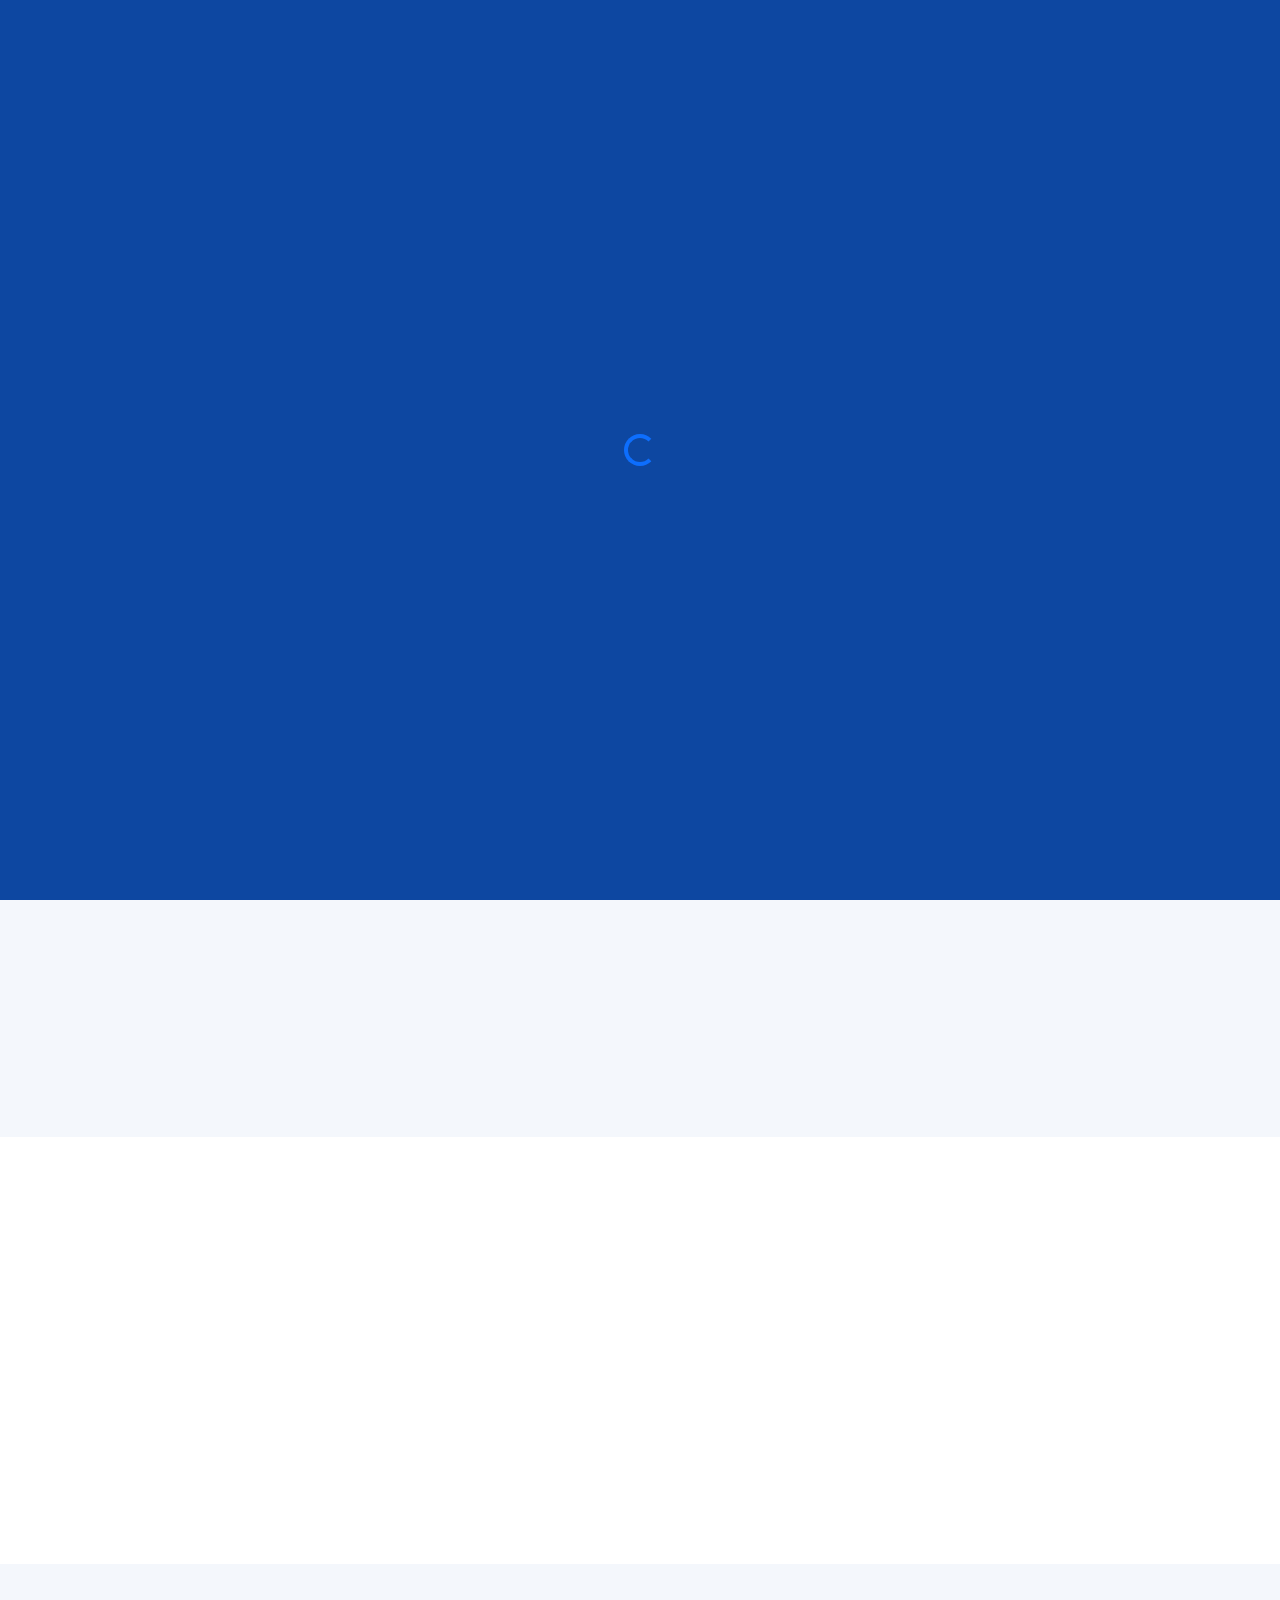
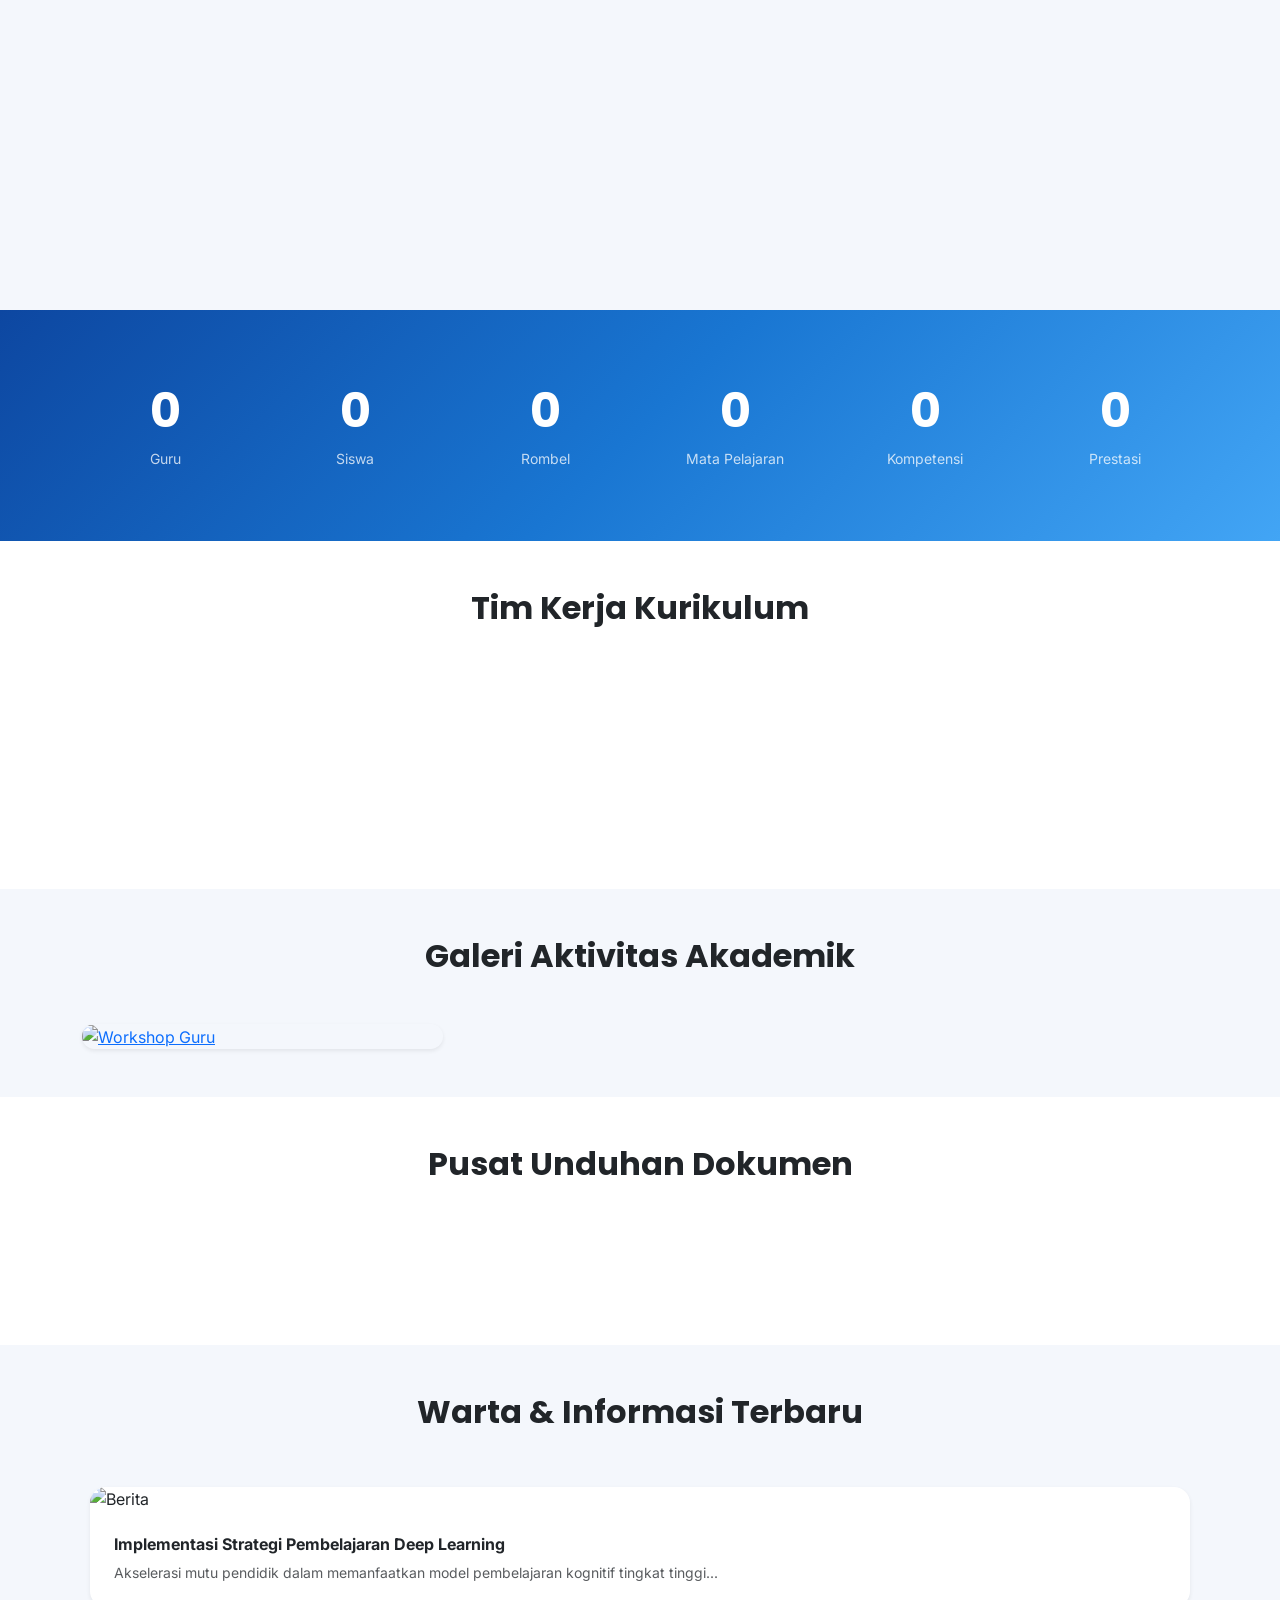
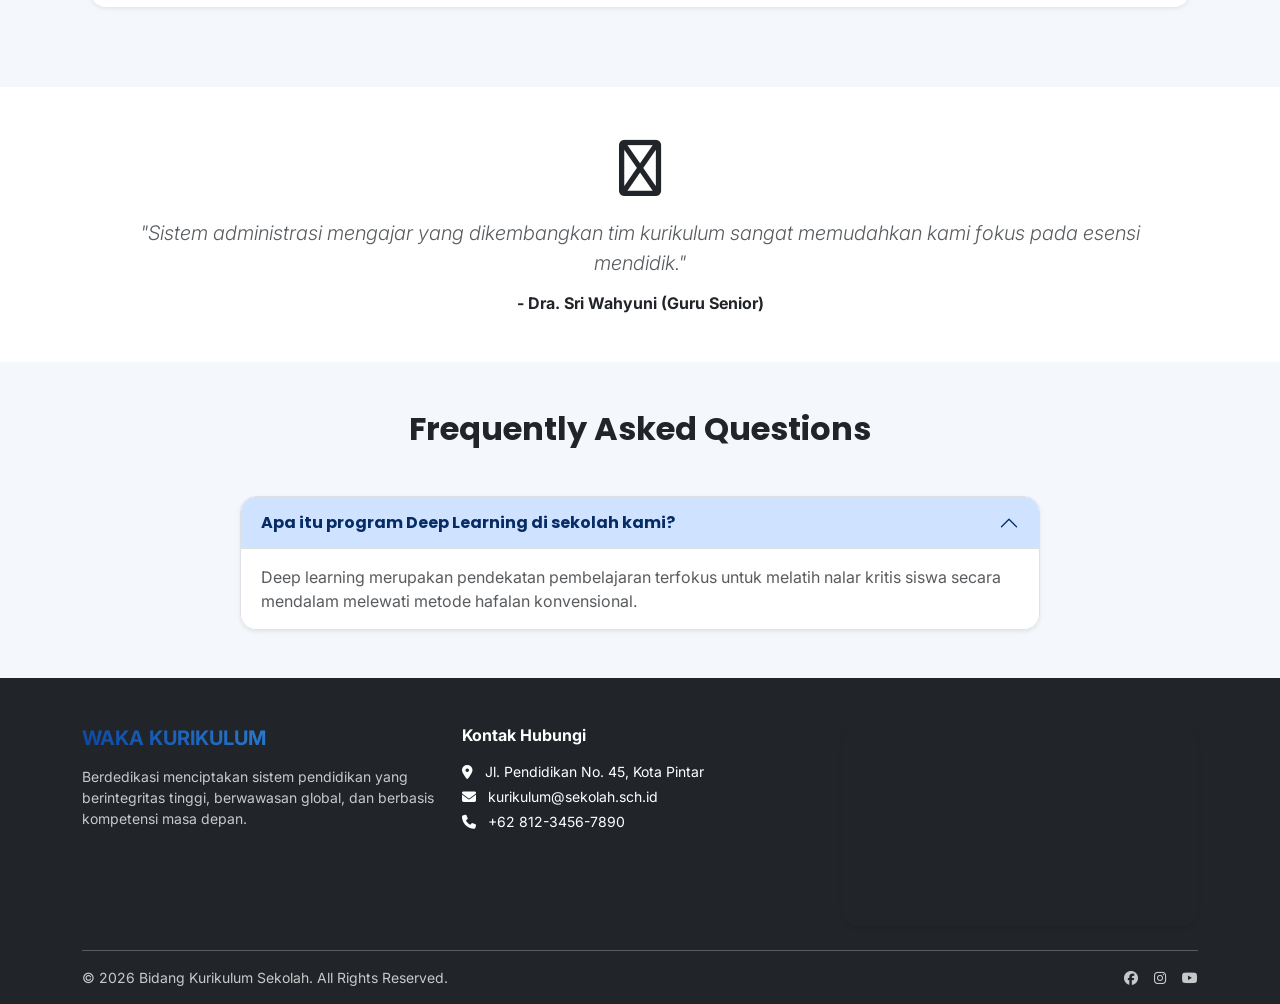
==== index.html @ eda76be0 "Update print statement from 'Hello' to 'Goodbye'" ====
<!DOCTYPE html>
<html lang="id">
<head>
    <meta charset="UTF-8">
    <meta name="viewport" content="width=device-width, initial-scale=1.0">
    <title>Waka Kurikulum - Landing Page Modern</title>
    <meta name="description" content="Mewujudkan Sistem Pembelajaran Berkualitas, Adaptif, dan Berorientasi Masa Depan.">
    <link href="https://fonts.googleapis.com/css2?family=Inter:wght@300;400;600&family=Nunito:wght@400;700&family=Poppins:wght@400;600;700&display=swap" rel="stylesheet">
    <link rel="stylesheet" href="https://cdnjs.cloudflare.com/ajax/libs/font-awesome/6.4.0/css/all.min.css">
    <link href="https://cdn.jsdelivr.net/npm/bootstrap@5.3.2/dist/css/bootstrap.min.css" rel="stylesheet">
    <link rel="stylesheet" href="https://unpkg.com/aos@next/dist/aos.css" />
    <link rel="stylesheet" href="https://cdn.jsdelivr.net/npm/swiper@10/swiper-bundle.min.css" />
    <link rel="stylesheet" href="https://cdnjs.cloudflare.com/ajax/libs/glightbox/3.2.0/css/glightbox.min.css" />
    <link rel="stylesheet" href="style.css">
    <style>
        /* WORKSPACE IFRAME UNTUK LANDING PAGE */
        .landing-iframe-section {
            padding-top: 20px;
            background-color: #F4F7FC;
            min-height: calc(100vh - 80px);
        }
        .landing-iframe-container {
            position: relative;
            width: 100%;
            height: calc(100vh - 140px);
            border-radius: 20px;
            overflow: hidden;
            box-shadow: 0 8px 32px 0 rgba(13, 71, 161, 0.08);
            background: #fff;
            border: 1px solid rgba(13, 71, 161, 0.1);
        }
        .landing-iframe-container iframe {
            width: 100%;
            height: 100%;
            border: none;
        }
        .landing-iframe-loader {
            position: absolute;
            inset: 0;
            background: #ffffff;
            display: flex;
            flex-direction: column;
            justify-content: center;
            align-items: center;
            z-index: 10;
            transition: opacity 0.3s ease;
        }
        .navbar-nav .nav-link {
            cursor: pointer;
        }
    </style>
</head>
<body>

    <div id="loading-screen">
        <div class="spinner-border text-primary" role="status"></div>
    </div>

    <div id="particles-js"></div>

    <header class="sticky-top">
        <nav class="navbar navbar-expand-lg glass-nav">
            <div class="container">
                <a class="navbar-brand d-flex align-items-center" href="index.html">
                    <img src="https://images.unsplash.com/photo-1546410531-bb4caa6b424d?w=80&auto=format&fit=crop&q=60" alt="Logo Sekolah" class="logo-img me-2">
                    <div>
                        <span class="brand-title">WAKIL KEPALA SEKOLAH</span>
                        <span class="brand-subtitle d-block">BIDANG KURIKULUM</span>
                    </div>
                </a>
                <button class="navbar-toggler" type="button" data-bs-toggle="collapse" data-bs-target="#navbarNav">
                    <span class="navbar-toggler-icon"></span>
                </button>
                <div class="collapse navbar-collapse" id="navbarNav">
                    <ul class="navbar-nav ms-auto text-center align-items-center">
                        <li class="nav-item"><a class="nav-link active" id="nav-home-link" onclick="window.showHomeEngine(); return false;">Home</a></li>
                        <li class="nav-item"><a class="nav-link smooth-scroll" href="#sambutan">Profil</a></li>
                        <li class="nav-item"><a class="nav-link smooth-scroll" href="#tugas">Program</a></li>
                        <li class="nav-item"><a class="nav-link" id="nav-jadwal-link" onclick="window.showJadwalEngine(); return false;">Jadwal Pelajaran</a></li>
                        <li class="nav-item"><a class="nav-link smooth-scroll" href="#galeri">Galeri</a></li>
                        <li class="nav-item"><a class="nav-link smooth-scroll" href="#dokumen">Download</a></li>
                        <li class="nav-item"><a class="nav-link btn btn-outline-light btn-sm mx-2 px-3 rounded-pill" href="#login">Login</a></li>
                        <li class="nav-item"><a class="nav-link btn btn-accent btn-sm px-3 rounded-pill text-white" href="javascript:void(0)" id="btn-dashboard">Dashboard</a></li>
                        <li class="nav-item ms-3">
                            <button id="dark-mode-toggle" class="btn btn-link text-white"><i class="fas fa-moon"></i></button>
                        </li>
                    </ul>
                </div>
            </div>
        </nav>
    </header>

    <div id="main-landing-view">
        <section id="home" class="hero-section text-white d-flex align-items-center position-relative overflow-hidden">
            <div class="container position-relative z-2">
                <div class="row align-items-center min-vh-75 py-5">
                    <div class="col-lg-6" data-aos="fade-right">
                        <h1 class="display-4 fw-bold mb-3">Membangun Pendidikan Berkualitas Melalui Kurikulum yang Adaptif</h1>
                        <p class="lead opacity-75 mb-4">Bidang Kurikulum bertanggung jawab dalam perencanaan, pelaksanaan, monitoring, evaluasi pembelajaran, penyusunan jadwal, asesmen, pengembangan perangkat ajar, hingga peningkatan mutu pendidikan.</p>
                        <div class="d-flex gap-3">
                            <a href="#sambutan" class="btn btn-light btn-lg rounded-pill px-4 shadow-sm hover-glow">Pelajari Lebih Lanjut</a>
                            <a href="#dokumen" class="btn btn-outline-light btn-lg rounded-pill px-4">Download Dokumen</a>
                        </div>
                    </div>
                    <div class="col-lg-6 mt-5 mt-lg-0" data-aos="fade-left">
                        <div class="swiper hero-swiper rounded-4 overflow-hidden glass-card p-2">
                            <div class="swiper-wrapper">
                                <div class="swiper-slide"><img data-src="https://images.unsplash.com/photo-1524178232363-1fb2b075b655?w=600&auto=format&fit=crop&q=80" class="img-fluid rounded-4 lazy" alt="Guru mengajar di kelas modern"></div>
                                <div class="swiper-slide"><img data-src="https://images.unsplash.com/photo-1531482615713-2afd69097998?w=600&auto=format&fit=crop&q=80" class="img-fluid rounded-4 lazy" alt="Siswa belajar menggunakan laptop"></div>
                                <div class="swiper-slide"><img data-src="https://images.unsplash.com/photo-1581092921461-eab62e97a780?w=600&auto=format&fit=crop&q=80" class="img-fluid rounded-4 lazy" alt="Laboratorium komputer SMK"></div>
                            </div>
                        </div>
                    </div>
                </div>
            </div>
            <div class="wave-container"><svg viewBox="0 0 1440 120" class="wave-svg"><path d="M0,64L120,80C240,96,480,128,720,128C960,128,1200,96,1320,80L1440,64L1440,120L1320,120C1200,120,960,120,720,120C480,120,240,120,120,120L0,120Z"></path></svg></div>
        </section>

        <section id="sambutan" class="py-5 section-padding bg-light-blue">
            <div class="container">
                <div class="row align-items-center">
                    <div class="col-lg-4 text-center mb-4 mb-lg-0" data-aos="zoom-in">
                        <div class="avatar-wrapper position-relative d-inline-block">
                            <img data-src="https://images.unsplash.com/photo-1573496359142-b8d87734a5a2?w=400&auto=format&fit=crop&q=80" alt="Waka Kurikulum" class="rounded-circle img-fluid shadow-lg main-avatar lazy">
                            <div class="floating-shape shape-1"></div>
                        </div>
                    </div>
                    <div class="col-lg-8" data-aos="fade-up">
                        <h6 class="text-primary fw-bold text-uppercase tracking-wider">Sambutan</h6>
                        <h2 class="fw-bold mb-4">Wakil Kepala Sekolah Bidang Kurikulum</h2>
                        <p class="text-muted leading-relaxed">Selamat datang di portal akademik Bidang Kurikulum. Fokus utama kami adalah mengintegrasikan teknologi digital, metode *Deep Learning*, dan kesiapan industri guna melahirkan lulusan yang kompetitif di era transformasi global. Melalui ekosistem pembelajaran yang fleksibel namun terukur, kami berkomitmen mendampingi seluruh tenaga pendidik untuk menyajikan pengalaman belajar terbaik bagi para siswa.</p>
                    </div>
                </div>
            </div>
        </section>

        <section id="tugas" class="py-5 section-padding">
            <div class="container">
                <div class="text-center mb-5" data-aos="fade-up">
                    <h2 class="fw-bold">Tugas Pokok & Esensi Kurikulum</h2>
                    <div class="heading-line mx-auto"></div>
                </div>
                <div class="row g-4">
                    <div class="col-md-4 col-sm-6" data-aos="fade-up" data-aos-delay="100">
                        <div class="modern-card glass-card p-4 rounded-4 h-100 transition-all d-flex flex-column justify-content-between">
                            <div>
                                <div class="icon-box mb-3 text-primary fs-3"><i class="fa-solid fa-clock"></i></div>
                                <h5 class="fw-bold">Jadwal Pelajaran</h5>
                                <p class="text-muted small">Akses agenda KBM harian, alokasi ruangan kelas, dan jadwal mengajar guru terintegrasi.</p>
                            </div>
                            <button class="btn btn-sm btn-outline-primary rounded-pill mt-3 align-self-start" onclick="window.showJadwalEngine(); return false;">Buka Jadwal <i class="fas fa-arrow-right ms-1"></i></button>
                        </div>
                    </div>
                    <div class="col-md-4 col-sm-6" data-aos="fade-up" data-aos-delay="200">
                        <div class="modern-card glass-card p-4 rounded-4 h-100 transition-all">
                            <div class="icon-box mb-3 text-primary fs-3"><i class="fa-solid fa-laptop-code"></i></div>
                            <h5 class="fw-bold">Pengembangan Deep Learning</h5>
                        </div>
                    </div>
                    <div class="col-md-4 col-sm-6" data-aos="fade-up" data-aos-delay="300">
                        <div class="modern-card glass-card p-4 rounded-4 h-100 transition-all">
                            <div class="icon-box mb-3 text-primary fs-3"><i class="fa-solid fa-industry"></i></div>
                            <h5 class="fw-bold">Teaching Factory (TEFA)</h5>
                        </div>
                    </div>
                </div>
            </div>
        </section>

        <section id="program" class="py-5 section-padding bg-light-blue">
            <div class="container">
                <div class="text-center mb-5" data-aos="fade-up">
                    <h2 class="fw-bold">6 Program Unggulan Akademik</h2>
                </div>
                <div class="row g-4">
                    <div class="col-lg-4 col-md-6" data-aos="zoom-in">
                        <div class="card border-0 rounded-4 shadow-sm overflow-hidden h-100 program-card">
                            <div class="img-zoom-container">
                                <img data-src="https://images.unsplash.com/photo-1516321318423-f06f85e504b3?w=500&auto=format&fit=crop&q=80" class="card-img-top lazy" alt="Digital Learning">
                            </div>
                            <div class="card-body p-4">
                                <h5 class="fw-bold">Digital Learning Era</h5>
                                <p class="text-muted small">Transformasi penuh ruang kelas konvensional menjadi ekosistem digital interaktif.</p>
                            </div>
                        </div>
                    </div>
                </div>
            </div>
        </section>

        <section class="py-5 bg-gradient text-white text-center position-relative">
            <div class="container py-4">
                <div class="row g-4">
                    <div class="col-md-2 col-6">
                        <h2 class="counter fw-bold display-5" data-target="120">0</h2>
                        <p class="small opacity-75 mb-0">Guru</p>
                    </div>
                    <div class="col-md-2 col-6">
                        <h2 class="counter fw-bold display-5" data-target="2100">0</h2>
                        <p class="small opacity-75 mb-0">Siswa</p>
                    </div>
                    <div class="col-md-2 col-6">
                        <h2 class="counter fw-bold display-5" data-target="68">0</h2>
                        <p class="small opacity-75 mb-0">Rombel</p>
                    </div>
                    <div class="col-md-2 col-6">
                        <h2 class="counter fw-bold display-5" data-target="28">0</h2>
                        <p class="small opacity-75 mb-0">Mata Pelajaran</p>
                    </div>
                    <div class="col-md-2 col-6">
                        <h2 class="counter fw-bold display-5" data-target="10">0</h2>
                        <p class="small opacity-75 mb-0">Kompetensi</p>
                    </div>
                    <div class="col-md-2 col-6">
                        <h2 class="counter fw-bold display-5" data-target="250">0</h2>
                        <p class="small opacity-75 mb-0">Prestasi</p>
                    </div>
                </div>
            </div>
        </section>

        <section class="py-5 section-padding">
            <div class="container">
                <div class="text-center mb-5"><h2 class="fw-bold">Tim Kerja Kurikulum</h2></div>
                <div class="row g-4 justify-content-center">
                    <div class="col-lg-3 col-md-6 text-center" data-aos="fade-up">
                        <div class="glass-card p-4 rounded-4 hover-glow transition-all">
                            <img data-src="https://images.unsplash.com/photo-1560250097-0b93528c311a?w=300&auto=format&fit=crop&q=80" class="rounded-circle img-fluid mb-3 lazy" style="width:120px;height:120px;object-fit:cover;" alt="Tim Kurikulum">
                            <h6 class="fw-bold mb-1">Budi Santoso, M.Pd</h6>
                            <p class="text-primary small mb-2">Staf Kurikulum/Data</p>
                            <div class="social-links"><a href="#" class="text-muted mx-1"><i class="fab fa-linkedin"></i></a></div>
                        </div>
                    </div>
                </div>
            </div>
        </section>

        <section id="galeri" class="py-5 section-padding bg-light-blue">
            <div class="container">
                <div class="text-center mb-5"><h2 class="fw-bold">Galeri Aktivitas Akademik</h2></div>
                <div class="row g-3 masonry-grid">
                    <div class="col-md-4 col-sm-6">
                        <a href="https://images.unsplash.com/photo-1517245386807-bb43f82c33c4?w=800" class="glightbox">
                            <div class="overflow-hidden rounded-4 position-relative img-zoom-container shadow-sm">
                                <img data-src="https://images.unsplash.com/photo-1517245386807-bb43f82c33c4?w=500" class="img-fluid lazy" alt="Workshop Guru">
                            </div>
                        </a>
                    </div>
                </div>
            </div>
        </section>

        <section id="dokumen" class="py-5 section-padding">
            <div class="container">
                <div class="text-center mb-5"><h2 class="fw-bold">Pusat Unduhan Dokumen</h2></div>
                <div class="row g-3">
                    <div class="col-lg-3 col-md-6" data-aos="fade-up">
                        <div class="p-3 d-flex align-items-center justify-content-between rounded-4 shadow-sm border bg-white hover-glow">
                            <div class="d-flex align-items-center">
                                <i class="fa-regular fa-file-pdf text-danger fs-3 me-3"></i>
                                <span class="fw-semibold small">Kalender Akademik</span>
                            </div>
                            <a href="#" class="btn btn-sm btn-primary rounded-circle"><i class="fas fa-download"></i></a>
                        </div>
                    </div>
                </div>
            </div>
        </section>

        <section class="py-5 section-padding bg-light-blue">
            <div class="container">
                <div class="text-center mb-5"><h2 class="fw-bold">Warta & Informasi Terbaru</h2></div>
                <div class="swiper news-swiper">
                    <div class="swiper-wrapper">
                        <div class="swiper-slide p-2">
                            <div class="card border-0 shadow-sm rounded-4 overflow-hidden h-100">
                                <img data-src="https://images.unsplash.com/photo-1427504494785-3a9ca7044f45?w=500" class="card-img-top lazy" alt="Berita">
                                <div class="card-body p-4">
                                    <h6 class="fw-bold">Implementasi Strategi Pembelajaran Deep Learning</h6>
                                    <p class="text-muted small mb-0">Akselerasi mutu pendidik dalam memanfaatkan model pembelajaran kognitif tingkat tinggi...</p>
                                </div>
                            </div>
                        </div>
                    </div>
                    <div class="swiper-pagination mt-4 position-relative"></div>
                </div>
            </div>
        </section>

        <section class="py-5 section-padding">
            <div class="container">
                <div class="swiper testimonial-swiper">
                    <div class="swiper-wrapper">
                        <div class="swiper-slide text-center px-4">
                            <i class="fa-solid fa-quote-left display-4 text-accent opacity-20 mb-3"></i>
                            <p class="lead fst-italic text-muted">"Sistem administrasi mengajar yang dikembangkan tim kurikulum sangat memudahkan kami fokus pada esensi mendidik."</p>
                            <h6 class="fw-bold mt-3 mb-0">- Dra. Sri Wahyuni (Guru Senior)</h6>
                        </div>
                    </div>
                </div>
            </div>
        </section>

        <section class="py-5 section-padding bg-light-blue">
            <div class="container">
                <div class="text-center mb-5"><h2 class="fw-bold">Frequently Asked Questions</h2></div>
                <div class="accordion accordion-flush rounded-4 overflow-hidden shadow-sm border" id="faqAccordion" style="max-width: 800px; margin: 0 auto;">
                    <div class="accordion-item">
                        <h2 class="accordion-header">
                            <button class="accordion-button fw-bold" type="button" data-bs-toggle="collapse" data-bs-target="#faq1">
                                Apa itu program Deep Learning di sekolah kami?
                            </button>
                        </h2>
                        <div id="faq1" class="accordion-collapse collapse show" data-bs-parent="#faqAccordion">
                            <div class="accordion-body text-muted">Deep learning merupakan pendekatan pembelajaran terfokus untuk melatih nalar kritis siswa secara mendalam melewati metode hafalan konvensional.</div>
                        </div>
                    </div>
                </div>
            </div>
        </section>

        <footer class="bg-dark text-white pt-5 pb-3">
            <div class="container">
                <div class="row g-4 mb-4">
                    <div class="col-lg-4">
                        <h5 class="fw-bold text-gradient mb-3">WAKA KURIKULUM</h5>
                        <p class="small opacity-75">Berdedikasi menciptakan sistem pendidikan yang berintegritas tinggi, berwawasan global, dan berbasis kompetensi masa depan.</p>
                    </div>
                    <div class="col-lg-4">
                        <h6 class="fw-bold mb-3">Kontak Hubungi</h6>
                        <p class="small mb-1"><i class="fas fa-map-marker-alt me-2"></i> Jl. Pendidikan No. 45, Kota Pintar</p>
                        <p class="small mb-1"><i class="fas fa-envelope me-2"></i> kurikulum@sekolah.sch.id</p>
                        <p class="small"><i class="fas fa-phone me-2"></i> +62 812-3456-7890</p>
                    </div>
                    <div class="col-lg-4">
                        <div class="rounded-4 overflow-hidden shadow-sm ratio ratio-16x9">
                            <iframe src="https://maps.google.com/maps?q=Jakarta&t=&z=13&ie=UTF8&iwloc=&output=embed" loading="lazy"></iframe>
                        </div>
                    </div>
                </div>
                <hr class="opacity-20">
                <div class="d-flex flex-sm-row flex-column justify-content-between align-items-center small opacity-75">
                    <p class="mb-0">© 2026 Bidang Kurikulum Sekolah. All Rights Reserved.</p>
                    <div class="d-flex gap-3 mt-2 mt-sm-0">
                        <a href="#" class="text-white"><i class="fab fa-facebook"></i></a>
                        <a href="#" class="text-white"><i class="fab fa-instagram"></i></a>
                        <a href="#" class="text-white"><i class="fab fa-youtube"></i></a>
                    </div>
                </div>
            </div>
        </footer>
    </div>

    <div id="landing-jadwal-view" class="d-none landing-iframe-section">
        <div class="container">
            <div class="landing-iframe-container">
                <div class="landing-iframe-loader" id="landing-view-spinner">
                    <div class="spinner-border text-primary mb-2" role="status"></div>
                    <span class="text-muted small fw-semibold">Mengamankan Akses Jadwal Pelajaran SMK...</span>
                </div>
                <iframe id="landing-view-frame" src="about:blank" sandbox="allow-forms allow-scripts allow-same-origin allow-popups allow-modals allow-downloads allow-popups-to-escape-sandbox" allow="fullscreen"></iframe>
            </div>
        </div>
    </div>

    <div class="modal fade" id="loginModal" tabindex="-1" aria-hidden="true">
        <div class="modal-dialog modal-dialog-centered">
            <div class="modal-content glass-card border-0 rounded-4 overflow-hidden">
                <div class="modal-header border-0 pb-0">
                    <button type="button" class="btn-close btn-close-white" data-bs-dismiss="modal" aria-label="Close"></button>
                </div>
                <div class="modal-body p-5 pt-2 text-white">
                    <div class="text-center mb-4">
                        <i class="fa-solid fa-shield-halved text-accent display-4 mb-2"></i>
                        <h4 class="fw-bold text-gradient-light">Portal Kurikulum</h4>
                        <p class="small text-white-50">Silahkan login untuk mengakses Dashboard Akademik</p>
                    </div>
                    <form id="authLoginForm">
                        <div class="mb-3">
                            <label class="form-label small fw-semibold">NIP / Username</label>
                            <div class="input-group">
                                <span class="input-group-text bg-transparent border-end-0 border-white-20 text-white-50"><i class="fas fa-user"></i></span>
                                <input type="text" id="loginUser" class="form-control bg-transparent text-white border-start-0 border-white-20" placeholder="Masukkan NIP" required>
                            </div>
                        </div>
                        <div class="mb-4">
                            <label class="form-label small fw-semibold">Password</label>
                            <div class="input-group">
                                <span class="input-group-text bg-transparent border-end-0 border-white-20 text-white-50"><i class="fas fa-lock"></i></span>
                                <input type="password" id="loginPass" class="form-control bg-transparent text-white border-start-0 border-white-20" placeholder="••••••••" required>
                            </div>
                        </div>
                        <button type="submit" class="btn btn-light w-100 rounded-pill fw-bold py-2 hover-glow transition-all">Masuk ke Dashboard</button>
                    </form>
                    <div id="loginAlert" class="mt-3 alert alert-danger small p-2 text-center rounded-3 d-none"></div>
                </div>
            </div>
        </div>
    </div>

    <button id="backToTop" class="btn btn-primary rounded-circle shadow-lg position-fixed" style="bottom:25px;right:25px;display:none;z-index:999;"><i class="fas fa-arrow-up"></i></button>

    <script>
        // Fungsi pembukaan jendela iFrame Jadwal (Bersifat Global agar bisa dipanggil via onclick HTML)
        window.showJadwalEngine = function() {
            const mainLandingView = document.getElementById('main-landing-view');
            const landingJadwalView = document.getElementById('landing-jadwal-view');
            const landingViewFrame = document.getElementById('landing-view-frame');
            const landingViewSpinner = document.getElementById('landing-view-spinner');

            mainLandingView.classList.add('d-none');
            landingJadwalView.classList.remove('d-none');
            
            // Set status kelas navigasi aktif
            document.querySelectorAll('.navbar-nav .nav-link').forEach(el => el.classList.remove('active'));
            document.getElementById('nav-jadwal-link').classList.add('active');

            if(landingViewFrame.src === "about:blank" || landingViewFrame.src === "") {
                landingViewSpinner.style.opacity = "1";
                landingViewSpinner.style.display = "flex";
                landingViewFrame.src = "https://web-ari-cell.github.io/jadwal_smk/";
                
                setTimeout(() => {
                    landingViewSpinner.style.opacity = "0";
                    setTimeout(() => { landingViewSpinner.style.display = "none"; }, 300);
                }, 1500);
            }
            window.scrollTo({ top: 0, behavior: 'smooth' });
        };

        // Fungsi Penutupan iFrame & Pengembalian ke Halaman Utama
        window.showHomeEngine = function() {
            const mainLandingView = document.getElementById('main-landing-view');
            const landingJadwalView = document.getElementById('landing-jadwal-view');

            landingJadwalView.classList.add('d-none');
            mainLandingView.classList.remove('d-none');
            
            document.querySelectorAll('.navbar-nav .nav-link').forEach(el => el.classList.remove('active'));
            document.getElementById('nav-home-link').classList.add('active');
            window.scrollTo({ top: 0, behavior: 'smooth' });
        };
    </script>
</body>
</html>
---- style.css ----
/* ROOT VARIABLES & RESET */
:root {
    --primary: #0D47A1;
    --secondary: #1565C0;
    --accent: #42A5F5;
    --bg-light: #F4F7FC;
    --bg-white: #FFFFFF;
    --text-main: #212529;
    --gradient-hero: linear-gradient(135deg, #0D47A1, #1976D2, #42A5F5);
    --glass-bg: rgba(255, 255, 255, 0.75);
    --glass-border: rgba(255, 255, 255, 0.25);
    --shadow-soft: 0 8px 32px 0 rgba(13, 71, 161, 0.08);
}

[data-theme="dark"] {
    --bg-light: #0B0F19;
    --bg-white: #121824;
    --text-main: #E2E8F0;
    --glass-bg: rgba(18, 24, 36, 0.8);
    --glass-border: rgba(255, 255, 255, 0.05);
    --shadow-soft: 0 8px 32px 0 rgba(0, 0, 0, 0.3);
}

body {
    font-family: 'Inter', 'Poppins', sans-serif;
    background-color: var(--bg-white);
    color: var(--text-main);
    overflow-x: hidden;
    transition: background-color 0.3s ease, color 0.3s ease;
}

h1, h2, h3, .brand-title {
    font-family: 'Poppins', sans-serif;
}

/* LOADING SCREEN */
#loading-screen {
    position: fixed;
    inset: 0;
    background: #0D47A1;
    z-index: 10000;
    display: flex;
    justify-content: center;
    align-items: center;
    transition: opacity 0.5s ease, visibility 0.5s ease;
}

/* NAVBAR GLASSMORPHISM */
.glass-nav {
    background: var(--glass-bg);
    backdrop-filter: blur(12px);
    -webkit-backdrop-filter: blur(12px);
    border-bottom: 1px solid var(--glass-border);
    transition: all 0.3s ease;
}
.brand-title { font-size: 0.95rem; font-weight: 700; color: var(--primary); letter-spacing: 0.5px; }
.brand-subtitle { font-size: 0.75rem; color: var(--accent); font-weight: 600; }
.navbar-nav .nav-link { color: var(--text-main); font-weight: 600; font-size: 0.9rem; }

/* HERO SECTION */
.hero-section {
    background: var(--gradient-hero);
    padding-top: 100px;
}
#particles-js {
    position: absolute;
    width: 100%;
    height: 100%;
    top: 0; left: 0; z-index: 1;
}
.wave-container {
    position: absolute;
    bottom: 0; width: 100%; line-height: 0;
}
.wave-svg { fill: var(--bg-light); width: 100%; height: 60px; }

/* MODERN COMPONENTS & CARDS */
.bg-light-blue { background-color: var(--bg-light); }

.glass-card {
    background: var(--glass-bg);
    backdrop-filter: blur(8px);
    border: 1px solid var(--glass-border);
    box-shadow: var(--shadow-soft);
}

.modern-card {
    border-radius: 20px;
    transition: transform 0.4s cubic-bezier(0.165, 0.84, 0.44, 1), box-shadow 0.4s ease;
}
.modern-card:hover {
    transform: translateY(-8px);
    box-shadow: 0 15px 30px rgba(13, 71, 161, 0.15);
}

.hover-glow:hover {
    box-shadow: 0 0 20px rgba(66, 165, 245, 0.6);
}

/* FLOATING ANIMATIONS */
.floating-shape {
    position: absolute;
    border-radius: 50%;
    background: linear-gradient(45deg, var(--accent), transparent);
    animation: floating 6s ease-in-out infinite;
    z-index: -1;
}
.shape-1 { width: 80px; height: 80px; top: -10px; right: -10px; }

@keyframes floating {
    0%, 100% { transform: translateY(0px) rotate(0deg); }
    50% { transform: translateY(-15px) rotate(10deg); }
}

/* UTILITIES */
.img-zoom-container { overflow: hidden; border-radius: 20px; }
.img-zoom-container img { transition: transform 0.5s ease; }
.img-zoom-container:hover img { transform: scale(1.08); }
.bg-gradient { background: var(--gradient-hero) !important; }
.text-gradient {
    background: linear-gradient(45deg, #0D47A1, #42A5F5);
    -webkit-background-clip: text;
    -webkit-text-fill-color: transparent;
}
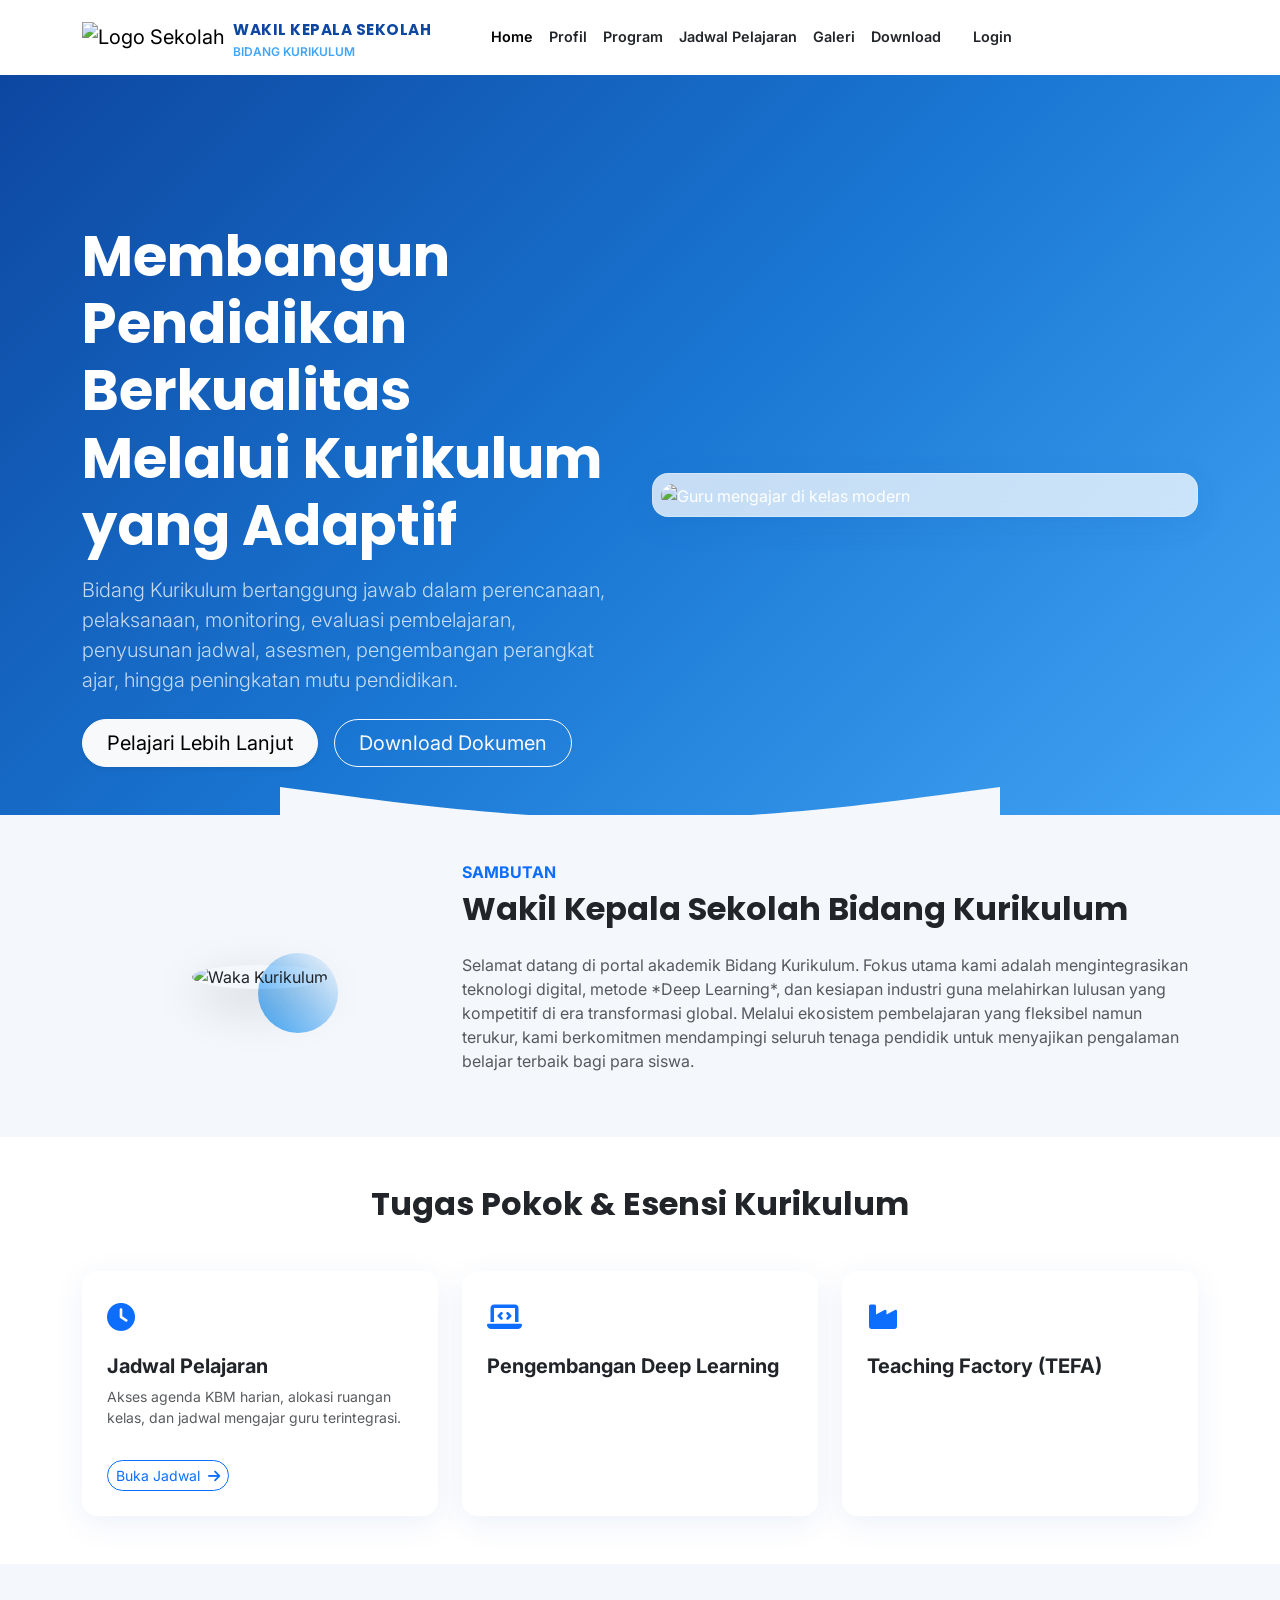
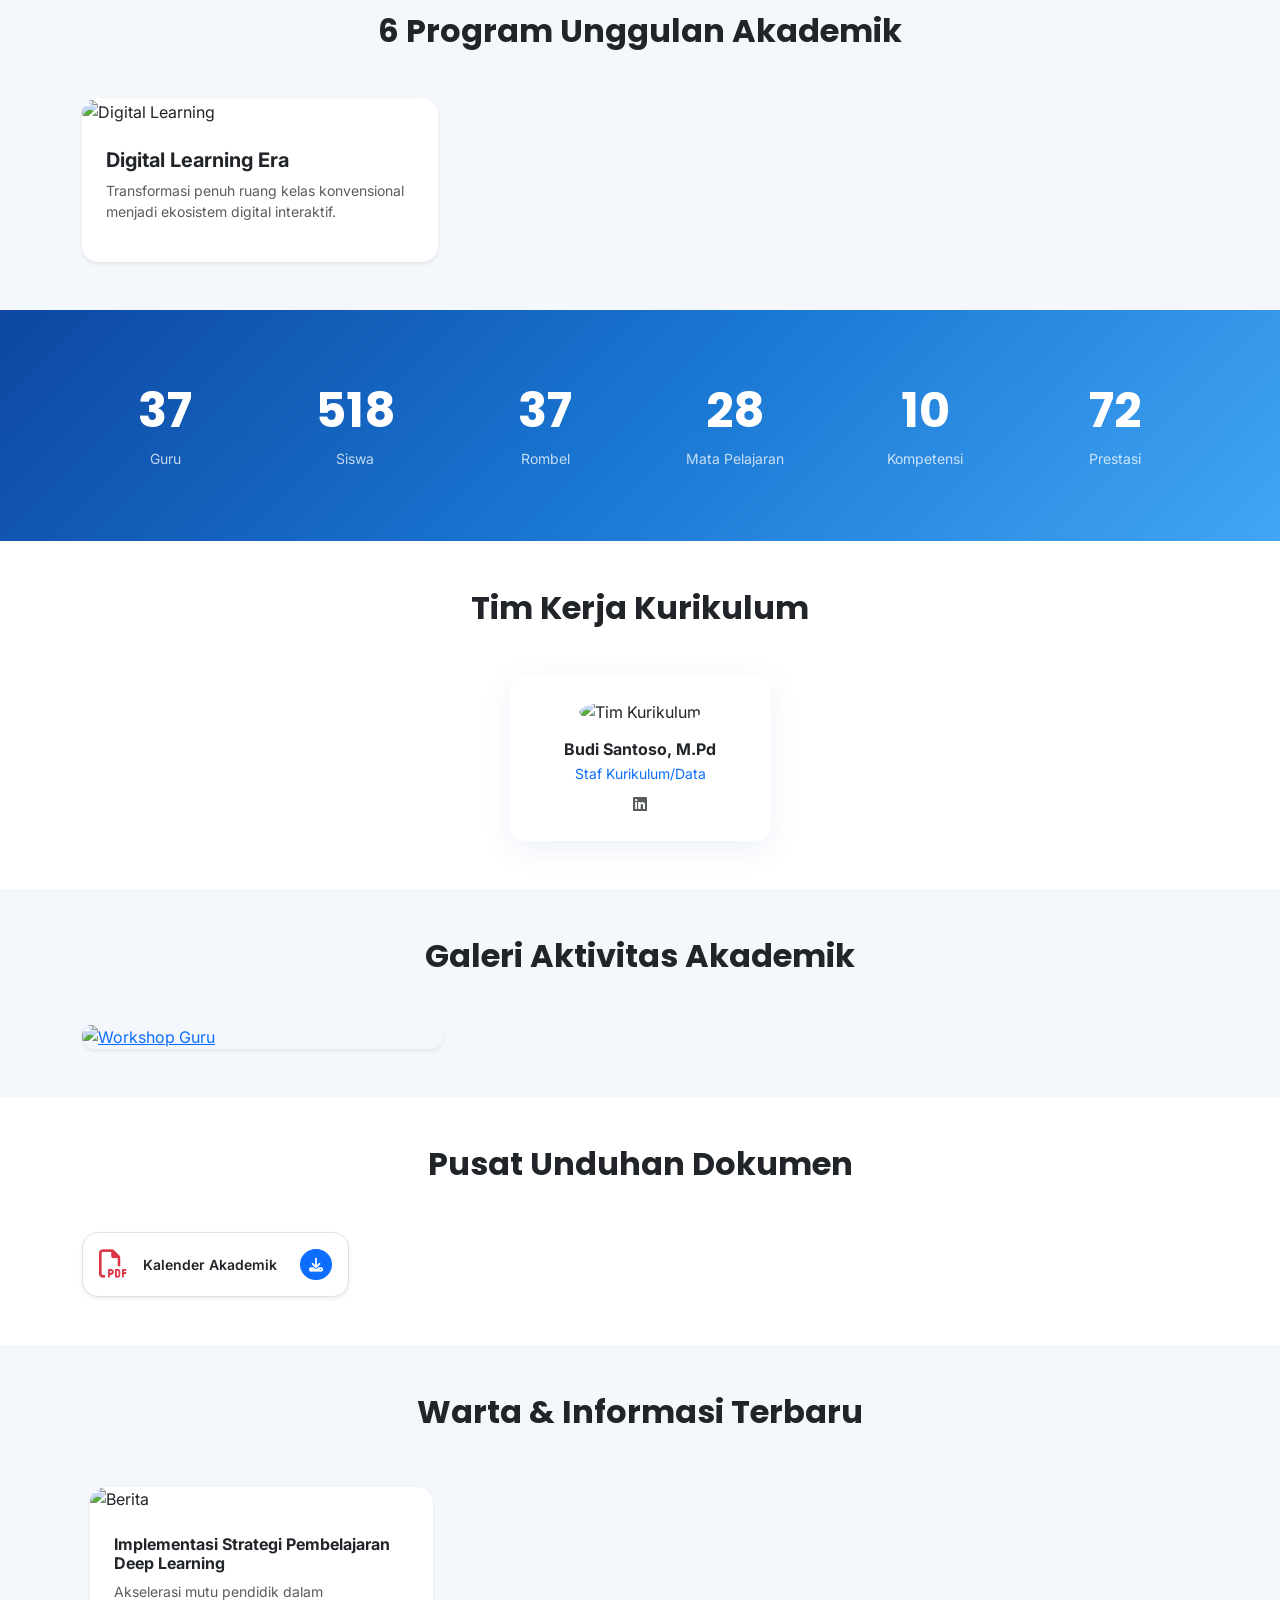
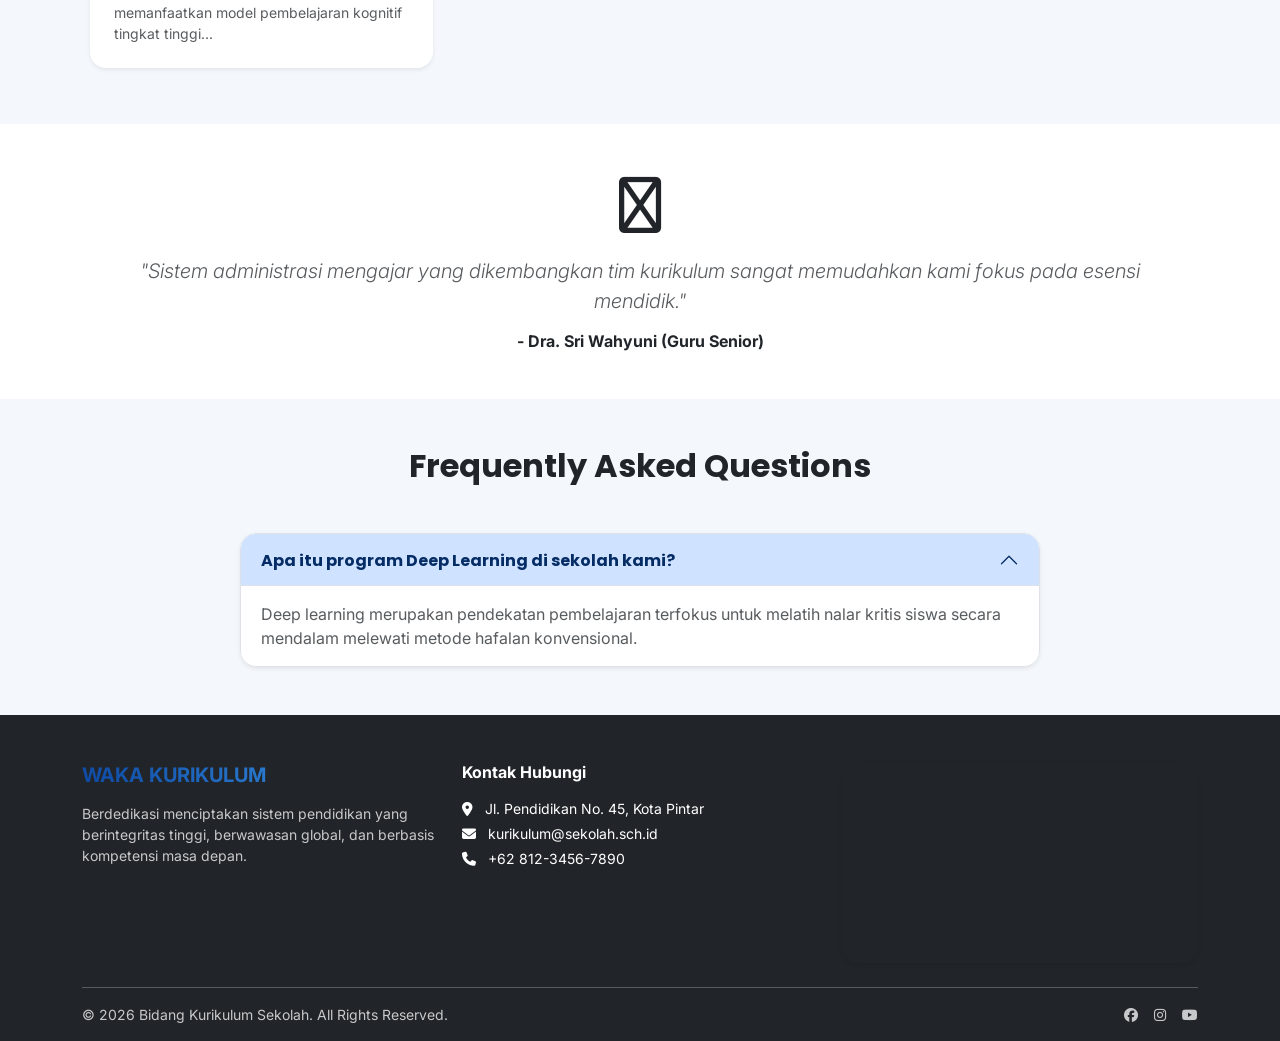
==== commit f00d2f8a: "Update print statement from 'Hello' to 'Goodbye'" ====
--- a/index.html
+++ b/index.html
@@ -5,12 +5,15 @@
     <meta name="viewport" content="width=device-width, initial-scale=1.0">
     <title>Waka Kurikulum - Landing Page Modern</title>
     <meta name="description" content="Mewujudkan Sistem Pembelajaran Berkualitas, Adaptif, dan Berorientasi Masa Depan.">
+    <!-- Fonts & Icons -->
     <link href="https://fonts.googleapis.com/css2?family=Inter:wght@300;400;600&family=Nunito:wght@400;700&family=Poppins:wght@400;600;700&display=swap" rel="stylesheet">
     <link rel="stylesheet" href="https://cdnjs.cloudflare.com/ajax/libs/font-awesome/6.4.0/css/all.min.css">
+    <!-- Third Party CSS -->
     <link href="https://cdn.jsdelivr.net/npm/bootstrap@5.3.2/dist/css/bootstrap.min.css" rel="stylesheet">
     <link rel="stylesheet" href="https://unpkg.com/aos@next/dist/aos.css" />
     <link rel="stylesheet" href="https://cdn.jsdelivr.net/npm/swiper@10/swiper-bundle.min.css" />
     <link rel="stylesheet" href="https://cdnjs.cloudflare.com/ajax/libs/glightbox/3.2.0/css/glightbox.min.css" />
+    <!-- Custom CSS -->
     <link rel="stylesheet" href="style.css">
     <style>
         /* WORKSPACE IFRAME UNTUK LANDING PAGE */
@@ -52,12 +55,15 @@
 </head>
 <body>
 
-    <div id="loading-screen">
-        <div class="spinner-border text-primary" role="status"></div>
+    <!-- LOADING SCREEN (FAIL-SAFE INTERNAL CONTROL) -->
+    <div id="loading-screen" style="position: fixed; inset: 0; background: #0D47A1; z-index: 10000; display: flex; justify-content: center; align-items: center; transition: opacity 0.5s ease, visibility 0.5s ease;">
+        <div class="spinner-border text-white" role="status"></div>
     </div>
 
+    <!-- PARTICLE BACKGROUND (Hero Only) -->
     <div id="particles-js"></div>
 
+    <!-- HEADER & NAVBAR -->
     <header class="sticky-top">
         <nav class="navbar navbar-expand-lg glass-nav">
             <div class="container">
@@ -90,7 +96,9 @@
         </nav>
     </header>
 
+    <!-- ================= VIEW UTAMA LANDING PAGE ================= -->
     <div id="main-landing-view">
+        <!-- HERO SECTION -->
         <section id="home" class="hero-section text-white d-flex align-items-center position-relative overflow-hidden">
             <div class="container position-relative z-2">
                 <div class="row align-items-center min-vh-75 py-5">
@@ -116,6 +124,7 @@
             <div class="wave-container"><svg viewBox="0 0 1440 120" class="wave-svg"><path d="M0,64L120,80C240,96,480,128,720,128C960,128,1200,96,1320,80L1440,64L1440,120L1320,120C1200,120,960,120,720,120C480,120,240,120,120,120L0,120Z"></path></svg></div>
         </section>
 
+        <!-- SECTION SAMBUTAN -->
         <section id="sambutan" class="py-5 section-padding bg-light-blue">
             <div class="container">
                 <div class="row align-items-center">
@@ -134,6 +143,7 @@
             </div>
         </section>
 
+        <!-- SECTION TUGAS POKOK -->
         <section id="tugas" class="py-5 section-padding">
             <div class="container">
                 <div class="text-center mb-5" data-aos="fade-up">
@@ -167,6 +177,7 @@
             </div>
         </section>
 
+        <!-- SECTION PROGRAM UNGGULAN -->
         <section id="program" class="py-5 section-padding bg-light-blue">
             <div class="container">
                 <div class="text-center mb-5" data-aos="fade-up">
@@ -188,6 +199,7 @@
             </div>
         </section>
 
+        <!-- SECTION DATA (COUNTER) -->
         <section class="py-5 bg-gradient text-white text-center position-relative">
             <div class="container py-4">
                 <div class="row g-4">
@@ -219,6 +231,7 @@
             </div>
         </section>
 
+        <!-- SECTION TIM KURIKULUM -->
         <section class="py-5 section-padding">
             <div class="container">
                 <div class="text-center mb-5"><h2 class="fw-bold">Tim Kerja Kurikulum</h2></div>
@@ -235,6 +248,7 @@
             </div>
         </section>
 
+        <!-- SECTION GALERI -->
         <section id="galeri" class="py-5 section-padding bg-light-blue">
             <div class="container">
                 <div class="text-center mb-5"><h2 class="fw-bold">Galeri Aktivitas Akademik</h2></div>
@@ -250,6 +264,7 @@
             </div>
         </section>
 
+        <!-- SECTION DOKUMEN -->
         <section id="dokumen" class="py-5 section-padding">
             <div class="container">
                 <div class="text-center mb-5"><h2 class="fw-bold">Pusat Unduhan Dokumen</h2></div>
@@ -267,6 +282,7 @@
             </div>
         </section>
 
+        <!-- SECTION BERITA -->
         <section class="py-5 section-padding bg-light-blue">
             <div class="container">
                 <div class="text-center mb-5"><h2 class="fw-bold">Warta & Informasi Terbaru</h2></div>
@@ -287,6 +303,7 @@
             </div>
         </section>
 
+        <!-- SECTION TESTIMONI -->
         <section class="py-5 section-padding">
             <div class="container">
                 <div class="swiper testimonial-swiper">
@@ -301,6 +318,7 @@
             </div>
         </section>
 
+        <!-- SECTION FAQ -->
         <section class="py-5 section-padding bg-light-blue">
             <div class="container">
                 <div class="text-center mb-5"><h2 class="fw-bold">Frequently Asked Questions</h2></div>
@@ -319,6 +337,7 @@
             </div>
         </section>
 
+        <!-- FOOTER -->
         <footer class="bg-dark text-white pt-5 pb-3">
             <div class="container">
                 <div class="row g-4 mb-4">
@@ -351,18 +370,22 @@
         </footer>
     </div>
 
+    <!-- ================= VIEW KEDUA: EMBED JADWAL LANGSUNG DI BAWAH NAVBAR ================= -->
     <div id="landing-jadwal-view" class="d-none landing-iframe-section">
         <div class="container">
             <div class="landing-iframe-container">
+                <!-- Loader internal -->
                 <div class="landing-iframe-loader" id="landing-view-spinner">
                     <div class="spinner-border text-primary mb-2" role="status"></div>
                     <span class="text-muted small fw-semibold">Mengamankan Akses Jadwal Pelajaran SMK...</span>
                 </div>
+                <!-- Frame Utama Perlindungan Penuh + Cetak PDF A4 Aktif -->
                 <iframe id="landing-view-frame" src="about:blank" sandbox="allow-forms allow-scripts allow-same-origin allow-popups allow-modals allow-downloads allow-popups-to-escape-sandbox" allow="fullscreen"></iframe>
             </div>
         </div>
     </div>
 
+    <!-- MODAL LOGIN GLASSMORPHISM -->
     <div class="modal fade" id="loginModal" tabindex="-1" aria-hidden="true">
         <div class="modal-dialog modal-dialog-centered">
             <div class="modal-content glass-card border-0 rounded-4 overflow-hidden">
@@ -398,10 +421,37 @@
         </div>
     </div>
 
+    <!-- BACK TO TOP BUTTON -->
     <button id="backToTop" class="btn btn-primary rounded-circle shadow-lg position-fixed" style="bottom:25px;right:25px;display:none;z-index:999;"><i class="fas fa-arrow-up"></i></button>
 
+    <!-- Scripts JavaScript Library -->
+    <script src="https://cdn.jsdelivr.net/npm/bootstrap@5.3.2/dist/js/bootstrap.bundle.min.js"></script>
+    <script src="https://unpkg.com/aos@next/dist/aos.js"></script>
+    <script src="https://cdn.jsdelivr.net/npm/swiper@10/swiper-bundle.min.js"></script>
+    <script src="https://cdnjs.cloudflare.com/ajax/libs/glightbox/3.2.0/js/glightbox.min.js"></script>
+    <script src="https://cdn.jsdelivr.net/npm/particles.js@2.0.0/particles.min.js"></script>
+    <script src="script.js"></script>
+
+    <!-- INTERNAL FORCE-OPEN KONTROL (ANTI-STUCK) -->
     <script>
-        // Fungsi pembukaan jendela iFrame Jadwal (Bersifat Global agar bisa dipanggil via onclick HTML)
+        // 1. Logika Pelindung: Paksa Hilangkan Loading Screen saat Halaman Selesai Dimuat Browser
+        window.addEventListener('load', function() {
+            const ldr = document.getElementById('loading-screen');
+            if(ldr) {
+                ldr.style.opacity = '0';
+                setTimeout(() => { ldr.style.display = 'none'; }, 500);
+            }
+        });
+        // Backup pelindung sekunder jika 'load' mengalami gangguan script luar (Batas 2.5 Detik)
+        setTimeout(() => {
+            const ldr = document.getElementById('loading-screen');
+            if(ldr && ldr.style.display !== 'none') {
+                ldr.style.opacity = '0';
+                setTimeout(() => { ldr.style.display = 'none'; }, 500);
+            }
+        }, 2500);
+
+        // 2. Fungsi pembukaan jendela iFrame Jadwal
         window.showJadwalEngine = function() {
             const mainLandingView = document.getElementById('main-landing-view');
             const landingJadwalView = document.getElementById('landing-jadwal-view');
@@ -411,7 +461,6 @@
             mainLandingView.classList.add('d-none');
             landingJadwalView.classList.remove('d-none');
             
-            // Set status kelas navigasi aktif
             document.querySelectorAll('.navbar-nav .nav-link').forEach(el => el.classList.remove('active'));
             document.getElementById('nav-jadwal-link').classList.add('active');
 
@@ -428,7 +477,7 @@
             window.scrollTo({ top: 0, behavior: 'smooth' });
         };
 
-        // Fungsi Penutupan iFrame & Pengembalian ke Halaman Utama
+        // 3. Fungsi Penutupan iFrame & Pengembalian ke Halaman Utama
         window.showHomeEngine = function() {
             const mainLandingView = document.getElementById('main-landing-view');
             const landingJadwalView = document.getElementById('landing-jadwal-view');
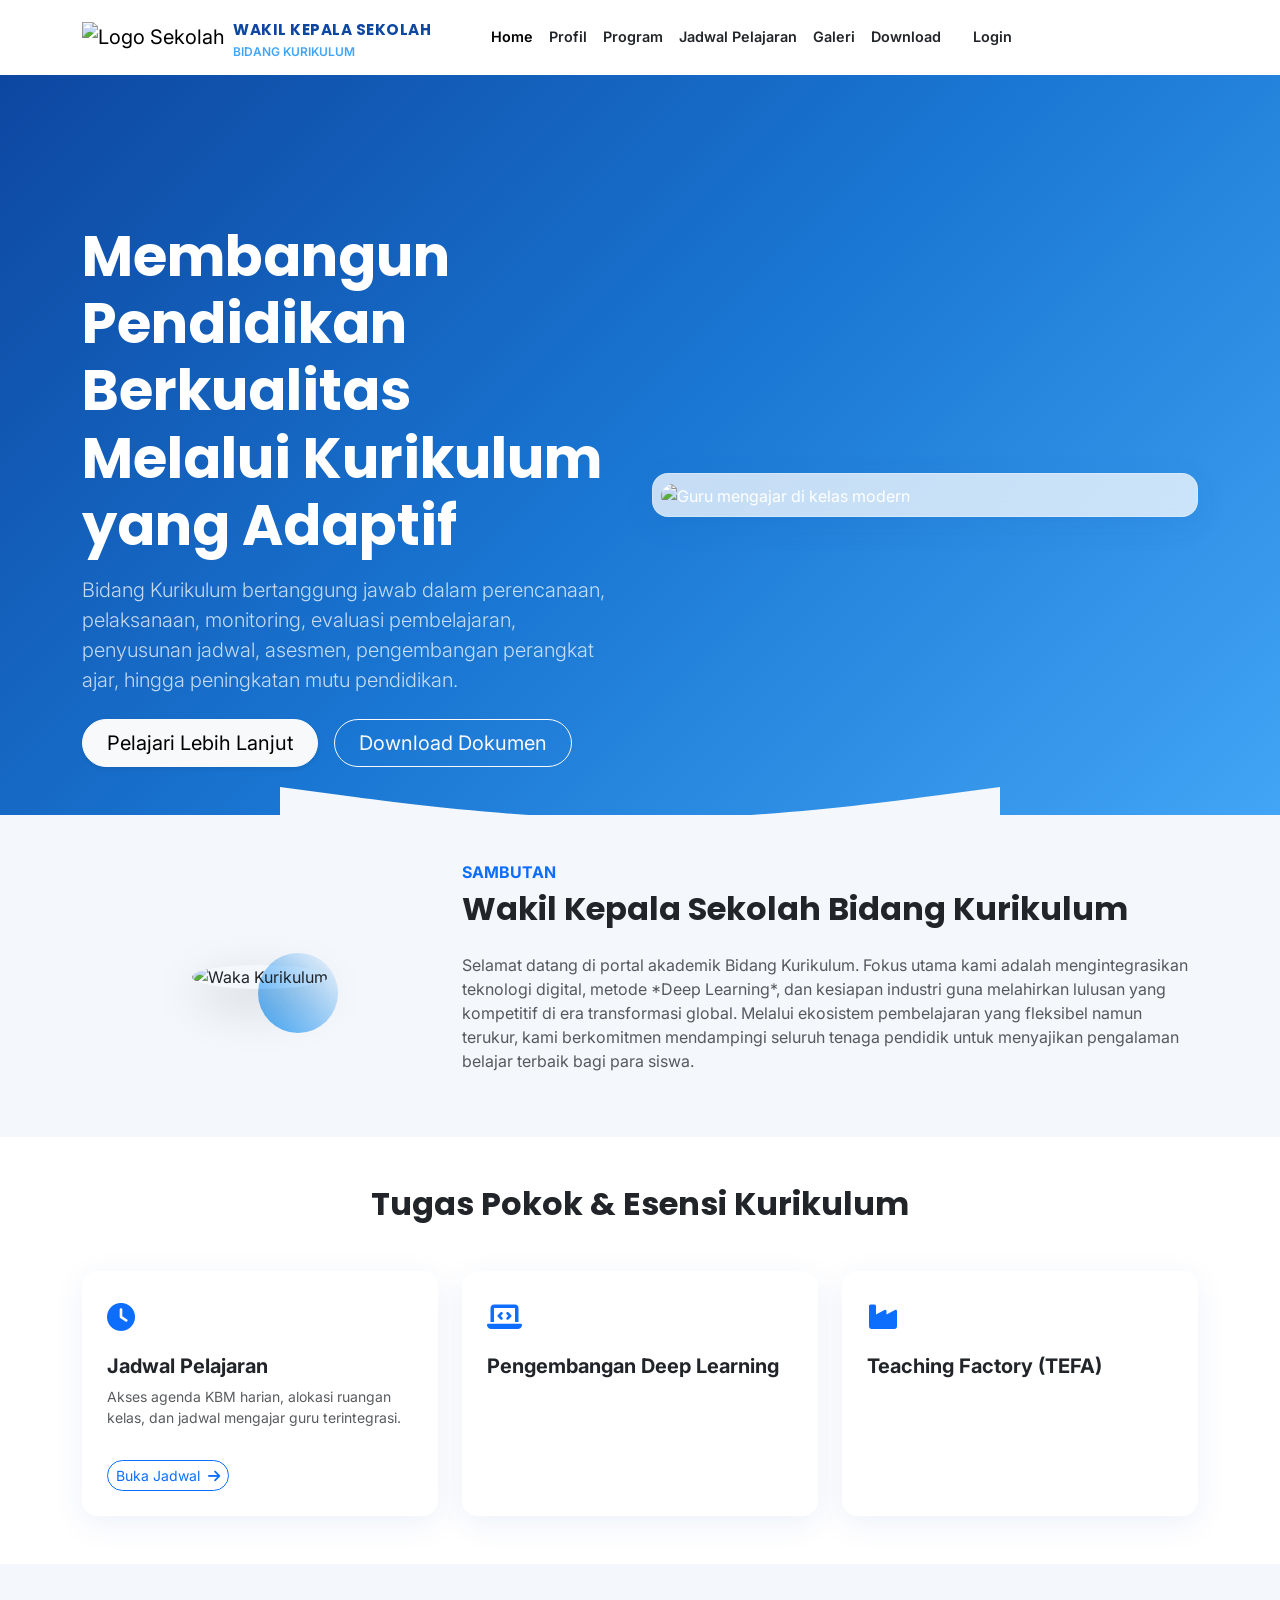
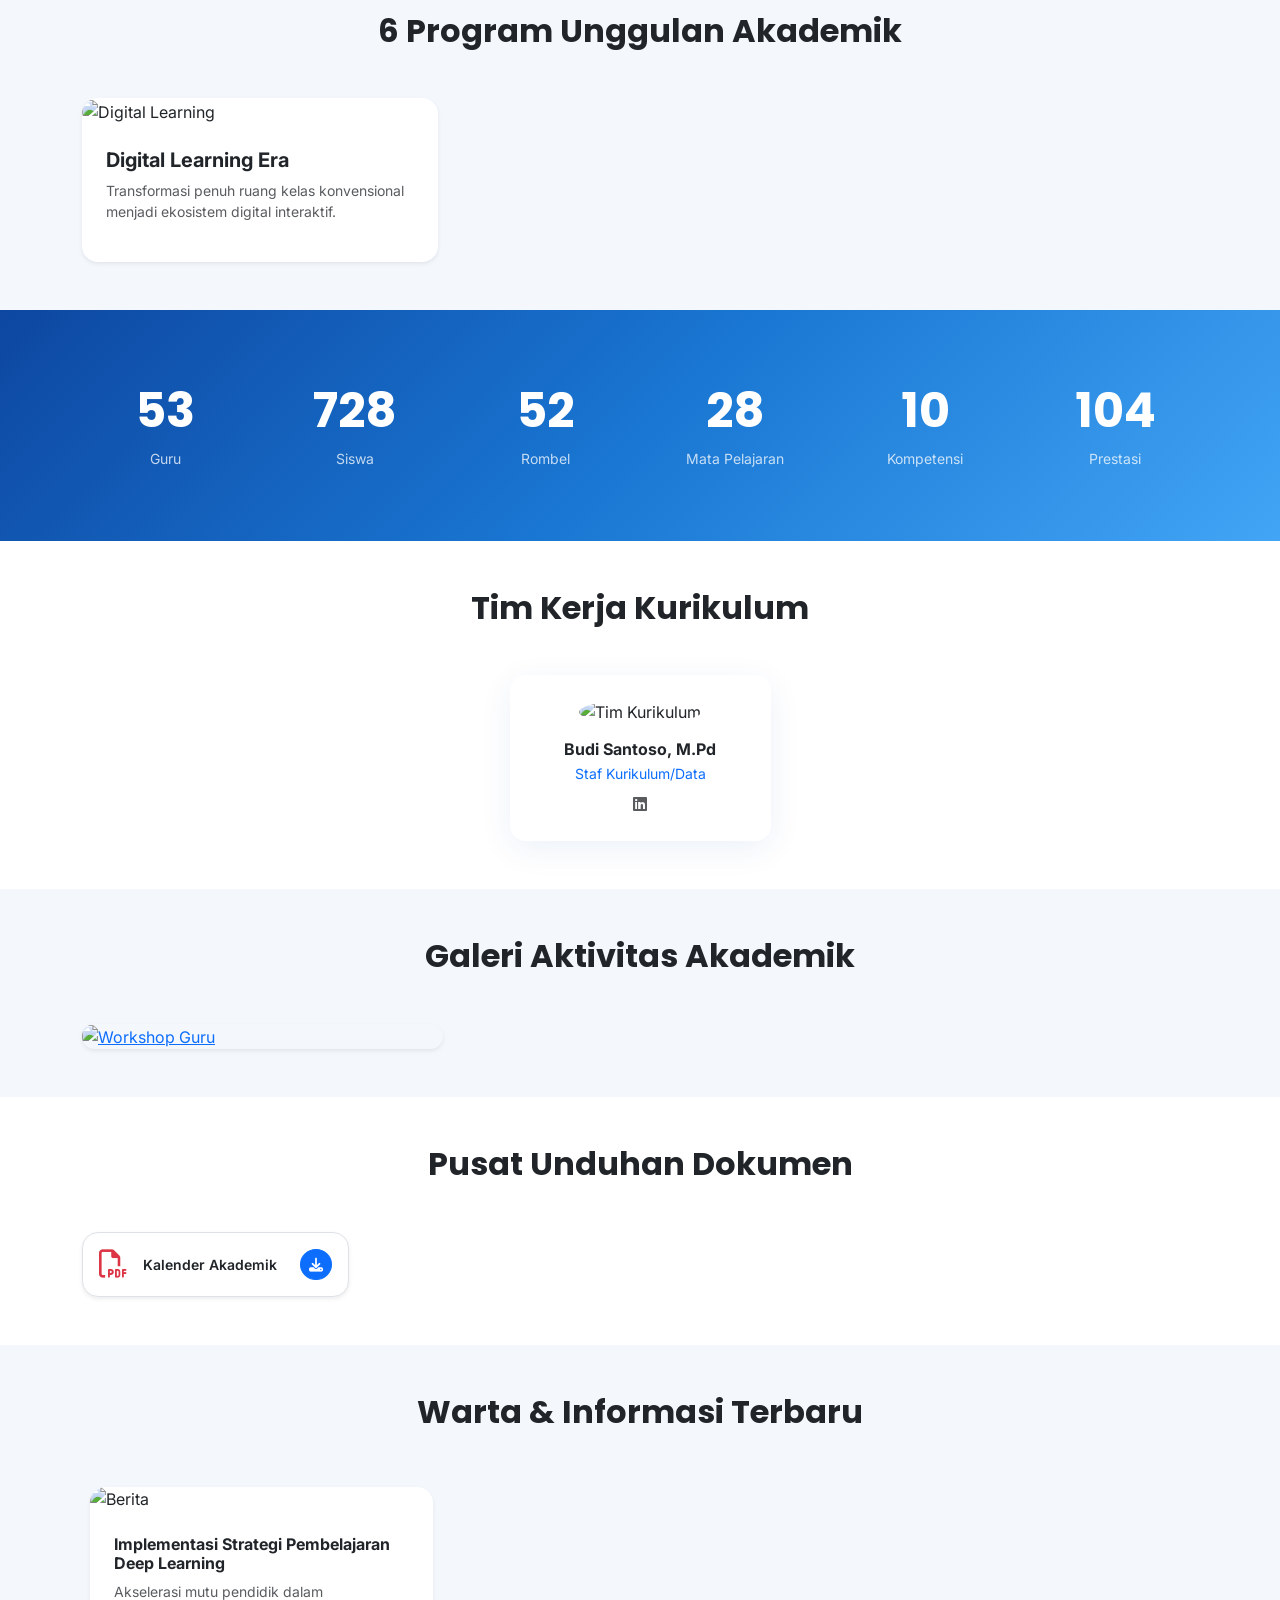
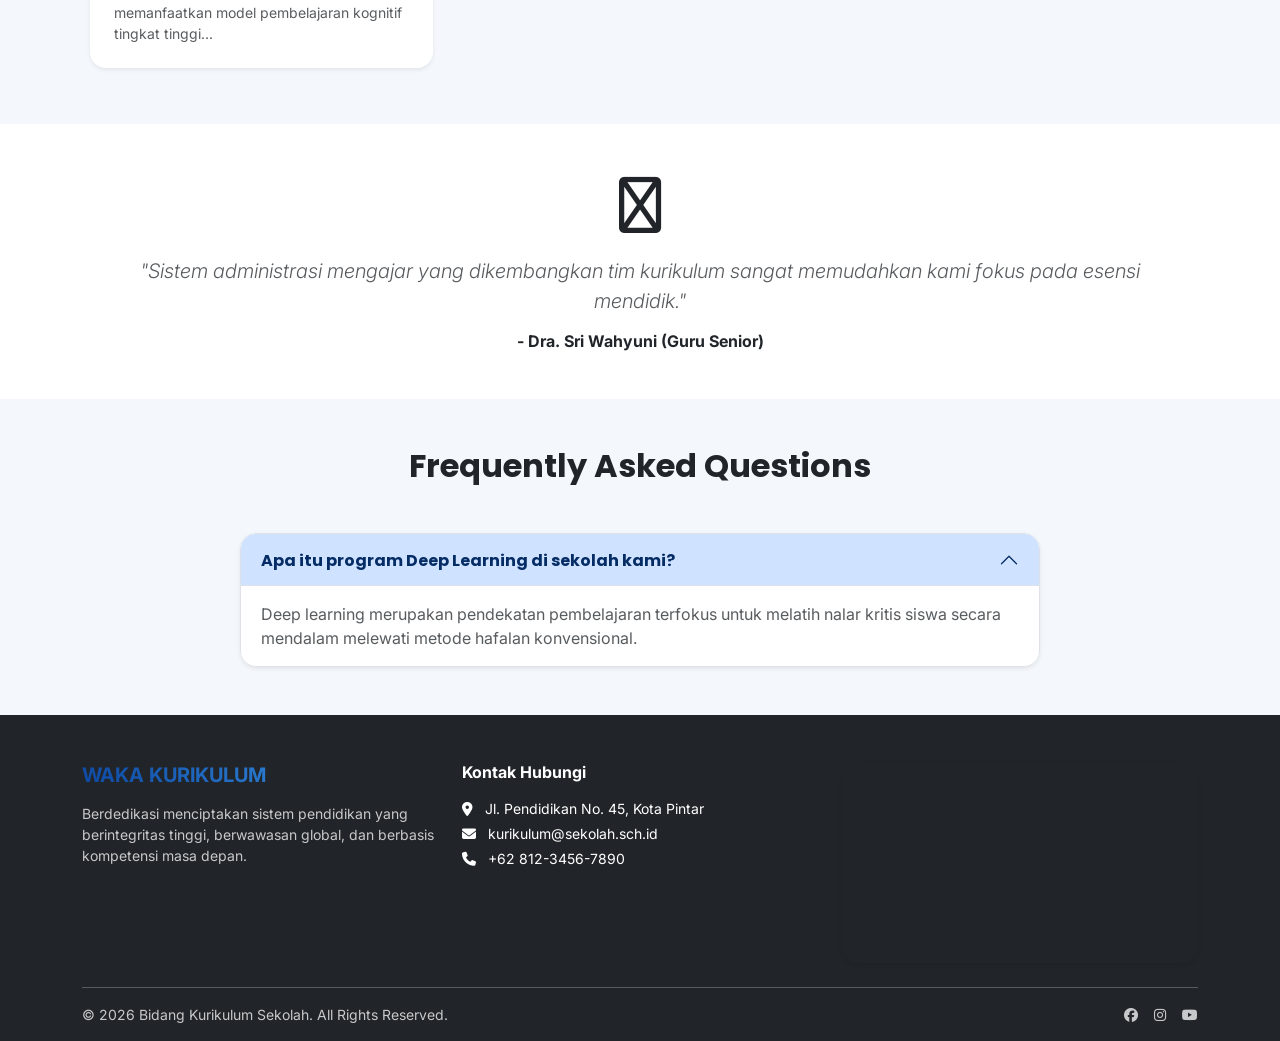
==== commit 94336985: "Update print statement from 'Hello' to 'Goodbye'" ====
--- a/index.html
+++ b/index.html
@@ -52,10 +52,63 @@
             cursor: pointer;
         }
     </style>
+
+    <!-- CRITICAL ENGINE CODE (Diletakkan di Head agar fungsi terbaca secara Global sebelum HTML dirender) -->
+    <script>
+        // Fungsi pembukaan jendela iFrame Jadwal
+        window.showJadwalEngine = function() {
+            const mainLandingView = document.getElementById('main-landing-view');
+            const landingJadwalView = document.getElementById('landing-jadwal-view');
+            const landingViewFrame = document.getElementById('landing-view-frame');
+            const landingViewSpinner = document.getElementById('landing-view-spinner');
+
+            if(mainLandingView && landingJadwalView) {
+                mainLandingView.classList.add('d-none');
+                landingJadwalView.classList.remove('d-none');
+                
+                // Set status kelas navigasi aktif
+                document.querySelectorAll('.navbar-nav .nav-link').forEach(el => el.classList.remove('active'));
+                const targetNav = document.getElementById('nav-jadwal-link');
+                if(targetNav) targetNav.classList.add('active');
+
+                if(landingViewFrame && (landingViewFrame.src === "about:blank" || landingViewFrame.src === "")) {
+                    if(landingViewSpinner) {
+                        landingViewSpinner.style.opacity = "1";
+                        landingViewSpinner.style.display = "flex";
+                    }
+                    landingViewFrame.src = "https://web-ari-cell.github.io/jadwal_smk/";
+                    
+                    setTimeout(() => {
+                        if(landingViewSpinner) {
+                            landingViewSpinner.style.opacity = "0";
+                            setTimeout(() => { landingViewSpinner.style.display = "none"; }, 300);
+                        }
+                    }, 1500);
+                }
+                window.scrollTo({ top: 0, behavior: 'smooth' });
+            }
+        };
+
+        // Fungsi Penutupan iFrame & Pengembalian ke Halaman Utama
+        window.showHomeEngine = function() {
+            const mainLandingView = document.getElementById('main-landing-view');
+            const landingJadwalView = document.getElementById('landing-jadwal-view');
+
+            if(mainLandingView && landingJadwalView) {
+                landingJadwalView.classList.add('d-none');
+                mainLandingView.classList.remove('d-none');
+                
+                document.querySelectorAll('.navbar-nav .nav-link').forEach(el => el.classList.remove('active'));
+                const homeNav = document.getElementById('nav-home-link');
+                if(homeNav) homeNav.classList.add('active');
+                window.scrollTo({ top: 0, behavior: 'smooth' });
+            }
+        };
+    </script>
 </head>
 <body>
 
-    <!-- LOADING SCREEN (FAIL-SAFE INTERNAL CONTROL) -->
+    <!-- LOADING SCREEN -->
     <div id="loading-screen" style="position: fixed; inset: 0; background: #0D47A1; z-index: 10000; display: flex; justify-content: center; align-items: center; transition: opacity 0.5s ease, visibility 0.5s ease;">
         <div class="spinner-border text-white" role="status"></div>
     </div>
@@ -79,10 +132,10 @@
                 </button>
                 <div class="collapse navbar-collapse" id="navbarNav">
                     <ul class="navbar-nav ms-auto text-center align-items-center">
-                        <li class="nav-item"><a class="nav-link active" id="nav-home-link" onclick="window.showHomeEngine(); return false;">Home</a></li>
+                        <li class="nav-item"><a class="nav-link active" id="nav-home-link" onclick="window.showHomeEngine();">Home</a></li>
                         <li class="nav-item"><a class="nav-link smooth-scroll" href="#sambutan">Profil</a></li>
                         <li class="nav-item"><a class="nav-link smooth-scroll" href="#tugas">Program</a></li>
-                        <li class="nav-item"><a class="nav-link" id="nav-jadwal-link" onclick="window.showJadwalEngine(); return false;">Jadwal Pelajaran</a></li>
+                        <li class="nav-item"><a class="nav-link" id="nav-jadwal-link" onclick="window.showJadwalEngine();">Jadwal Pelajaran</a></li>
                         <li class="nav-item"><a class="nav-link smooth-scroll" href="#galeri">Galeri</a></li>
                         <li class="nav-item"><a class="nav-link smooth-scroll" href="#dokumen">Download</a></li>
                         <li class="nav-item"><a class="nav-link btn btn-outline-light btn-sm mx-2 px-3 rounded-pill" href="#login">Login</a></li>
@@ -158,7 +211,7 @@
                                 <h5 class="fw-bold">Jadwal Pelajaran</h5>
                                 <p class="text-muted small">Akses agenda KBM harian, alokasi ruangan kelas, dan jadwal mengajar guru terintegrasi.</p>
                             </div>
-                            <button class="btn btn-sm btn-outline-primary rounded-pill mt-3 align-self-start" onclick="window.showJadwalEngine(); return false;">Buka Jadwal <i class="fas fa-arrow-right ms-1"></i></button>
+                            <button class="btn btn-sm btn-outline-primary rounded-pill mt-3 align-self-start" onclick="window.showJadwalEngine();">Buka Jadwal <i class="fas fa-arrow-right ms-1"></i></button>
                         </div>
                     </div>
                     <div class="col-md-4 col-sm-6" data-aos="fade-up" data-aos-delay="200">
@@ -434,7 +487,7 @@
 
     <!-- INTERNAL FORCE-OPEN KONTROL (ANTI-STUCK) -->
     <script>
-        // 1. Logika Pelindung: Paksa Hilangkan Loading Screen saat Halaman Selesai Dimuat Browser
+        // Logika Pelindung: Paksa Hilangkan Loading Screen saat Halaman Selesai Dimuat Browser
         window.addEventListener('load', function() {
             const ldr = document.getElementById('loading-screen');
             if(ldr) {
@@ -451,44 +504,20 @@
             }
         }, 2500);
 
-        // 2. Fungsi pembukaan jendela iFrame Jadwal
-        window.showJadwalEngine = function() {
-            const mainLandingView = document.getElementById('main-landing-view');
-            const landingJadwalView = document.getElementById('landing-jadwal-view');
-            const landingViewFrame = document.getElementById('landing-view-frame');
-            const landingViewSpinner = document.getElementById('landing-view-spinner');
-
-            mainLandingView.classList.add('d-none');
-            landingJadwalView.classList.remove('d-none');
-            
-            document.querySelectorAll('.navbar-nav .nav-link').forEach(el => el.classList.remove('active'));
-            document.getElementById('nav-jadwal-link').classList.add('active');
-
-            if(landingViewFrame.src === "about:blank" || landingViewFrame.src === "") {
-                landingViewSpinner.style.opacity = "1";
-                landingViewSpinner.style.display = "flex";
-                landingViewFrame.src = "https://web-ari-cell.github.io/jadwal_smk/";
-                
-                setTimeout(() => {
-                    landingViewSpinner.style.opacity = "0";
-                    setTimeout(() => { landingViewSpinner.style.display = "none"; }, 300);
-                }, 1500);
-            }
-            window.scrollTo({ top: 0, behavior: 'smooth' });
-        };
-
-        // 3. Fungsi Penutupan iFrame & Pengembalian ke Halaman Utama
-        window.showHomeEngine = function() {
-            const mainLandingView = document.getElementById('main-landing-view');
-            const landingJadwalView = document.getElementById('landing-jadwal-view');
-
-            landingJadwalView.classList.add('d-none');
-            mainLandingView.classList.remove('d-none');
-            
-            document.querySelectorAll('.navbar-nav .nav-link').forEach(el => el.classList.remove('active'));
-            document.getElementById('nav-home-link').classList.add('active');
-            window.scrollTo({ top: 0, behavior: 'smooth' });
-        };
+        // Sambungkan link jangkar menu agar otomatis menutup tampilan jadwal jika pengguna kembali mengklik Profil/Program/Galeri/Download
+        document.addEventListener("DOMContentLoaded", function() {
+            document.querySelectorAll('.navbar-nav .smooth-scroll').forEach(link => {
+                link.addEventListener('click', function() {
+                    const landingJadwalView = document.getElementById('landing-jadwal-view');
+                    const mainLandingView = document.getElementById('main-landing-view');
+                    if(landingJadwalView && !landingJadwalView.classList.contains('d-none')) {
+                        landingJadwalView.classList.add('d-none');
+                        mainLandingView.classList.remove('d-none');
+                        document.getElementById('nav-jadwal-link').classList.remove('active');
+                    }
+                });
+            });
+        });
     </script>
 </body>
 </html>
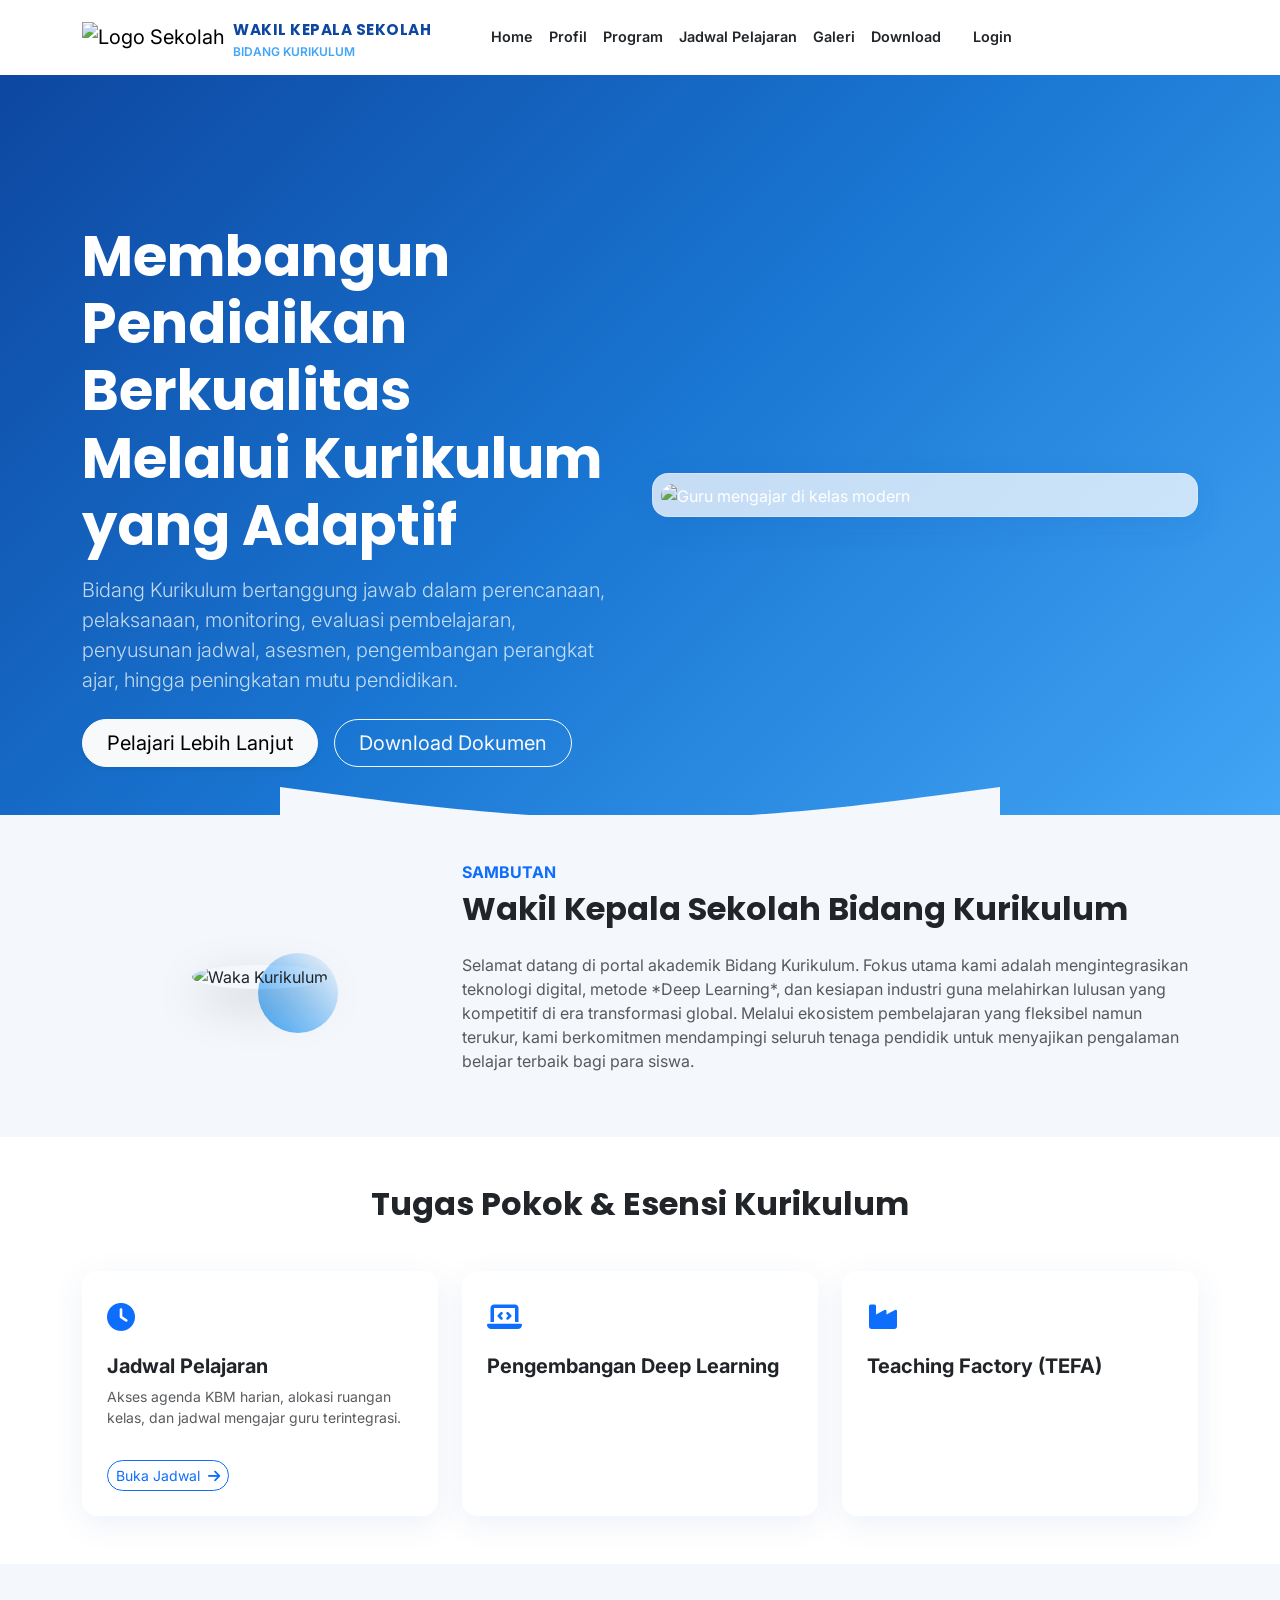
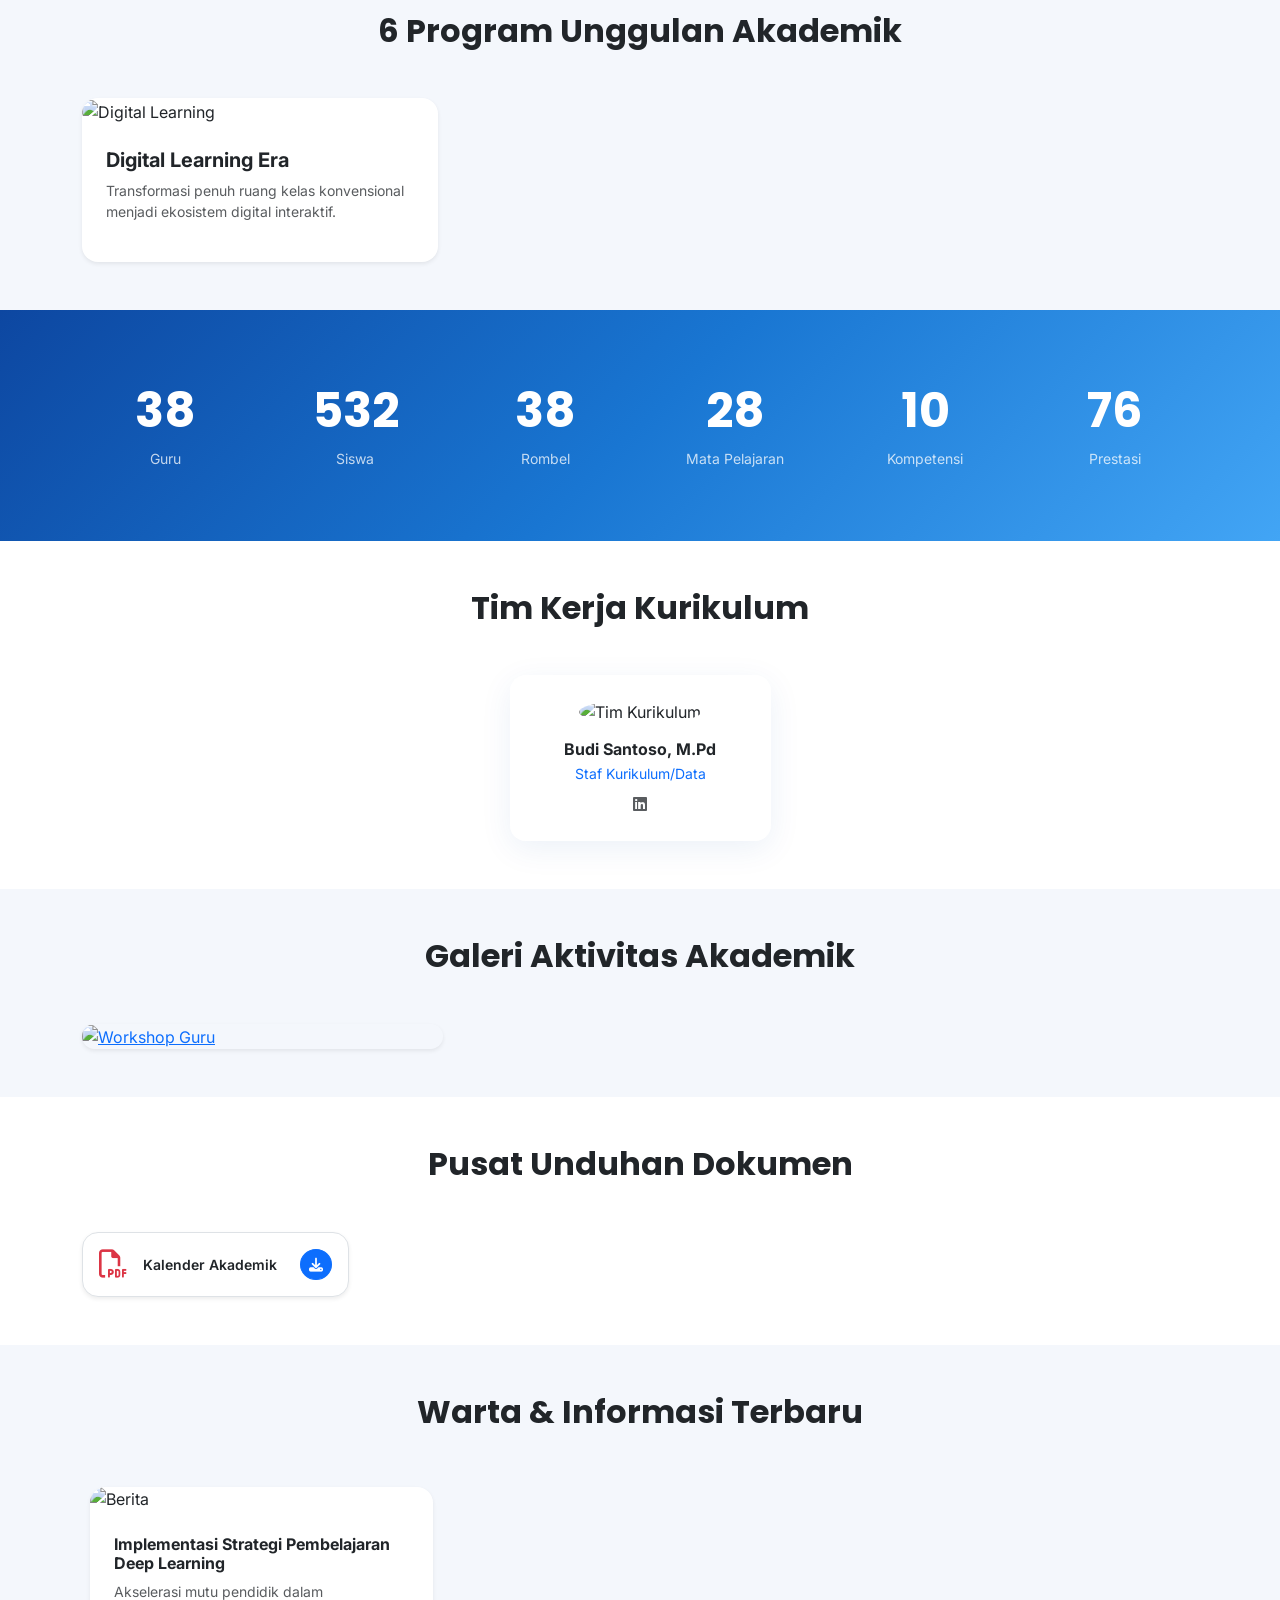
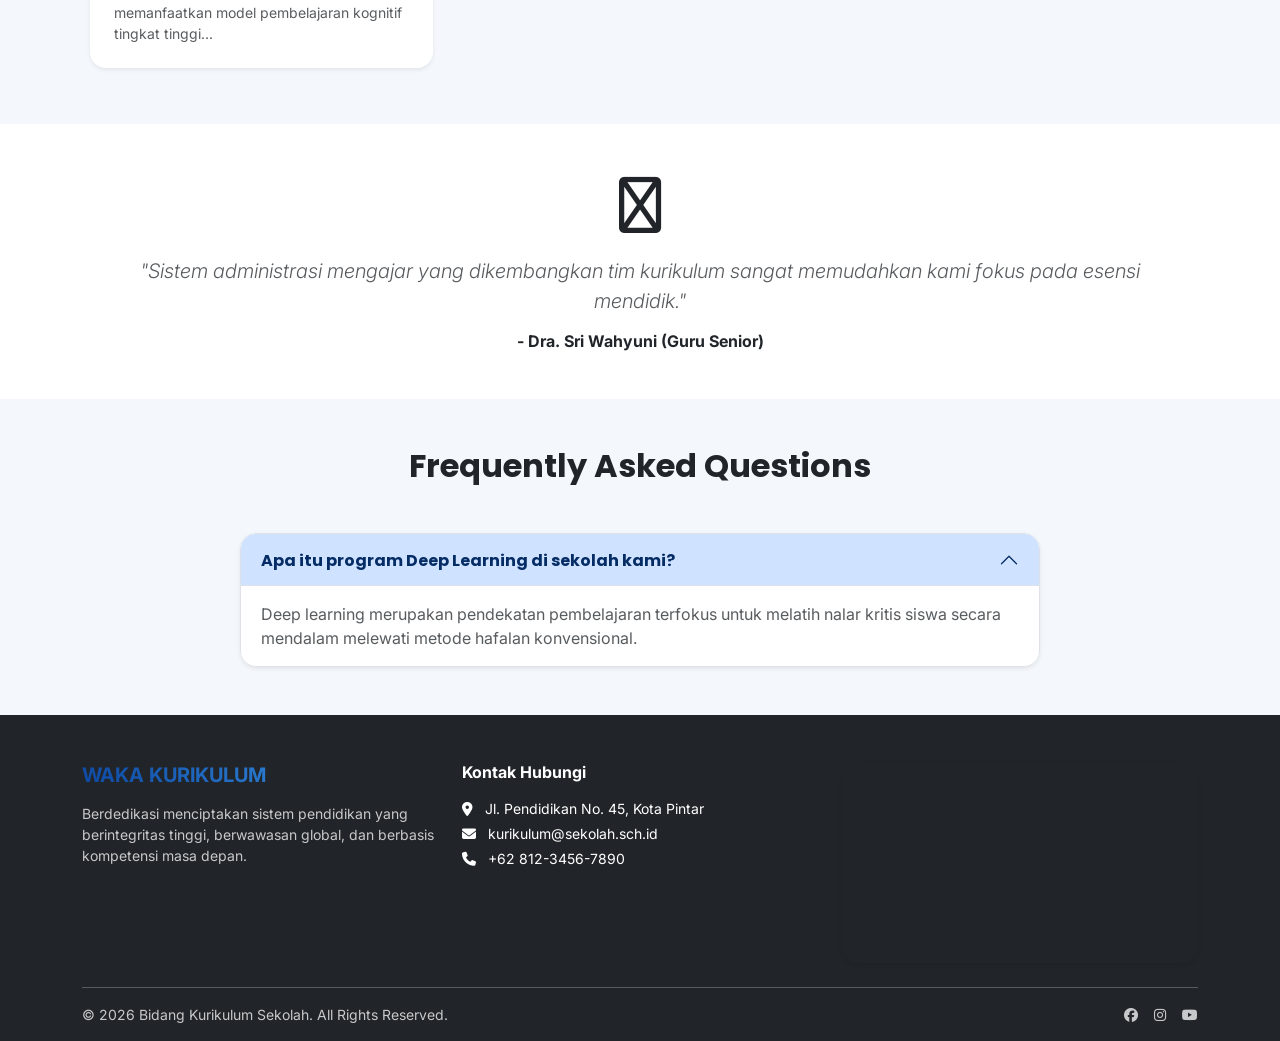
==== commit e77f9c74: "Update fmt.Println message from 'Hello' to 'Goodbye'" ====
--- a/index.html
+++ b/index.html
@@ -16,28 +16,32 @@
     <!-- Custom CSS -->
     <link rel="stylesheet" href="style.css">
     <style>
-        /* WORKSPACE IFRAME UNTUK LANDING PAGE */
-        .landing-iframe-section {
-            padding-top: 20px;
-            background-color: #F4F7FC;
-            min-height: calc(100vh - 80px);
+        /* CSS TAMBAHAN UNTUK MODAL JADWAL FULLSCREEN */
+        .modal-fullscreen-custom .modal-content {
+            background: rgba(255, 255, 255, 0.95);
+            backdrop-filter: blur(15px);
+            -webkit-backdrop-filter: blur(15px);
+            border: none;
+            height: 100vh;
         }
-        .landing-iframe-container {
+        .modal-fullscreen-custom .modal-header {
+            background: linear-gradient(135deg, #0D47A1, #1976D2);
+            color: white;
+            border-bottom: none;
+            padding: 15px 30px;
+        }
+        .modal-fullscreen-custom .iframe-wrapper {
             position: relative;
             width: 100%;
-            height: calc(100vh - 140px);
-            border-radius: 20px;
-            overflow: hidden;
-            box-shadow: 0 8px 32px 0 rgba(13, 71, 161, 0.08);
+            height: calc(100vh - 70px);
             background: #fff;
-            border: 1px solid rgba(13, 71, 161, 0.1);
         }
-        .landing-iframe-container iframe {
+        .modal-fullscreen-custom iframe {
             width: 100%;
             height: 100%;
             border: none;
         }
-        .landing-iframe-loader {
+        .modal-fullscreen-custom .iframe-loader-landing {
             position: absolute;
             inset: 0;
             background: #ffffff;
@@ -48,69 +52,13 @@
             z-index: 10;
             transition: opacity 0.3s ease;
         }
-        .navbar-nav .nav-link {
-            cursor: pointer;
-        }
     </style>
-
-    <!-- CRITICAL ENGINE CODE (Diletakkan di Head agar fungsi terbaca secara Global sebelum HTML dirender) -->
-    <script>
-        // Fungsi pembukaan jendela iFrame Jadwal
-        window.showJadwalEngine = function() {
-            const mainLandingView = document.getElementById('main-landing-view');
-            const landingJadwalView = document.getElementById('landing-jadwal-view');
-            const landingViewFrame = document.getElementById('landing-view-frame');
-            const landingViewSpinner = document.getElementById('landing-view-spinner');
-
-            if(mainLandingView && landingJadwalView) {
-                mainLandingView.classList.add('d-none');
-                landingJadwalView.classList.remove('d-none');
-                
-                // Set status kelas navigasi aktif
-                document.querySelectorAll('.navbar-nav .nav-link').forEach(el => el.classList.remove('active'));
-                const targetNav = document.getElementById('nav-jadwal-link');
-                if(targetNav) targetNav.classList.add('active');
-
-                if(landingViewFrame && (landingViewFrame.src === "about:blank" || landingViewFrame.src === "")) {
-                    if(landingViewSpinner) {
-                        landingViewSpinner.style.opacity = "1";
-                        landingViewSpinner.style.display = "flex";
-                    }
-                    landingViewFrame.src = "https://web-ari-cell.github.io/jadwal_smk/";
-                    
-                    setTimeout(() => {
-                        if(landingViewSpinner) {
-                            landingViewSpinner.style.opacity = "0";
-                            setTimeout(() => { landingViewSpinner.style.display = "none"; }, 300);
-                        }
-                    }, 1500);
-                }
-                window.scrollTo({ top: 0, behavior: 'smooth' });
-            }
-        };
-
-        // Fungsi Penutupan iFrame & Pengembalian ke Halaman Utama
-        window.showHomeEngine = function() {
-            const mainLandingView = document.getElementById('main-landing-view');
-            const landingJadwalView = document.getElementById('landing-jadwal-view');
-
-            if(mainLandingView && landingJadwalView) {
-                landingJadwalView.classList.add('d-none');
-                mainLandingView.classList.remove('d-none');
-                
-                document.querySelectorAll('.navbar-nav .nav-link').forEach(el => el.classList.remove('active'));
-                const homeNav = document.getElementById('nav-home-link');
-                if(homeNav) homeNav.classList.add('active');
-                window.scrollTo({ top: 0, behavior: 'smooth' });
-            }
-        };
-    </script>
 </head>
 <body>
 
     <!-- LOADING SCREEN -->
-    <div id="loading-screen" style="position: fixed; inset: 0; background: #0D47A1; z-index: 10000; display: flex; justify-content: center; align-items: center; transition: opacity 0.5s ease, visibility 0.5s ease;">
-        <div class="spinner-border text-white" role="status"></div>
+    <div id="loading-screen">
+        <div class="spinner-border text-primary" role="status"></div>
     </div>
 
     <!-- PARTICLE BACKGROUND (Hero Only) -->
@@ -120,7 +68,7 @@
     <header class="sticky-top">
         <nav class="navbar navbar-expand-lg glass-nav">
             <div class="container">
-                <a class="navbar-brand d-flex align-items-center" href="index.html">
+                <a class="navbar-brand d-flex align-items-center" href="#">
                     <img src="https://images.unsplash.com/photo-1546410531-bb4caa6b424d?w=80&auto=format&fit=crop&q=60" alt="Logo Sekolah" class="logo-img me-2">
                     <div>
                         <span class="brand-title">WAKIL KEPALA SEKOLAH</span>
@@ -132,10 +80,10 @@
                 </button>
                 <div class="collapse navbar-collapse" id="navbarNav">
                     <ul class="navbar-nav ms-auto text-center align-items-center">
-                        <li class="nav-item"><a class="nav-link active" id="nav-home-link" onclick="window.showHomeEngine();">Home</a></li>
+                        <li class="nav-item"><a class="nav-link smooth-scroll" href="#home">Home</a></li>
                         <li class="nav-item"><a class="nav-link smooth-scroll" href="#sambutan">Profil</a></li>
                         <li class="nav-item"><a class="nav-link smooth-scroll" href="#tugas">Program</a></li>
-                        <li class="nav-item"><a class="nav-link" id="nav-jadwal-link" onclick="window.showJadwalEngine();">Jadwal Pelajaran</a></li>
+                        <li class="nav-item"><a class="nav-link" href="javascript:void(0)" id="nav-jadwal-trigger">Jadwal Pelajaran</a></li>
                         <li class="nav-item"><a class="nav-link smooth-scroll" href="#galeri">Galeri</a></li>
                         <li class="nav-item"><a class="nav-link smooth-scroll" href="#dokumen">Download</a></li>
                         <li class="nav-item"><a class="nav-link btn btn-outline-light btn-sm mx-2 px-3 rounded-pill" href="#login">Login</a></li>
@@ -149,294 +97,277 @@
         </nav>
     </header>
 
-    <!-- ================= VIEW UTAMA LANDING PAGE ================= -->
-    <div id="main-landing-view">
-        <!-- HERO SECTION -->
-        <section id="home" class="hero-section text-white d-flex align-items-center position-relative overflow-hidden">
-            <div class="container position-relative z-2">
-                <div class="row align-items-center min-vh-75 py-5">
-                    <div class="col-lg-6" data-aos="fade-right">
-                        <h1 class="display-4 fw-bold mb-3">Membangun Pendidikan Berkualitas Melalui Kurikulum yang Adaptif</h1>
-                        <p class="lead opacity-75 mb-4">Bidang Kurikulum bertanggung jawab dalam perencanaan, pelaksanaan, monitoring, evaluasi pembelajaran, penyusunan jadwal, asesmen, pengembangan perangkat ajar, hingga peningkatan mutu pendidikan.</p>
-                        <div class="d-flex gap-3">
-                            <a href="#sambutan" class="btn btn-light btn-lg rounded-pill px-4 shadow-sm hover-glow">Pelajari Lebih Lanjut</a>
-                            <a href="#dokumen" class="btn btn-outline-light btn-lg rounded-pill px-4">Download Dokumen</a>
-                        </div>
-                    </div>
-                    <div class="col-lg-6 mt-5 mt-lg-0" data-aos="fade-left">
-                        <div class="swiper hero-swiper rounded-4 overflow-hidden glass-card p-2">
-                            <div class="swiper-wrapper">
-                                <div class="swiper-slide"><img data-src="https://images.unsplash.com/photo-1524178232363-1fb2b075b655?w=600&auto=format&fit=crop&q=80" class="img-fluid rounded-4 lazy" alt="Guru mengajar di kelas modern"></div>
-                                <div class="swiper-slide"><img data-src="https://images.unsplash.com/photo-1531482615713-2afd69097998?w=600&auto=format&fit=crop&q=80" class="img-fluid rounded-4 lazy" alt="Siswa belajar menggunakan laptop"></div>
-                                <div class="swiper-slide"><img data-src="https://images.unsplash.com/photo-1581092921461-eab62e97a780?w=600&auto=format&fit=crop&q=80" class="img-fluid rounded-4 lazy" alt="Laboratorium komputer SMK"></div>
+    <!-- HERO SECTION -->
+    <section id="home" class="hero-section text-white d-flex align-items-center position-relative overflow-hidden">
+        <div class="container position-relative z-2">
+            <div class="row align-items-center min-vh-75 py-5">
+                <div class="col-lg-6" data-aos="fade-right">
+                    <h1 class="display-4 fw-bold mb-3">Membangun Pendidikan Berkualitas Melalui Kurikulum yang Adaptif</h1>
+                    <p class="lead opacity-75 mb-4">Bidang Kurikulum bertanggung jawab dalam perencanaan, pelaksanaan, monitoring, evaluasi pembelajaran, penyusunan jadwal, asesmen, pengembangan perangkat ajar, hingga peningkatan mutu pendidikan.</p>
+                    <div class="d-flex gap-3">
+                        <a href="#sambutan" class="btn btn-light btn-lg rounded-pill px-4 shadow-sm hover-glow">Pelajari Lebih Lanjut</a>
+                        <a href="#dokumen" class="btn btn-outline-light btn-lg rounded-pill px-4">Download Dokumen</a>
+                    </div>
+                </div>
+                <div class="col-lg-6 mt-5 mt-lg-0" data-aos="fade-left">
+                    <div class="swiper hero-swiper rounded-4 overflow-hidden glass-card p-2">
+                        <div class="swiper-wrapper">
+                            <div class="swiper-slide"><img data-src="https://images.unsplash.com/photo-1524178232363-1fb2b075b655?w=600&auto=format&fit=crop&q=80" class="img-fluid rounded-4 lazy" alt="Guru mengajar di kelas modern"></div>
+                            <div class="swiper-slide"><img data-src="https://images.unsplash.com/photo-1531482615713-2afd69097998?w=600&auto=format&fit=crop&q=80" class="img-fluid rounded-4 lazy" alt="Siswa belajar menggunakan laptop"></div>
+                            <div class="swiper-slide"><img data-src="https://images.unsplash.com/photo-1581092921461-eab62e97a780?w=600&auto=format&fit=crop&q=80" class="img-fluid rounded-4 lazy" alt="Laboratorium komputer SMK"></div>
+                        </div>
+                    </div>
+                </div>
+            </div>
+        </div>
+        <div class="wave-container"><svg viewBox="0 0 1440 120" class="wave-svg"><path d="M0,64L120,80C240,96,480,128,720,128C960,128,1200,96,1320,80L1440,64L1440,120L1320,120C1200,120,960,120,720,120C480,120,240,120,120,120L0,120Z"></path></svg></div>
+    </section>
+
+    <!-- SECTION SAMBUTAN -->
+    <section id="sambutan" class="py-5 section-padding bg-light-blue">
+        <div class="container">
+            <div class="row align-items-center">
+                <div class="col-lg-4 text-center mb-4 mb-lg-0" data-aos="zoom-in">
+                    <div class="avatar-wrapper position-relative d-inline-block">
+                        <img data-src="https://images.unsplash.com/photo-1573496359142-b8d87734a5a2?w=400&auto=format&fit=crop&q=80" alt="Waka Kurikulum" class="rounded-circle img-fluid shadow-lg main-avatar lazy">
+                        <div class="floating-shape shape-1"></div>
+                    </div>
+                </div>
+                <div class="col-lg-8" data-aos="fade-up">
+                    <h6 class="text-primary fw-bold text-uppercase tracking-wider">Sambutan</h6>
+                    <h2 class="fw-bold mb-4">Wakil Kepala Sekolah Bidang Kurikulum</h2>
+                    <p class="text-muted leading-relaxed">Selamat datang di portal akademik Bidang Kurikulum. Fokus utama kami adalah mengintegrasikan teknologi digital, metode *Deep Learning*, dan kesiapan industri guna melahirkan lulusan yang kompetitif di era transformasi global. Melalui ekosistem pembelajaran yang fleksibel namun terukur, kami berkomitmen mendampingi seluruh tenaga pendidik untuk menyajikan pengalaman belajar terbaik bagi para siswa.</p>
+                </div>
+            </div>
+        </div>
+    </section>
+
+    <!-- SECTION TUGAS POKOK -->
+    <section id="tugas" class="py-5 section-padding">
+        <div class="container">
+            <div class="text-center mb-5" data-aos="fade-up">
+                <h2 class="fw-bold">Tugas Pokok & Esensi Kurikulum</h2>
+                <div class="heading-line mx-auto"></div>
+            </div>
+            <div class="row g-4">
+                <!-- CARD JADWAL TERINTEGRASI PADA LANDING PAGE -->
+                <div class="col-md-4 col-sm-6" data-aos="fade-up" data-aos-delay="100">
+                    <div class="modern-card glass-card p-4 rounded-4 h-100 transition-all d-flex flex-column justify-content-between">
+                        <div>
+                            <div class="icon-box mb-3 text-primary fs-3"><i class="fa-solid fa-clock"></i></div>
+                            <h5 class="fw-bold">Jadwal Pelajaran</h5>
+                            <p class="text-muted small">Akses agenda KBM harian, alokasi ruangan kelas, dan jadwal mengajar guru terintegrasi.</p>
+                        </div>
+                        <button id="card-jadwal-trigger" class="btn btn-sm btn-outline-primary rounded-pill mt-3 align-self-start">Buka Jadwal <i class="fas fa-arrow-right ms-1"></i></button>
+                    </div>
+                </div>
+                <div class="col-md-4 col-sm-6" data-aos="fade-up" data-aos-delay="200">
+                    <div class="modern-card glass-card p-4 rounded-4 h-100 transition-all">
+                        <div class="icon-box mb-3 text-primary fs-3"><i class="fa-solid fa-laptop-code"></i></div>
+                        <h5 class="fw-bold">Pengembangan Deep Learning</h5>
+                    </div>
+                </div>
+                <div class="col-md-4 col-sm-6" data-aos="fade-up" data-aos-delay="300">
+                    <div class="modern-card glass-card p-4 rounded-4 h-100 transition-all">
+                        <div class="icon-box mb-3 text-primary fs-3"><i class="fa-solid fa-industry"></i></div>
+                        <h5 class="fw-bold">Teaching Factory (TEFA)</h5>
+                    </div>
+                </div>
+            </div>
+        </div>
+    </section>
+
+    <!-- SECTION PROGRAM UNGGULAN -->
+    <section id="program" class="py-5 section-padding bg-light-blue">
+        <div class="container">
+            <div class="text-center mb-5" data-aos="fade-up">
+                <h2 class="fw-bold">6 Program Unggulan Akademik</h2>
+            </div>
+            <div class="row g-4">
+                <div class="col-lg-4 col-md-6" data-aos="zoom-in">
+                    <div class="card border-0 rounded-4 shadow-sm overflow-hidden h-100 program-card">
+                        <div class="img-zoom-container">
+                            <img data-src="https://images.unsplash.com/photo-1516321318423-f06f85e504b3?w=500&auto=format&fit=crop&q=80" class="card-img-top lazy" alt="Digital Learning">
+                        </div>
+                        <div class="card-body p-4">
+                            <h5 class="fw-bold">Digital Learning Era</h5>
+                            <p class="text-muted small">Transformasi penuh ruang kelas konvensional menjadi ekosistem digital interaktif.</p>
+                        </div>
+                    </div>
+                </div>
+            </div>
+        </div>
+    </section>
+
+    <!-- SECTION DATA (COUNTER) -->
+    <section class="py-5 bg-gradient text-white text-center position-relative">
+        <div class="container py-4">
+            <div class="row g-4">
+                <div class="col-md-2 col-6">
+                    <h2 class="counter fw-bold display-5" data-target="120">0</h2>
+                    <p class="small opacity-75 mb-0">Guru</p>
+                </div>
+                <div class="col-md-2 col-6">
+                    <h2 class="counter fw-bold display-5" data-target="2100">0</h2>
+                    <p class="small opacity-75 mb-0">Siswa</p>
+                </div>
+                <div class="col-md-2 col-6">
+                    <h2 class="counter fw-bold display-5" data-target="68">0</h2>
+                    <p class="small opacity-75 mb-0">Rombel</p>
+                </div>
+                <div class="col-md-2 col-6">
+                    <h2 class="counter fw-bold display-5" data-target="28">0</h2>
+                    <p class="small opacity-75 mb-0">Mata Pelajaran</p>
+                </div>
+                <div class="col-md-2 col-6">
+                    <h2 class="counter fw-bold display-5" data-target="10">0</h2>
+                    <p class="small opacity-75 mb-0">Kompetensi</p>
+                </div>
+                <div class="col-md-2 col-6">
+                    <h2 class="counter fw-bold display-5" data-target="250">0</h2>
+                    <p class="small opacity-75 mb-0">Prestasi</p>
+                </div>
+            </div>
+        </div>
+    </section>
+
+    <!-- SECTION TIM KURIKULUM -->
+    <section class="py-5 section-padding">
+        <div class="container">
+            <div class="text-center mb-5"><h2 class="fw-bold">Tim Kerja Kurikulum</h2></div>
+            <div class="row g-4 justify-content-center">
+                <div class="col-lg-3 col-md-6 text-center" data-aos="fade-up">
+                    <div class="glass-card p-4 rounded-4 hover-glow transition-all">
+                        <img data-src="https://images.unsplash.com/photo-1560250097-0b93528c311a?w=300&auto=format&fit=crop&q=80" class="rounded-circle img-fluid mb-3 lazy" style="width:120px;height:120px;object-fit:cover;" alt="Tim Kurikulum">
+                        <h6 class="fw-bold mb-1">Budi Santoso, M.Pd</h6>
+                        <p class="text-primary small mb-2">Staf Kurikulum/Data</p>
+                        <div class="social-links"><a href="#" class="text-muted mx-1"><i class="fab fa-linkedin"></i></a></div>
+                    </div>
+                </div>
+            </div>
+        </div>
+    </section>
+
+    <!-- SECTION GALERI -->
+    <section id="galeri" class="py-5 section-padding bg-light-blue">
+        <div class="container">
+            <div class="text-center mb-5"><h2 class="fw-bold">Galeri Aktivitas Akademik</h2></div>
+            <div class="row g-3 masonry-grid">
+                <div class="col-md-4 col-sm-6">
+                    <a href="https://images.unsplash.com/photo-1517245386807-bb43f82c33c4?w=800" class="glightbox">
+                        <div class="overflow-hidden rounded-4 position-relative img-zoom-container shadow-sm">
+                            <img data-src="https://images.unsplash.com/photo-1517245386807-bb43f82c33c4?w=500" class="img-fluid lazy" alt="Workshop Guru">
+                        </div>
+                    </a>
+                </div>
+            </div>
+        </div>
+    </section>
+
+    <!-- SECTION DOKUMEN -->
+    <section id="dokumen" class="py-5 section-padding">
+        <div class="container">
+            <div class="text-center mb-5"><h2 class="fw-bold">Pusat Unduhan Dokumen</h2></div>
+            <div class="row g-3">
+                <div class="col-lg-3 col-md-6" data-aos="fade-up">
+                    <div class="p-3 d-flex align-items-center justify-content-between rounded-4 shadow-sm border bg-white hover-glow">
+                        <div class="d-flex align-items-center">
+                            <i class="fa-regular fa-file-pdf text-danger fs-3 me-3"></i>
+                            <span class="fw-semibold small">Kalender Akademik</span>
+                        </div>
+                        <a href="#" class="btn btn-sm btn-primary rounded-circle"><i class="fas fa-download"></i></a>
+                    </div>
+                </div>
+            </div>
+        </div>
+    </section>
+
+    <!-- SECTION BERITA -->
+    <section class="py-5 section-padding bg-light-blue">
+        <div class="container">
+            <div class="text-center mb-5"><h2 class="fw-bold">Warta & Informasi Terbaru</h2></div>
+            <div class="swiper news-swiper">
+                <div class="swiper-wrapper">
+                    <div class="swiper-slide p-2">
+                        <div class="card border-0 shadow-sm rounded-4 overflow-hidden h-100">
+                            <img data-src="https://images.unsplash.com/photo-1427504494785-3a9ca7044f45?w=500" class="card-img-top lazy" alt="Berita">
+                            <div class="card-body p-4">
+                                <h6 class="fw-bold">Implementasi Strategi Pembelajaran Deep Learning</h6>
+                                <p class="text-muted small mb-0">Akselerasi mutu pendidik dalam memanfaatkan model pembelajaran kognitif tingkat tinggi...</p>
                             </div>
                         </div>
                     </div>
                 </div>
-            </div>
-            <div class="wave-container"><svg viewBox="0 0 1440 120" class="wave-svg"><path d="M0,64L120,80C240,96,480,128,720,128C960,128,1200,96,1320,80L1440,64L1440,120L1320,120C1200,120,960,120,720,120C480,120,240,120,120,120L0,120Z"></path></svg></div>
-        </section>
-
-        <!-- SECTION SAMBUTAN -->
-        <section id="sambutan" class="py-5 section-padding bg-light-blue">
-            <div class="container">
-                <div class="row align-items-center">
-                    <div class="col-lg-4 text-center mb-4 mb-lg-0" data-aos="zoom-in">
-                        <div class="avatar-wrapper position-relative d-inline-block">
-                            <img data-src="https://images.unsplash.com/photo-1573496359142-b8d87734a5a2?w=400&auto=format&fit=crop&q=80" alt="Waka Kurikulum" class="rounded-circle img-fluid shadow-lg main-avatar lazy">
-                            <div class="floating-shape shape-1"></div>
-                        </div>
-                    </div>
-                    <div class="col-lg-8" data-aos="fade-up">
-                        <h6 class="text-primary fw-bold text-uppercase tracking-wider">Sambutan</h6>
-                        <h2 class="fw-bold mb-4">Wakil Kepala Sekolah Bidang Kurikulum</h2>
-                        <p class="text-muted leading-relaxed">Selamat datang di portal akademik Bidang Kurikulum. Fokus utama kami adalah mengintegrasikan teknologi digital, metode *Deep Learning*, dan kesiapan industri guna melahirkan lulusan yang kompetitif di era transformasi global. Melalui ekosistem pembelajaran yang fleksibel namun terukur, kami berkomitmen mendampingi seluruh tenaga pendidik untuk menyajikan pengalaman belajar terbaik bagi para siswa.</p>
-                    </div>
-                </div>
-            </div>
-        </section>
-
-        <!-- SECTION TUGAS POKOK -->
-        <section id="tugas" class="py-5 section-padding">
-            <div class="container">
-                <div class="text-center mb-5" data-aos="fade-up">
-                    <h2 class="fw-bold">Tugas Pokok & Esensi Kurikulum</h2>
-                    <div class="heading-line mx-auto"></div>
-                </div>
-                <div class="row g-4">
-                    <div class="col-md-4 col-sm-6" data-aos="fade-up" data-aos-delay="100">
-                        <div class="modern-card glass-card p-4 rounded-4 h-100 transition-all d-flex flex-column justify-content-between">
-                            <div>
-                                <div class="icon-box mb-3 text-primary fs-3"><i class="fa-solid fa-clock"></i></div>
-                                <h5 class="fw-bold">Jadwal Pelajaran</h5>
-                                <p class="text-muted small">Akses agenda KBM harian, alokasi ruangan kelas, dan jadwal mengajar guru terintegrasi.</p>
-                            </div>
-                            <button class="btn btn-sm btn-outline-primary rounded-pill mt-3 align-self-start" onclick="window.showJadwalEngine();">Buka Jadwal <i class="fas fa-arrow-right ms-1"></i></button>
-                        </div>
-                    </div>
-                    <div class="col-md-4 col-sm-6" data-aos="fade-up" data-aos-delay="200">
-                        <div class="modern-card glass-card p-4 rounded-4 h-100 transition-all">
-                            <div class="icon-box mb-3 text-primary fs-3"><i class="fa-solid fa-laptop-code"></i></div>
-                            <h5 class="fw-bold">Pengembangan Deep Learning</h5>
-                        </div>
-                    </div>
-                    <div class="col-md-4 col-sm-6" data-aos="fade-up" data-aos-delay="300">
-                        <div class="modern-card glass-card p-4 rounded-4 h-100 transition-all">
-                            <div class="icon-box mb-3 text-primary fs-3"><i class="fa-solid fa-industry"></i></div>
-                            <h5 class="fw-bold">Teaching Factory (TEFA)</h5>
-                        </div>
-                    </div>
-                </div>
-            </div>
-        </section>
-
-        <!-- SECTION PROGRAM UNGGULAN -->
-        <section id="program" class="py-5 section-padding bg-light-blue">
-            <div class="container">
-                <div class="text-center mb-5" data-aos="fade-up">
-                    <h2 class="fw-bold">6 Program Unggulan Akademik</h2>
-                </div>
-                <div class="row g-4">
-                    <div class="col-lg-4 col-md-6" data-aos="zoom-in">
-                        <div class="card border-0 rounded-4 shadow-sm overflow-hidden h-100 program-card">
-                            <div class="img-zoom-container">
-                                <img data-src="https://images.unsplash.com/photo-1516321318423-f06f85e504b3?w=500&auto=format&fit=crop&q=80" class="card-img-top lazy" alt="Digital Learning">
-                            </div>
-                            <div class="card-body p-4">
-                                <h5 class="fw-bold">Digital Learning Era</h5>
-                                <p class="text-muted small">Transformasi penuh ruang kelas konvensional menjadi ekosistem digital interaktif.</p>
-                            </div>
-                        </div>
-                    </div>
-                </div>
-            </div>
-        </section>
-
-        <!-- SECTION DATA (COUNTER) -->
-        <section class="py-5 bg-gradient text-white text-center position-relative">
-            <div class="container py-4">
-                <div class="row g-4">
-                    <div class="col-md-2 col-6">
-                        <h2 class="counter fw-bold display-5" data-target="120">0</h2>
-                        <p class="small opacity-75 mb-0">Guru</p>
-                    </div>
-                    <div class="col-md-2 col-6">
-                        <h2 class="counter fw-bold display-5" data-target="2100">0</h2>
-                        <p class="small opacity-75 mb-0">Siswa</p>
-                    </div>
-                    <div class="col-md-2 col-6">
-                        <h2 class="counter fw-bold display-5" data-target="68">0</h2>
-                        <p class="small opacity-75 mb-0">Rombel</p>
-                    </div>
-                    <div class="col-md-2 col-6">
-                        <h2 class="counter fw-bold display-5" data-target="28">0</h2>
-                        <p class="small opacity-75 mb-0">Mata Pelajaran</p>
-                    </div>
-                    <div class="col-md-2 col-6">
-                        <h2 class="counter fw-bold display-5" data-target="10">0</h2>
-                        <p class="small opacity-75 mb-0">Kompetensi</p>
-                    </div>
-                    <div class="col-md-2 col-6">
-                        <h2 class="counter fw-bold display-5" data-target="250">0</h2>
-                        <p class="small opacity-75 mb-0">Prestasi</p>
-                    </div>
-                </div>
-            </div>
-        </section>
-
-        <!-- SECTION TIM KURIKULUM -->
-        <section class="py-5 section-padding">
-            <div class="container">
-                <div class="text-center mb-5"><h2 class="fw-bold">Tim Kerja Kurikulum</h2></div>
-                <div class="row g-4 justify-content-center">
-                    <div class="col-lg-3 col-md-6 text-center" data-aos="fade-up">
-                        <div class="glass-card p-4 rounded-4 hover-glow transition-all">
-                            <img data-src="https://images.unsplash.com/photo-1560250097-0b93528c311a?w=300&auto=format&fit=crop&q=80" class="rounded-circle img-fluid mb-3 lazy" style="width:120px;height:120px;object-fit:cover;" alt="Tim Kurikulum">
-                            <h6 class="fw-bold mb-1">Budi Santoso, M.Pd</h6>
-                            <p class="text-primary small mb-2">Staf Kurikulum/Data</p>
-                            <div class="social-links"><a href="#" class="text-muted mx-1"><i class="fab fa-linkedin"></i></a></div>
-                        </div>
-                    </div>
-                </div>
-            </div>
-        </section>
-
-        <!-- SECTION GALERI -->
-        <section id="galeri" class="py-5 section-padding bg-light-blue">
-            <div class="container">
-                <div class="text-center mb-5"><h2 class="fw-bold">Galeri Aktivitas Akademik</h2></div>
-                <div class="row g-3 masonry-grid">
-                    <div class="col-md-4 col-sm-6">
-                        <a href="https://images.unsplash.com/photo-1517245386807-bb43f82c33c4?w=800" class="glightbox">
-                            <div class="overflow-hidden rounded-4 position-relative img-zoom-container shadow-sm">
-                                <img data-src="https://images.unsplash.com/photo-1517245386807-bb43f82c33c4?w=500" class="img-fluid lazy" alt="Workshop Guru">
-                            </div>
-                        </a>
-                    </div>
-                </div>
-            </div>
-        </section>
-
-        <!-- SECTION DOKUMEN -->
-        <section id="dokumen" class="py-5 section-padding">
-            <div class="container">
-                <div class="text-center mb-5"><h2 class="fw-bold">Pusat Unduhan Dokumen</h2></div>
-                <div class="row g-3">
-                    <div class="col-lg-3 col-md-6" data-aos="fade-up">
-                        <div class="p-3 d-flex align-items-center justify-content-between rounded-4 shadow-sm border bg-white hover-glow">
-                            <div class="d-flex align-items-center">
-                                <i class="fa-regular fa-file-pdf text-danger fs-3 me-3"></i>
-                                <span class="fw-semibold small">Kalender Akademik</span>
-                            </div>
-                            <a href="#" class="btn btn-sm btn-primary rounded-circle"><i class="fas fa-download"></i></a>
-                        </div>
-                    </div>
-                </div>
-            </div>
-        </section>
-
-        <!-- SECTION BERITA -->
-        <section class="py-5 section-padding bg-light-blue">
-            <div class="container">
-                <div class="text-center mb-5"><h2 class="fw-bold">Warta & Informasi Terbaru</h2></div>
-                <div class="swiper news-swiper">
-                    <div class="swiper-wrapper">
-                        <div class="swiper-slide p-2">
-                            <div class="card border-0 shadow-sm rounded-4 overflow-hidden h-100">
-                                <img data-src="https://images.unsplash.com/photo-1427504494785-3a9ca7044f45?w=500" class="card-img-top lazy" alt="Berita">
-                                <div class="card-body p-4">
-                                    <h6 class="fw-bold">Implementasi Strategi Pembelajaran Deep Learning</h6>
-                                    <p class="text-muted small mb-0">Akselerasi mutu pendidik dalam memanfaatkan model pembelajaran kognitif tingkat tinggi...</p>
-                                </div>
-                            </div>
-                        </div>
-                    </div>
-                    <div class="swiper-pagination mt-4 position-relative"></div>
-                </div>
-            </div>
-        </section>
-
-        <!-- SECTION TESTIMONI -->
-        <section class="py-5 section-padding">
-            <div class="container">
-                <div class="swiper testimonial-swiper">
-                    <div class="swiper-wrapper">
-                        <div class="swiper-slide text-center px-4">
-                            <i class="fa-solid fa-quote-left display-4 text-accent opacity-20 mb-3"></i>
-                            <p class="lead fst-italic text-muted">"Sistem administrasi mengajar yang dikembangkan tim kurikulum sangat memudahkan kami fokus pada esensi mendidik."</p>
-                            <h6 class="fw-bold mt-3 mb-0">- Dra. Sri Wahyuni (Guru Senior)</h6>
-                        </div>
-                    </div>
-                </div>
-            </div>
-        </section>
-
-        <!-- SECTION FAQ -->
-        <section class="py-5 section-padding bg-light-blue">
-            <div class="container">
-                <div class="text-center mb-5"><h2 class="fw-bold">Frequently Asked Questions</h2></div>
-                <div class="accordion accordion-flush rounded-4 overflow-hidden shadow-sm border" id="faqAccordion" style="max-width: 800px; margin: 0 auto;">
-                    <div class="accordion-item">
-                        <h2 class="accordion-header">
-                            <button class="accordion-button fw-bold" type="button" data-bs-toggle="collapse" data-bs-target="#faq1">
-                                Apa itu program Deep Learning di sekolah kami?
-                            </button>
-                        </h2>
-                        <div id="faq1" class="accordion-collapse collapse show" data-bs-parent="#faqAccordion">
-                            <div class="accordion-body text-muted">Deep learning merupakan pendekatan pembelajaran terfokus untuk melatih nalar kritis siswa secara mendalam melewati metode hafalan konvensional.</div>
-                        </div>
-                    </div>
-                </div>
-            </div>
-        </section>
-
-        <!-- FOOTER -->
-        <footer class="bg-dark text-white pt-5 pb-3">
-            <div class="container">
-                <div class="row g-4 mb-4">
-                    <div class="col-lg-4">
-                        <h5 class="fw-bold text-gradient mb-3">WAKA KURIKULUM</h5>
-                        <p class="small opacity-75">Berdedikasi menciptakan sistem pendidikan yang berintegritas tinggi, berwawasan global, dan berbasis kompetensi masa depan.</p>
-                    </div>
-                    <div class="col-lg-4">
-                        <h6 class="fw-bold mb-3">Kontak Hubungi</h6>
-                        <p class="small mb-1"><i class="fas fa-map-marker-alt me-2"></i> Jl. Pendidikan No. 45, Kota Pintar</p>
-                        <p class="small mb-1"><i class="fas fa-envelope me-2"></i> kurikulum@sekolah.sch.id</p>
-                        <p class="small"><i class="fas fa-phone me-2"></i> +62 812-3456-7890</p>
-                    </div>
-                    <div class="col-lg-4">
-                        <div class="rounded-4 overflow-hidden shadow-sm ratio ratio-16x9">
-                            <iframe src="https://maps.google.com/maps?q=Jakarta&t=&z=13&ie=UTF8&iwloc=&output=embed" loading="lazy"></iframe>
-                        </div>
-                    </div>
-                </div>
-                <hr class="opacity-20">
-                <div class="d-flex flex-sm-row flex-column justify-content-between align-items-center small opacity-75">
-                    <p class="mb-0">© 2026 Bidang Kurikulum Sekolah. All Rights Reserved.</p>
-                    <div class="d-flex gap-3 mt-2 mt-sm-0">
-                        <a href="#" class="text-white"><i class="fab fa-facebook"></i></a>
-                        <a href="#" class="text-white"><i class="fab fa-instagram"></i></a>
-                        <a href="#" class="text-white"><i class="fab fa-youtube"></i></a>
-                    </div>
-                </div>
-            </div>
-        </footer>
-    </div>
-
-    <!-- ================= VIEW KEDUA: EMBED JADWAL LANGSUNG DI BAWAH NAVBAR ================= -->
-    <div id="landing-jadwal-view" class="d-none landing-iframe-section">
-        <div class="container">
-            <div class="landing-iframe-container">
-                <!-- Loader internal -->
-                <div class="landing-iframe-loader" id="landing-view-spinner">
-                    <div class="spinner-border text-primary mb-2" role="status"></div>
-                    <span class="text-muted small fw-semibold">Mengamankan Akses Jadwal Pelajaran SMK...</span>
-                </div>
-                <!-- Frame Utama Perlindungan Penuh + Cetak PDF A4 Aktif -->
-                <iframe id="landing-view-frame" src="about:blank" sandbox="allow-forms allow-scripts allow-same-origin allow-popups allow-modals allow-downloads allow-popups-to-escape-sandbox" allow="fullscreen"></iframe>
-            </div>
-        </div>
-    </div>
+                <div class="swiper-pagination mt-4 position-relative"></div>
+            </div>
+        </div>
+    </section>
+
+    <!-- SECTION TESTIMONI -->
+    <section class="py-5 section-padding">
+        <div class="container">
+            <div class="swiper testimonial-swiper">
+                <div class="swiper-wrapper">
+                    <div class="swiper-slide text-center px-4">
+                        <i class="fa-solid fa-quote-left display-4 text-accent opacity-20 mb-3"></i>
+                        <p class="lead fst-italic text-muted">"Sistem administrasi mengajar yang dikembangkan tim kurikulum sangat memudahkan kami fokus pada esensi mendidik."</p>
+                        <h6 class="fw-bold mt-3 mb-0">- Dra. Sri Wahyuni (Guru Senior)</h6>
+                    </div>
+                </div>
+            </div>
+        </div>
+    </section>
+
+    <!-- SECTION FAQ -->
+    <section class="py-5 section-padding bg-light-blue">
+        <div class="container">
+            <div class="text-center mb-5"><h2 class="fw-bold">Frequently Asked Questions</h2></div>
+            <div class="accordion accordion-flush rounded-4 overflow-hidden shadow-sm border" id="faqAccordion" style="max-width: 800px; margin: 0 auto;">
+                <div class="accordion-item">
+                    <h2 class="accordion-header">
+                        <button class="accordion-button fw-bold" type="button" data-bs-toggle="collapse" data-bs-target="#faq1">
+                            Apa itu program Deep Learning di sekolah kami?
+                        </button>
+                    </h2>
+                    <div id="faq1" class="accordion-collapse collapse show" data-bs-parent="#faqAccordion">
+                        <div class="accordion-body text-muted">Deep learning merupakan pendekatan pembelajaran terfokus untuk melatih nalar kritis siswa secara mendalam melewati metode hafalan konvensional.</div>
+                    </div>
+                </div>
+            </div>
+        </div>
+    </section>
+
+    <!-- FOOTER -->
+    <footer class="bg-dark text-white pt-5 pb-3">
+        <div class="container">
+            <div class="row g-4 mb-4">
+                <div class="col-lg-4">
+                    <h5 class="fw-bold text-gradient mb-3">WAKA KURIKULUM</h5>
+                    <p class="small opacity-75">Berdedikasi menciptakan sistem pendidikan yang berintegritas tinggi, berwawasan global, dan berbasis kompetensi masa depan.</p>
+                </div>
+                <div class="col-lg-4">
+                    <h6 class="fw-bold mb-3">Kontak Hubungi</h6>
+                    <p class="small mb-1"><i class="fas fa-map-marker-alt me-2"></i> Jl. Pendidikan No. 45, Kota Pintar</p>
+                    <p class="small mb-1"><i class="fas fa-envelope me-2"></i> kurikulum@sekolah.sch.id</p>
+                    <p class="small"><i class="fas fa-phone me-2"></i> +62 812-3456-7890</p>
+                </div>
+                <div class="col-lg-4">
+                    <div class="rounded-4 overflow-hidden shadow-sm ratio ratio-16x9">
+                        <iframe src="https://maps.google.com/maps?q=Jakarta&t=&z=13&ie=UTF8&iwloc=&output=embed" loading="lazy"></iframe>
+                    </div>
+                </div>
+            </div>
+            <hr class="opacity-20">
+            <div class="d-flex flex-sm-row flex-column justify-content-between align-items-center small opacity-75">
+                <p class="mb-0">© 2026 Bidang Kurikulum Sekolah. All Rights Reserved.</p>
+                <div class="d-flex gap-3 mt-2 mt-sm-0">
+                    <a href="#" class="text-white"><i class="fab fa-facebook"></i></a>
+                    <a href="#" class="text-white"><i class="fab fa-instagram"></i></a>
+                    <a href="#" class="text-white"><i class="fab fa-youtube"></i></a>
+                </div>
+            </div>
+        </div>
+    </footer>
 
     <!-- MODAL LOGIN GLASSMORPHISM -->
     <div class="modal fade" id="loginModal" tabindex="-1" aria-hidden="true">
@@ -474,6 +405,29 @@
         </div>
     </div>
 
+    <!-- MODAL INTEGRASI JADWAL PELAJARAN DI LANDING PAGE (SANDBOXED FOR A4 PRINTING) -->
+    <div class="modal fade modal-fullscreen-custom" id="jadwalModal" tabindex="-1" aria-hidden="true">
+        <div class="modal-dialog modal-fullscreen">
+            <div class="modal-content">
+                <div class="modal-header d-flex justify-content-between align-items-center">
+                    <h5 class="modal-title fw-bold" style="font-family: 'Poppins';"><i class="fas fa-calendar-alt me-2"></i>Sistem Jadwal Pelajaran Terintegrasi</h5>
+                    <button type="button" class="btn-close btn-close-white" data-bs-dismiss="modal" aria-label="Close"></button>
+                </div>
+                <div class="modal-body p-0">
+                    <div class="iframe-wrapper">
+                        <!-- Loader internal modal -->
+                        <div class="iframe-loader-landing" id="landing-iframe-spinner">
+                            <div class="spinner-border text-primary mb-2" role="status"></div>
+                            <span class="text-muted small fw-semibold">Memuat Jadwal Pelajaran SMK...</span>
+                        </div>
+                        <!-- Frame Target Utama -->
+                        <iframe id="landing-jadwal-frame" src="about:blank" sandbox="allow-forms allow-scripts allow-same-origin allow-popups allow-modals allow-downloads allow-popups-to-escape-sandbox" allow="fullscreen"></iframe>
+                    </div>
+                </div>
+            </div>
+        </div>
+    </div>
+
     <!-- BACK TO TOP BUTTON -->
     <button id="backToTop" class="btn btn-primary rounded-circle shadow-lg position-fixed" style="bottom:25px;right:25px;display:none;z-index:999;"><i class="fas fa-arrow-up"></i></button>
 
@@ -485,38 +439,38 @@
     <script src="https://cdn.jsdelivr.net/npm/particles.js@2.0.0/particles.min.js"></script>
     <script src="script.js"></script>
 
-    <!-- INTERNAL FORCE-OPEN KONTROL (ANTI-STUCK) -->
+    <!-- INJEKSI LOGIKA EMBED DI INDEX -->
     <script>
-        // Logika Pelindung: Paksa Hilangkan Loading Screen saat Halaman Selesai Dimuat Browser
-        window.addEventListener('load', function() {
-            const ldr = document.getElementById('loading-screen');
-            if(ldr) {
-                ldr.style.opacity = '0';
-                setTimeout(() => { ldr.style.display = 'none'; }, 500);
+        document.addEventListener("DOMContentLoaded", function() {
+            const navJadwalTrigger = document.getElementById('nav-jadwal-trigger');
+            const cardJadwalTrigger = document.getElementById('card-jadwal-trigger');
+            const landingJadwalFrame = document.getElementById('landing-jadwal-frame');
+            const landingIframeSpinner = document.getElementById('landing-iframe-spinner');
+            
+            // Inisialisasi Bootstrap Modal
+            const jadwalModal = new bootstrap.Modal(document.getElementById('jadwalModal'));
+
+            function openJadwalInFrame() {
+                jadwalModal.show();
+                
+                // Muat URL target ke dalam frame hanya jika frame masih kosong
+                if(landingJadwalFrame.src === "about:blank" || landingJadwalFrame.src === "") {
+                    landingIframeSpinner.style.opacity = "1";
+                    landingIframeSpinner.style.display = "flex";
+                    
+                    landingJadwalFrame.src = "https://web-ari-cell.github.io/jadwal_smk/";
+                    
+                    // Sembunyikan spinner setelah 1.5 detik saat skrip target selesai me-render layout
+                    setTimeout(() => {
+                        landingIframeSpinner.style.opacity = "0";
+                        setTimeout(() => { landingIframeSpinner.style.display = "none"; }, 300);
+                    }, 1500);
+                }
             }
-        });
-        // Backup pelindung sekunder jika 'load' mengalami gangguan script luar (Batas 2.5 Detik)
-        setTimeout(() => {
-            const ldr = document.getElementById('loading-screen');
-            if(ldr && ldr.style.display !== 'none') {
-                ldr.style.opacity = '0';
-                setTimeout(() => { ldr.style.display = 'none'; }, 500);
-            }
-        }, 2500);
-
-        // Sambungkan link jangkar menu agar otomatis menutup tampilan jadwal jika pengguna kembali mengklik Profil/Program/Galeri/Download
-        document.addEventListener("DOMContentLoaded", function() {
-            document.querySelectorAll('.navbar-nav .smooth-scroll').forEach(link => {
-                link.addEventListener('click', function() {
-                    const landingJadwalView = document.getElementById('landing-jadwal-view');
-                    const mainLandingView = document.getElementById('main-landing-view');
-                    if(landingJadwalView && !landingJadwalView.classList.contains('d-none')) {
-                        landingJadwalView.classList.add('d-none');
-                        mainLandingView.classList.remove('d-none');
-                        document.getElementById('nav-jadwal-link').classList.remove('active');
-                    }
-                });
-            });
+
+            // Daftarkan event klik ke pemicu navbar dan kartu program bawah
+            if(navJadwalTrigger) navJadwalTrigger.addEventListener('click', openJadwalInFrame);
+            if(cardJadwalTrigger) cardJadwalTrigger.addEventListener('click', openJadwalInFrame);
         });
     </script>
 </body>
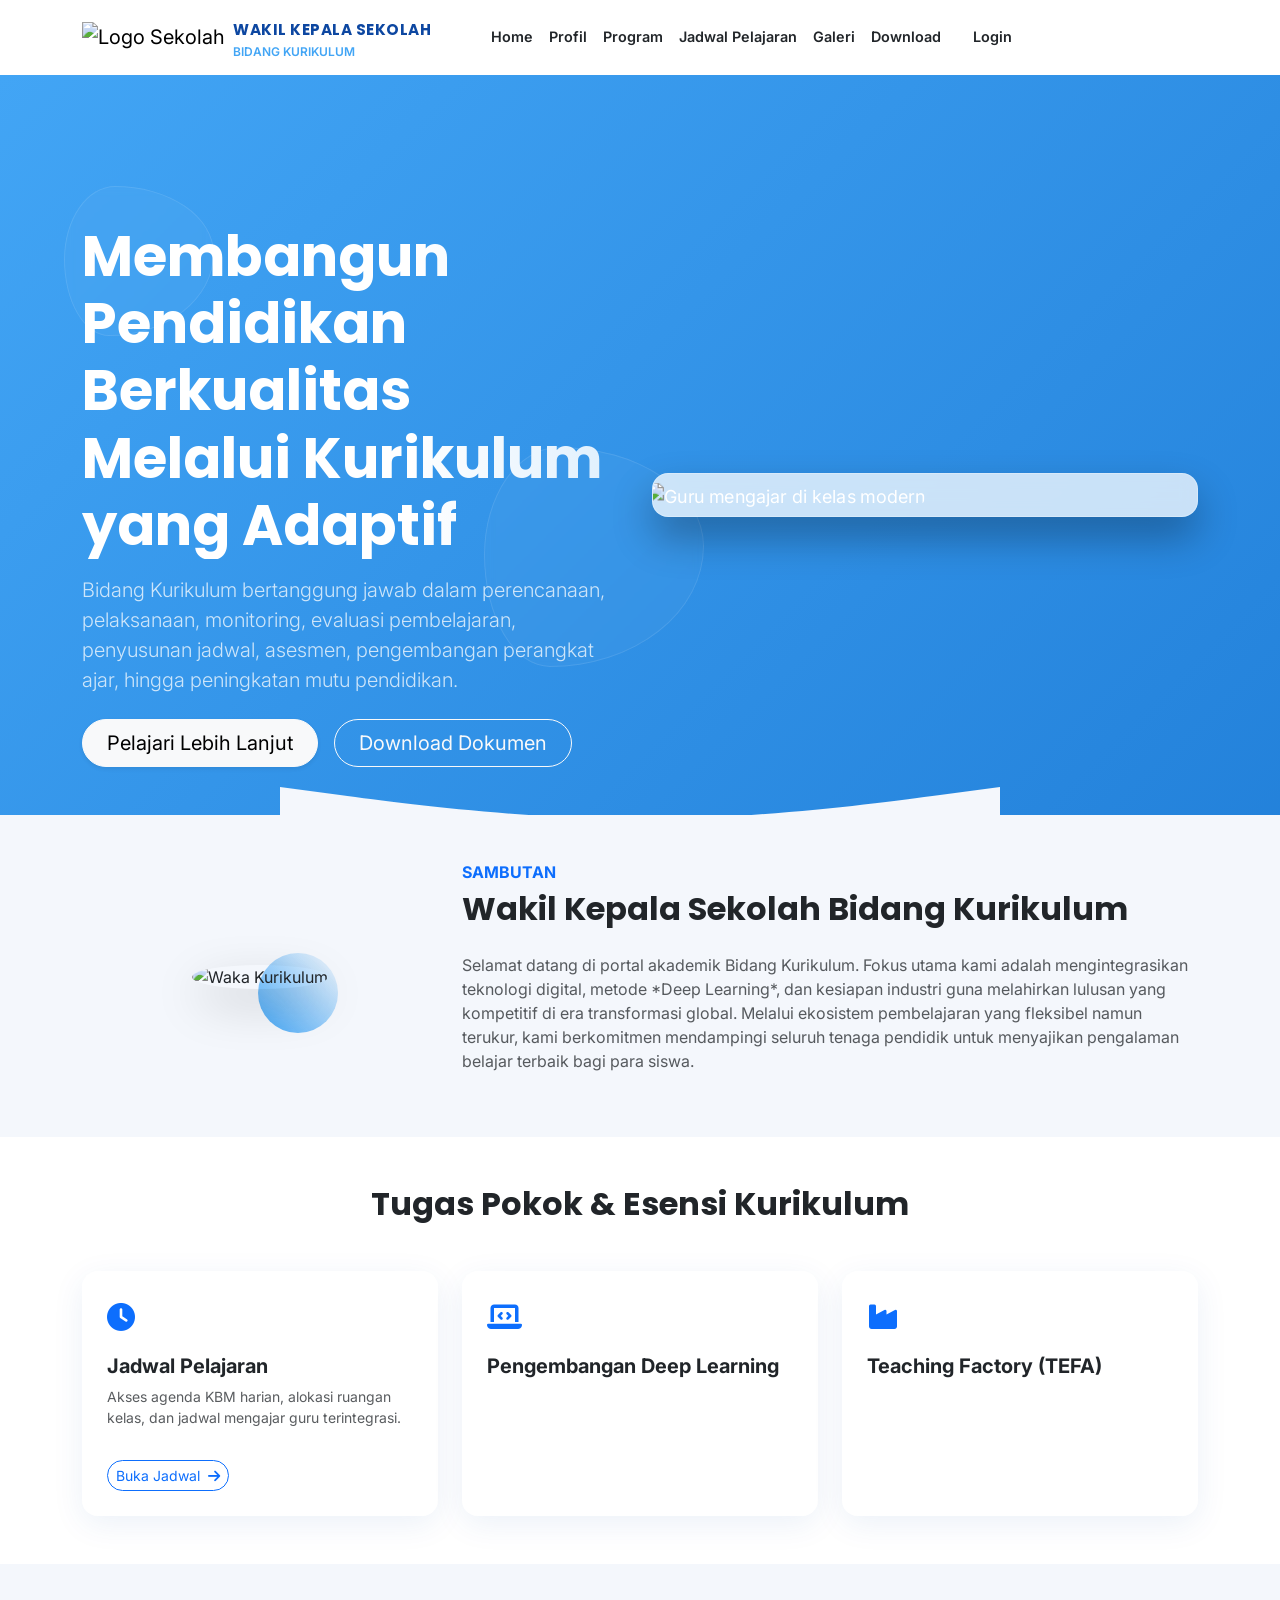
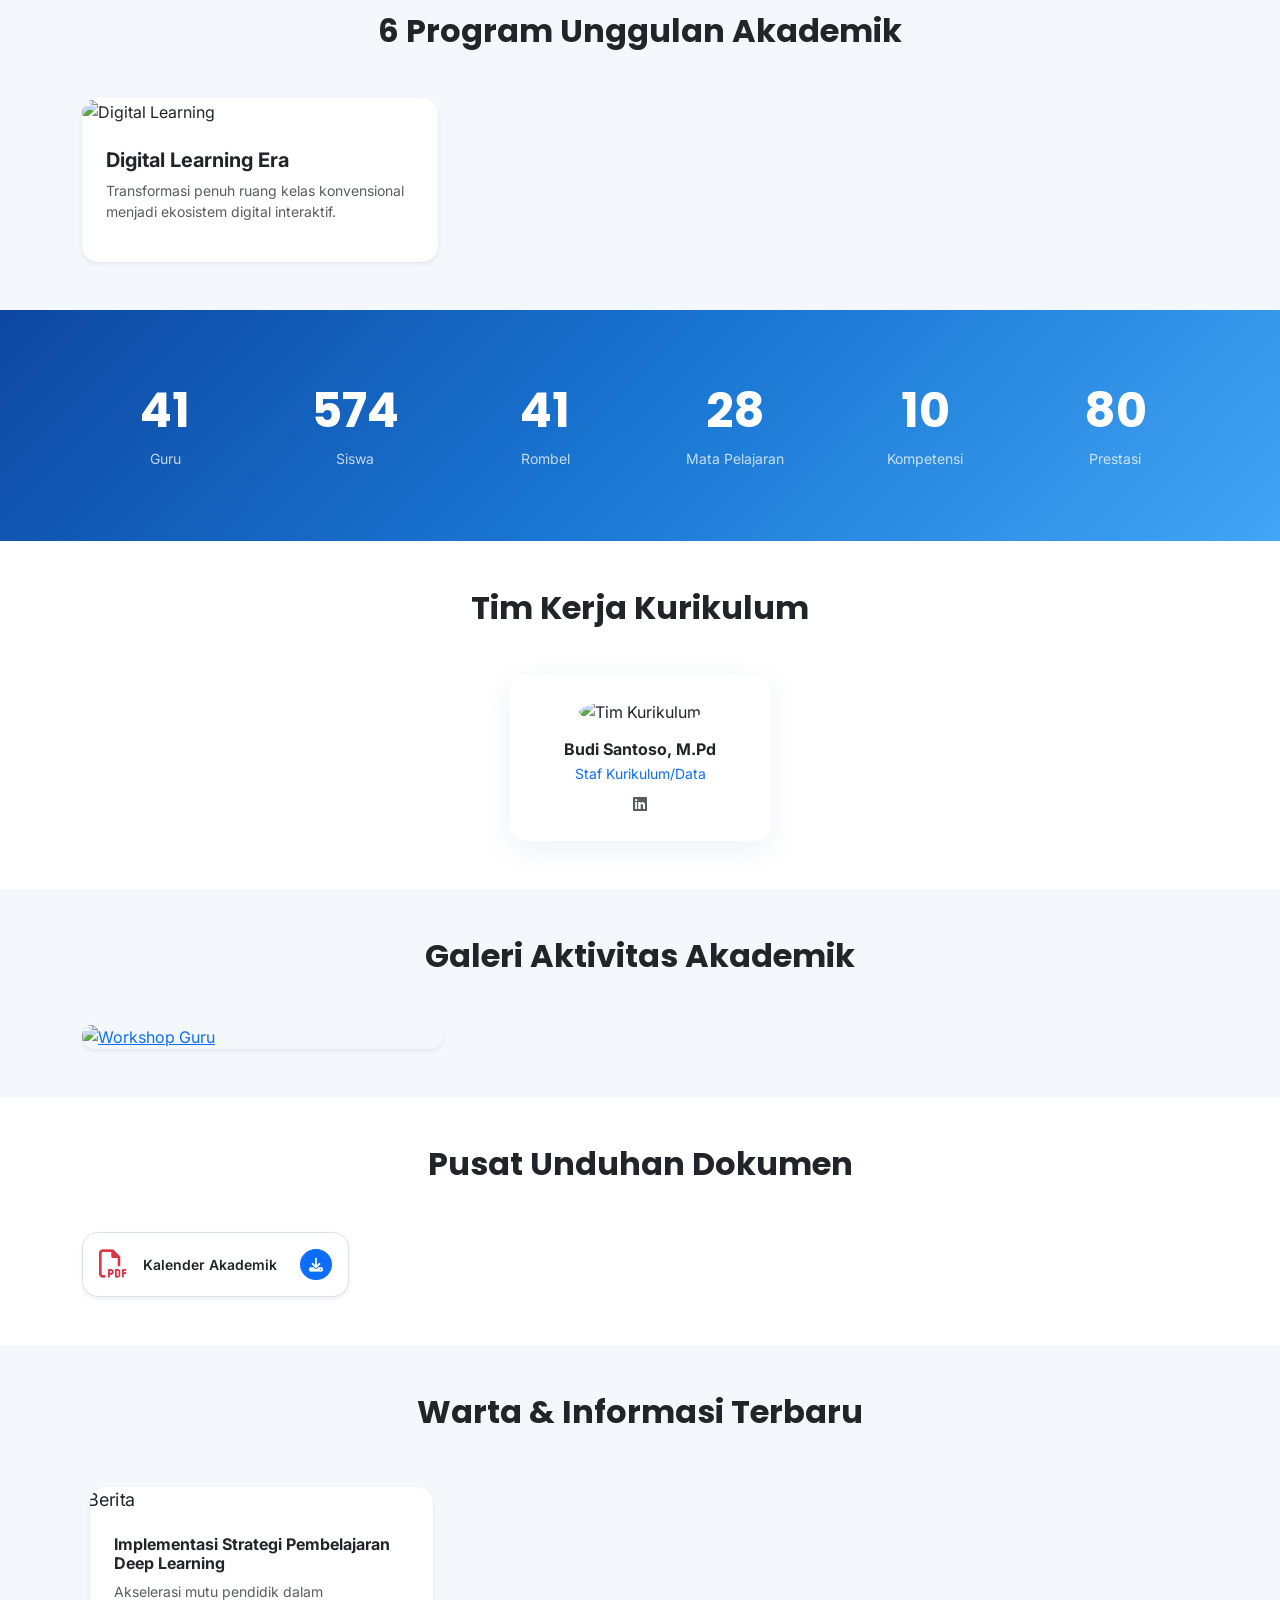
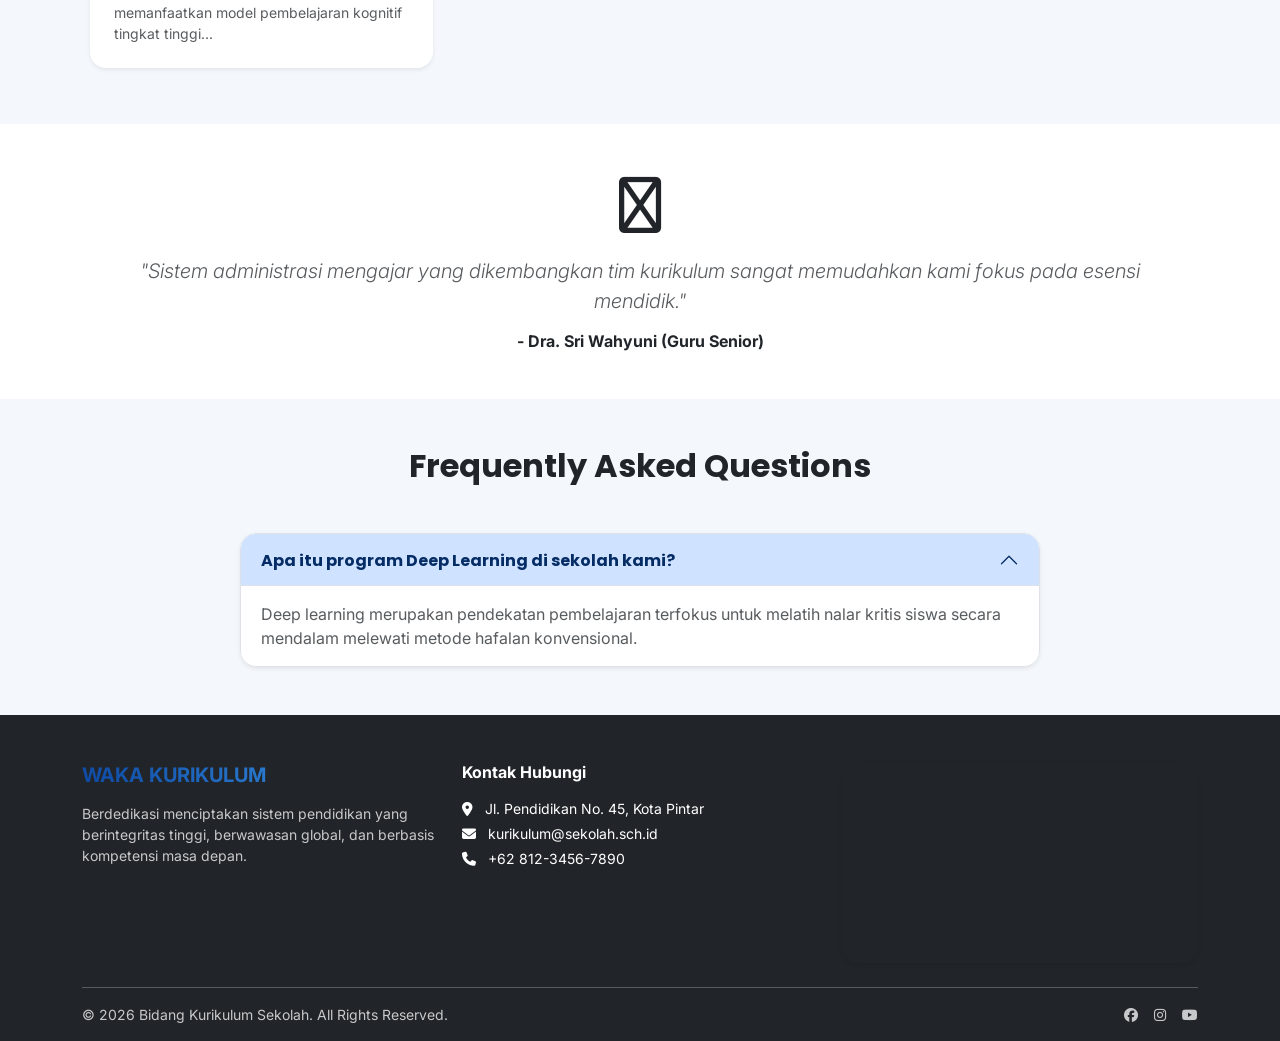
==== commit 59e7dbc1: "Update index.html" ====
--- a/index.html
+++ b/index.html
@@ -16,6 +16,72 @@
     <!-- Custom CSS -->
     <link rel="stylesheet" href="style.css">
     <style>
+        /* ================= PREMIUM HERO ANIMATIONS & EFFECTS ================= */
+        .hero-section {
+            background: linear-gradient(-45deg, #0D47A1, #1565C0, #1976D2, #42A5F5);
+            background-size: 400% 400%;
+            animation: gradientBG 15s ease infinite;
+            position: relative;
+        }
+
+        @keyframes gradientBG {
+            0% { background-position: 0% 50%; }
+            50% { background-position: 100% 50%; }
+            100% { background-position: 0% 50%; }
+        }
+
+        /* Text Gradient Effect */
+        .hero-title-animate {
+            background: linear-gradient(to right, #ffffff 30%, #bbdefb 70%, #ffffff);
+            background-size: 200% auto;
+            -webkit-background-clip: text;
+            -webkit-text-fill-color: transparent;
+            animation: shineText 4s linear infinite;
+        }
+
+        @keyframes shineText {
+            to { background-position: 200% center; }
+        }
+
+        /* Floating Background Shapes */
+        .hero-floating-shape {
+            position: absolute;
+            background: rgba(255, 255, 255, 0.03);
+            backdrop-filter: blur(5px);
+            border: 1px solid rgba(255, 255, 255, 0.1);
+            border-radius: 34% 66% 70% 30% / 49% 45% 55% 51%;
+            animation: fluidShape 8s ease-in-out infinite alternate;
+            z-index: 1;
+        }
+        .shape-hero-1 { width: 150px; height: 150px; top: 15%; left: 5%; animation-duration: 9s; }
+        .shape-hero-2 { width: 220px; height: 220px; bottom: 20%; right: 45%; animation-duration: 12s; }
+
+        @keyframes fluidShape {
+            0% { transform: translateY(0px) rotate(0deg); border-radius: 34% 66% 70% 30% / 49% 45% 55% 51%; }
+            100% { transform: translateY(-25px) rotate(15deg); border-radius: 66% 34% 30% 70% / 55% 49% 51% 45%; }
+        }
+
+        /* Interactive Card Custom Hover Effects */
+        .hero-swiper-glow {
+            box-shadow: 0 20px 40px rgba(0, 0, 0, 0.3);
+            transition: all 0.5s cubic-bezier(0.165, 0.84, 0.44, 1);
+        }
+        .hero-swiper-glow:hover {
+            transform: scale(1.02) rotate(0.5deg);
+            box-shadow: 0 30px 60px rgba(66, 165, 245, 0.4);
+            border-color: rgba(255, 255, 255, 0.4) !important;
+        }
+
+        /* Zoom Effect On Slider Images */
+        .swiper-slide-active img {
+            animation: zoomEffect 4.5s ease-in-out forwards;
+        }
+
+        @keyframes zoomEffect {
+            0% { transform: scale(1); }
+            100% { transform: scale(1.12); }
+        }
+
         /* CSS TAMBAHAN UNTUK MODAL JADWAL FULLSCREEN */
         .modal-fullscreen-custom .modal-content {
             background: rgba(255, 255, 255, 0.95);
@@ -99,22 +165,26 @@
 
     <!-- HERO SECTION -->
     <section id="home" class="hero-section text-white d-flex align-items-center position-relative overflow-hidden">
+        <!-- Animated Fluid Shapes -->
+        <div class="hero-floating-shape shape-hero-1"></div>
+        <div class="hero-floating-shape shape-hero-2"></div>
+
         <div class="container position-relative z-2">
             <div class="row align-items-center min-vh-75 py-5">
-                <div class="col-lg-6" data-aos="fade-right">
-                    <h1 class="display-4 fw-bold mb-3">Membangun Pendidikan Berkualitas Melalui Kurikulum yang Adaptif</h1>
-                    <p class="lead opacity-75 mb-4">Bidang Kurikulum bertanggung jawab dalam perencanaan, pelaksanaan, monitoring, evaluasi pembelajaran, penyusunan jadwal, asesmen, pengembangan perangkat ajar, hingga peningkatan mutu pendidikan.</p>
-                    <div class="d-flex gap-3">
-                        <a href="#sambutan" class="btn btn-light btn-lg rounded-pill px-4 shadow-sm hover-glow">Pelajari Lebih Lanjut</a>
-                        <a href="#dokumen" class="btn btn-outline-light btn-lg rounded-pill px-4">Download Dokumen</a>
-                    </div>
-                </div>
-                <div class="col-lg-6 mt-5 mt-lg-0" data-aos="fade-left">
-                    <div class="swiper hero-swiper rounded-4 overflow-hidden glass-card p-2">
+                <div class="col-lg-6" data-aos="fade-right" data-aos-duration="1200">
+                    <h1 class="display-4 fw-bold mb-3 hero-title-animate">Membangun Pendidikan Berkualitas Melalui Kurikulum yang Adaptif</h1>
+                    <p class="lead opacity-75 mb-4" data-aos="fade-up" data-aos-delay="200">Bidang Kurikulum bertanggung jawab dalam perencanaan, pelaksanaan, monitoring, evaluasi pembelajaran, penyusunan jadwal, asesmen, pengembangan perangkat ajar, hingga peningkatan mutu pendidikan.</p>
+                    <div class="d-flex gap-3" data-aos="fade-up" data-aos-delay="400">
+                        <a href="#sambutan" class="btn btn-light btn-lg rounded-pill px-4 shadow-sm hover-glow transition-all">Pelajari Lebih Lanjut</a>
+                        <a href="#dokumen" class="btn btn-outline-light btn-lg rounded-pill px-4 transition-all">Download Dokumen</a>
+                    </div>
+                </div>
+                <div class="col-lg-6 mt-5 mt-lg-0" data-aos="fade-left" data-aos-duration="1200" data-aos-delay="200">
+                    <div class="swiper hero-swiper rounded-4 overflow-hidden glass-card p-2 hero-swiper-glow">
                         <div class="swiper-wrapper">
-                            <div class="swiper-slide"><img data-src="https://images.unsplash.com/photo-1524178232363-1fb2b075b655?w=600&auto=format&fit=crop&q=80" class="img-fluid rounded-4 lazy" alt="Guru mengajar di kelas modern"></div>
-                            <div class="swiper-slide"><img data-src="https://images.unsplash.com/photo-1531482615713-2afd69097998?w=600&auto=format&fit=crop&q=80" class="img-fluid rounded-4 lazy" alt="Siswa belajar menggunakan laptop"></div>
-                            <div class="swiper-slide"><img data-src="https://images.unsplash.com/photo-1581092921461-eab62e97a780?w=600&auto=format&fit=crop&q=80" class="img-fluid rounded-4 lazy" alt="Laboratorium komputer SMK"></div>
+                            <div class="swiper-slide"><img src="https://images.unsplash.com/photo-1524178232363-1fb2b075b655?w=600&auto=format&fit=crop&q=80" class="img-fluid rounded-4" alt="Guru mengajar di kelas modern"></div>
+                            <div class="swiper-slide"><img src="https://images.unsplash.com/photo-1531482615713-2afd69097998?w=600&auto=format&fit=crop&q=80" class="img-fluid rounded-4" alt="Siswa belajar menggunakan laptop"></div>
+                            <div class="swiper-slide"><img src="https://images.unsplash.com/photo-1581092921461-eab62e97a780?w=600&auto=format&fit=crop&q=80" class="img-fluid rounded-4" alt="Laboratorium komputer SMK"></div>
                         </div>
                     </div>
                 </div>
@@ -129,7 +199,7 @@
             <div class="row align-items-center">
                 <div class="col-lg-4 text-center mb-4 mb-lg-0" data-aos="zoom-in">
                     <div class="avatar-wrapper position-relative d-inline-block">
-                        <img data-src="https://images.unsplash.com/photo-1573496359142-b8d87734a5a2?w=400&auto=format&fit=crop&q=80" alt="Waka Kurikulum" class="rounded-circle img-fluid shadow-lg main-avatar lazy">
+                        <img src="https://images.unsplash.com/photo-1573496359142-b8d87734a5a2?w=400&auto=format&fit=crop&q=80" alt="Waka Kurikulum" class="rounded-circle img-fluid shadow-lg main-avatar">
                         <div class="floating-shape shape-1"></div>
                     </div>
                 </div>
@@ -187,7 +257,7 @@
                 <div class="col-lg-4 col-md-6" data-aos="zoom-in">
                     <div class="card border-0 rounded-4 shadow-sm overflow-hidden h-100 program-card">
                         <div class="img-zoom-container">
-                            <img data-src="https://images.unsplash.com/photo-1516321318423-f06f85e504b3?w=500&auto=format&fit=crop&q=80" class="card-img-top lazy" alt="Digital Learning">
+                            <img src="https://images.unsplash.com/photo-1516321318423-f06f85e504b3?w=500&auto=format&fit=crop&q=80" class="card-img-top" alt="Digital Learning">
                         </div>
                         <div class="card-body p-4">
                             <h5 class="fw-bold">Digital Learning Era</h5>
@@ -238,7 +308,7 @@
             <div class="row g-4 justify-content-center">
                 <div class="col-lg-3 col-md-6 text-center" data-aos="fade-up">
                     <div class="glass-card p-4 rounded-4 hover-glow transition-all">
-                        <img data-src="https://images.unsplash.com/photo-1560250097-0b93528c311a?w=300&auto=format&fit=crop&q=80" class="rounded-circle img-fluid mb-3 lazy" style="width:120px;height:120px;object-fit:cover;" alt="Tim Kurikulum">
+                        <img src="https://images.unsplash.com/photo-1560250097-0b93528c311a?w=300&auto=format&fit=crop&q=80" class="rounded-circle img-fluid mb-3" style="width:120px;height:120px;object-fit:cover;" alt="Tim Kurikulum">
                         <h6 class="fw-bold mb-1">Budi Santoso, M.Pd</h6>
                         <p class="text-primary small mb-2">Staf Kurikulum/Data</p>
                         <div class="social-links"><a href="#" class="text-muted mx-1"><i class="fab fa-linkedin"></i></a></div>
@@ -256,7 +326,7 @@
                 <div class="col-md-4 col-sm-6">
                     <a href="https://images.unsplash.com/photo-1517245386807-bb43f82c33c4?w=800" class="glightbox">
                         <div class="overflow-hidden rounded-4 position-relative img-zoom-container shadow-sm">
-                            <img data-src="https://images.unsplash.com/photo-1517245386807-bb43f82c33c4?w=500" class="img-fluid lazy" alt="Workshop Guru">
+                            <img src="https://images.unsplash.com/photo-1517245386807-bb43f82c33c4?w=500" class="img-fluid" alt="Workshop Guru">
                         </div>
                     </a>
                 </div>
@@ -290,7 +360,7 @@
                 <div class="swiper-wrapper">
                     <div class="swiper-slide p-2">
                         <div class="card border-0 shadow-sm rounded-4 overflow-hidden h-100">
-                            <img data-src="https://images.unsplash.com/photo-1427504494785-3a9ca7044f45?w=500" class="card-img-top lazy" alt="Berita">
+                            <img src="https://images.unsplash.com/photo-1427504494785-3a9ca7044f45?w=500" class="card-img-top" alt="Berita">
                             <div class="card-body p-4">
                                 <h6 class="fw-bold">Implementasi Strategi Pembelajaran Deep Learning</h6>
                                 <p class="text-muted small mb-0">Akselerasi mutu pendidik dalam memanfaatkan model pembelajaran kognitif tingkat tinggi...</p>
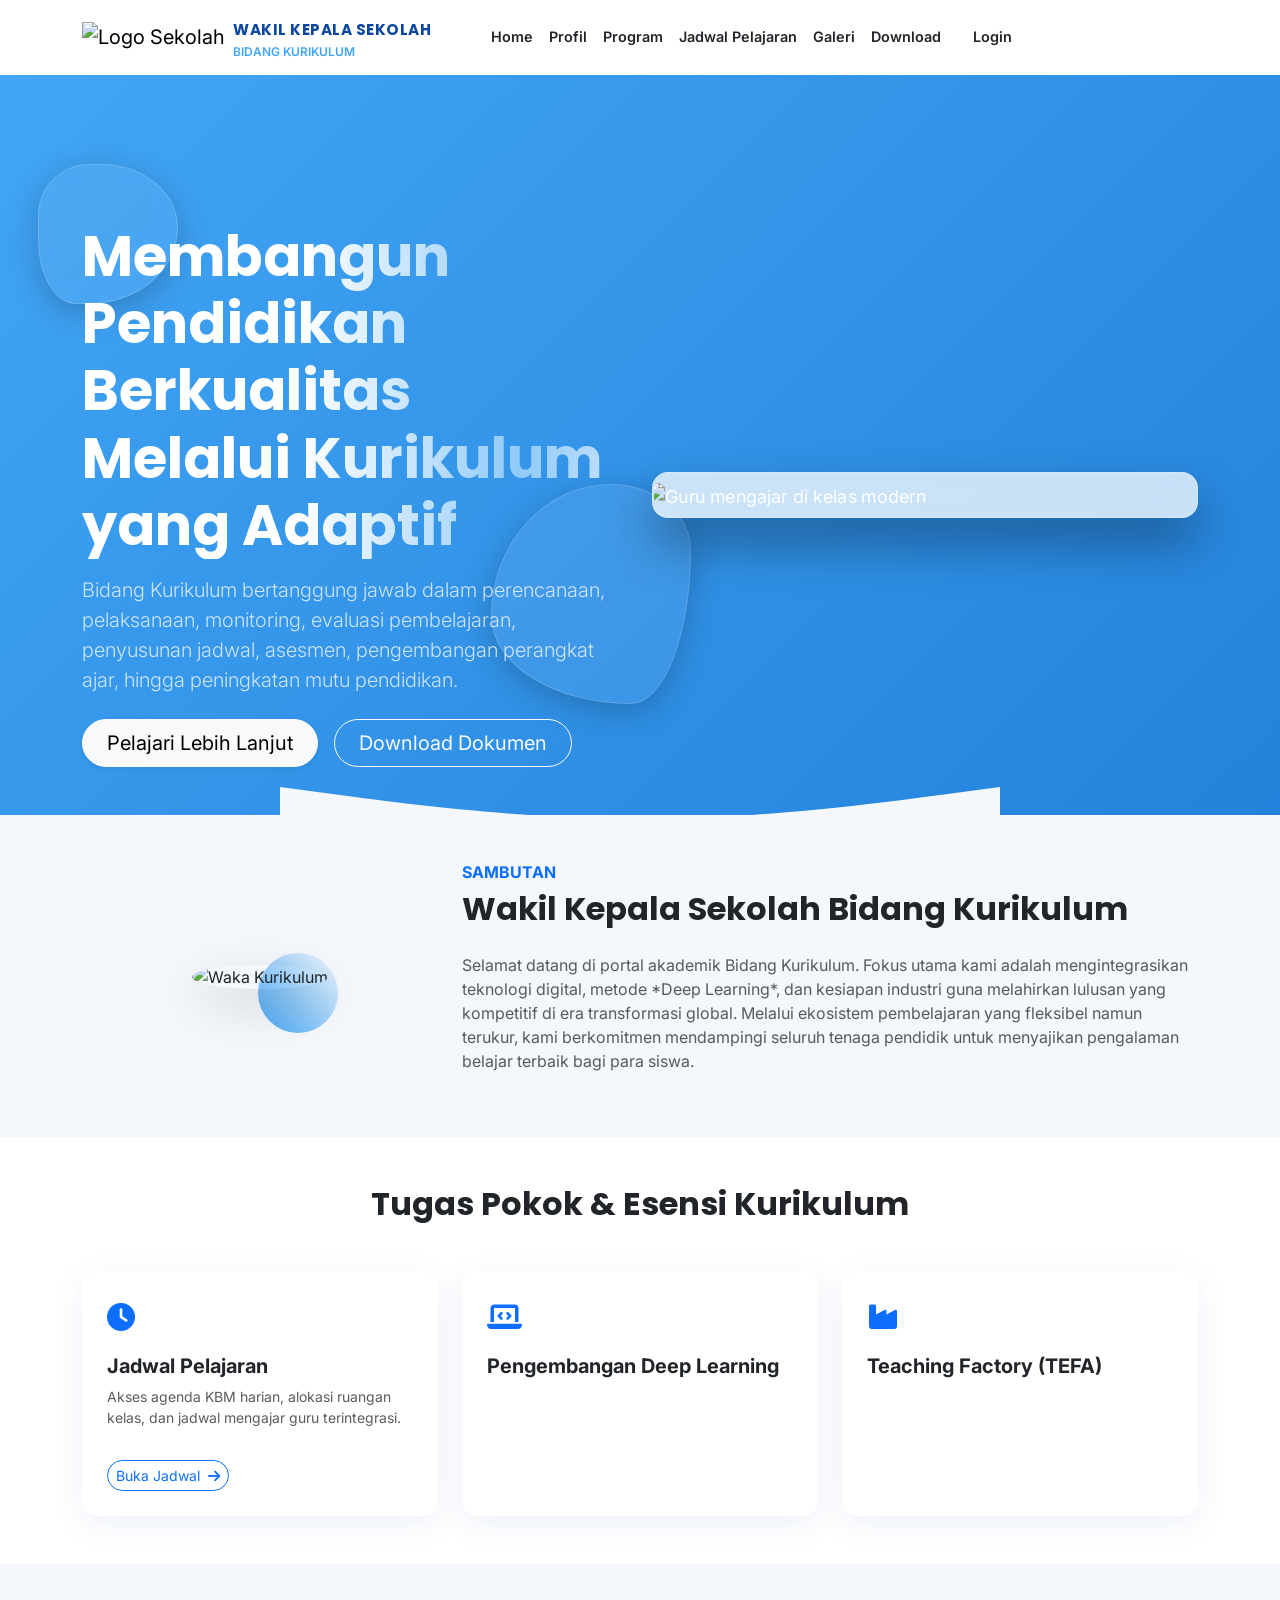
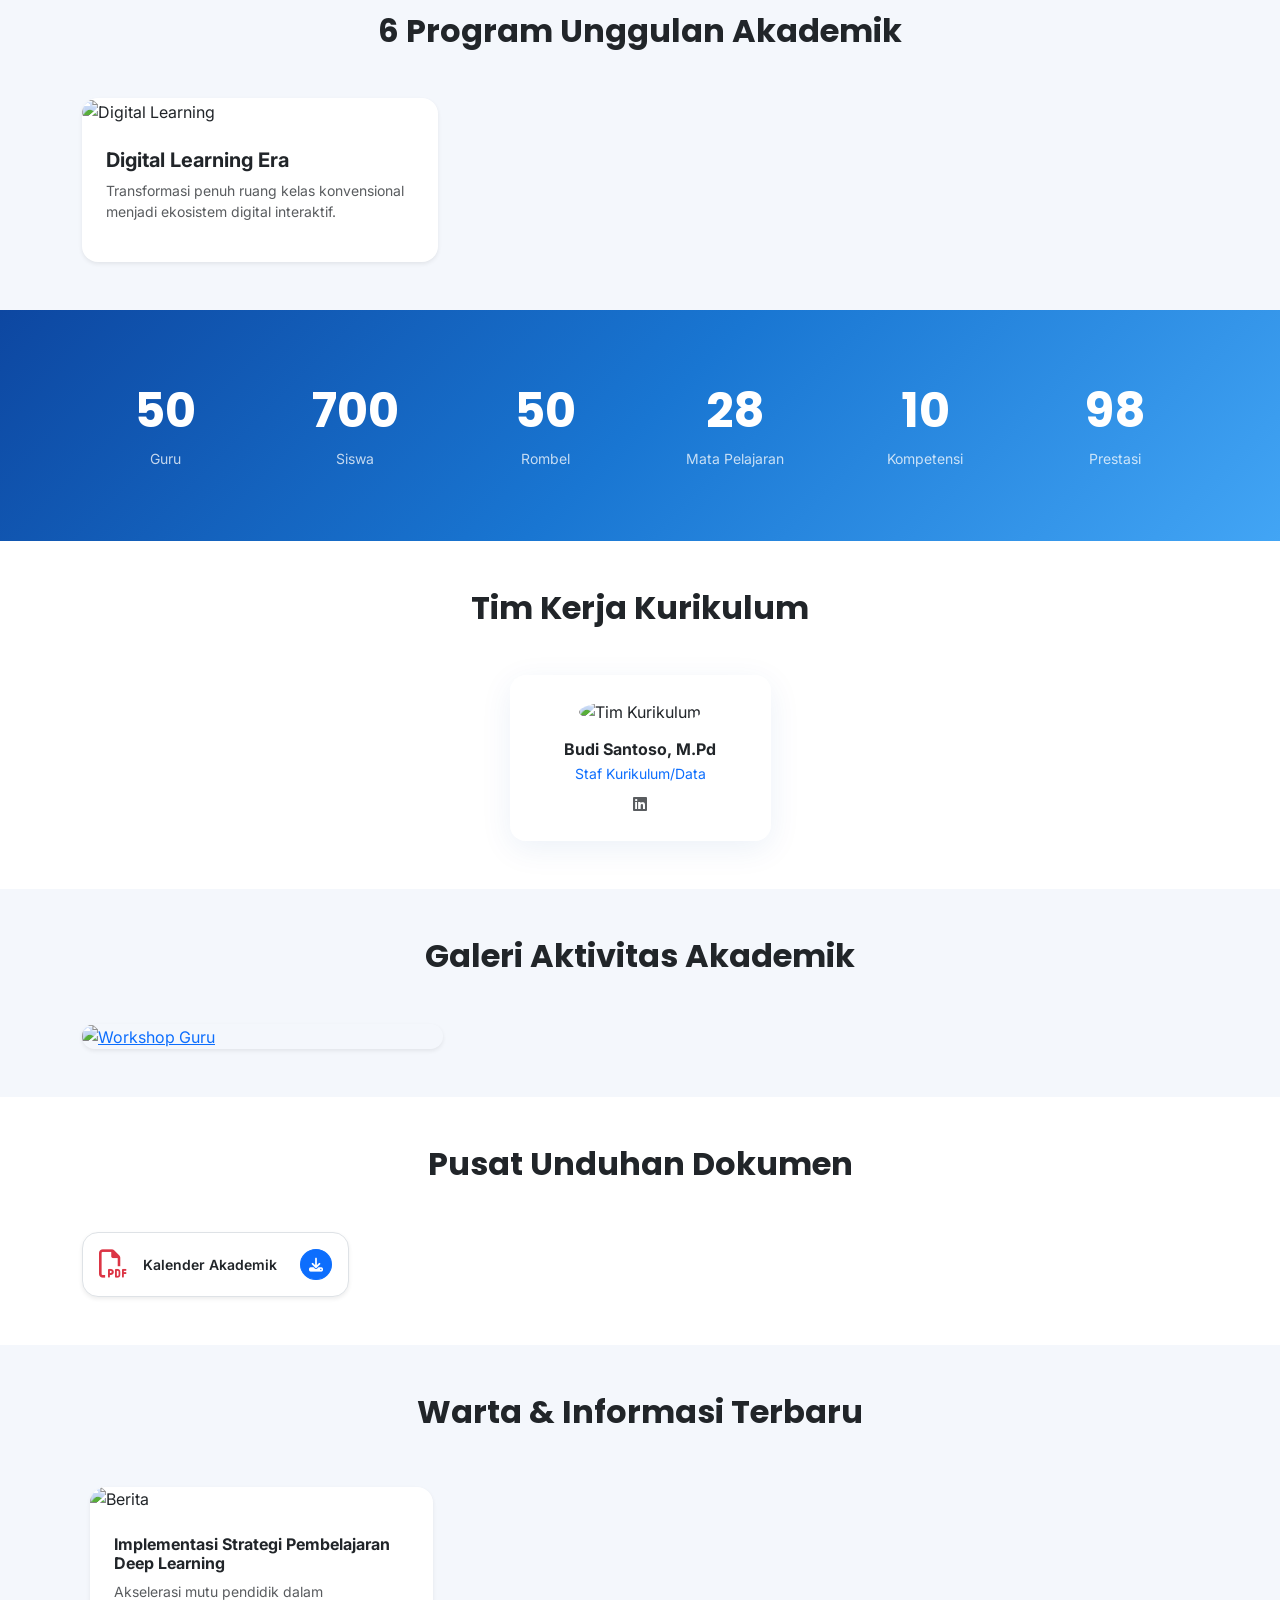
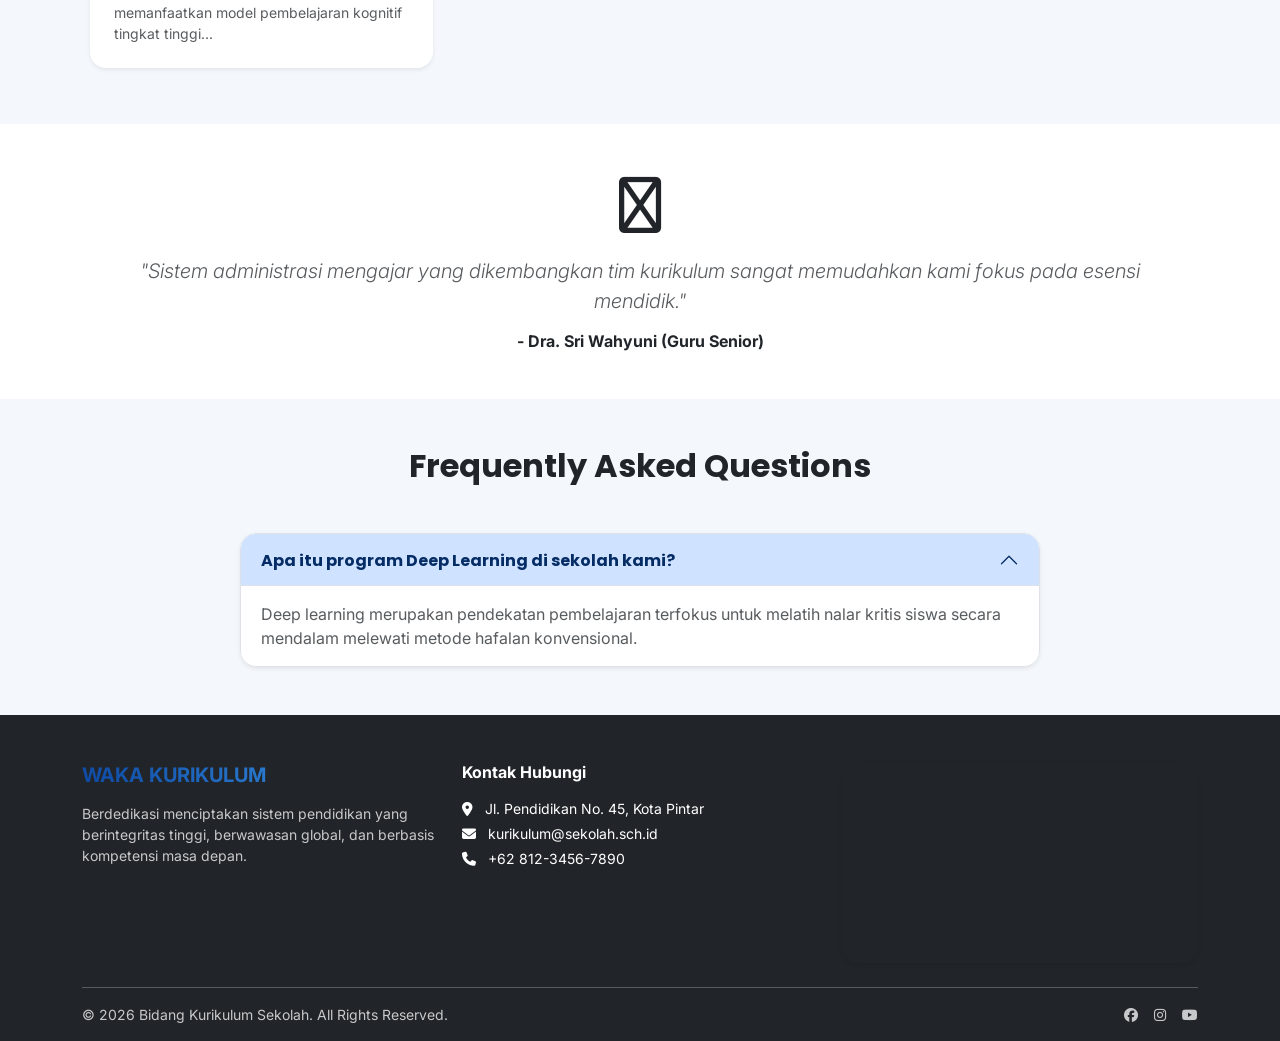
==== commit c02b0892: "Update print statement from 'Hello' to 'Goodbye'" ====
--- a/index.html
+++ b/index.html
@@ -5,79 +5,102 @@
     <meta name="viewport" content="width=device-width, initial-scale=1.0">
     <title>Waka Kurikulum - Landing Page Modern</title>
     <meta name="description" content="Mewujudkan Sistem Pembelajaran Berkualitas, Adaptif, dan Berorientasi Masa Depan.">
-    <!-- Fonts & Icons -->
     <link href="https://fonts.googleapis.com/css2?family=Inter:wght@300;400;600&family=Nunito:wght@400;700&family=Poppins:wght@400;600;700&display=swap" rel="stylesheet">
     <link rel="stylesheet" href="https://cdnjs.cloudflare.com/ajax/libs/font-awesome/6.4.0/css/all.min.css">
-    <!-- Third Party CSS -->
     <link href="https://cdn.jsdelivr.net/npm/bootstrap@5.3.2/dist/css/bootstrap.min.css" rel="stylesheet">
     <link rel="stylesheet" href="https://unpkg.com/aos@next/dist/aos.css" />
     <link rel="stylesheet" href="https://cdn.jsdelivr.net/npm/swiper@10/swiper-bundle.min.css" />
     <link rel="stylesheet" href="https://cdnjs.cloudflare.com/ajax/libs/glightbox/3.2.0/css/glightbox.min.css" />
-    <!-- Custom CSS -->
     <link rel="stylesheet" href="style.css">
     <style>
-        /* ================= PREMIUM HERO ANIMATIONS & EFFECTS ================= */
+        /* ================= KUSTOM ANIMASI HERO MAKSIMAL & JELAS ================= */
         .hero-section {
+            /* Perubahan warna gradasi yang kontras agar gerakan animasi background terlihat jelas */
             background: linear-gradient(-45deg, #0D47A1, #1565C0, #1976D2, #42A5F5);
             background-size: 400% 400%;
-            animation: gradientBG 15s ease infinite;
+            animation: premiumGradient 10s ease infinite;
             position: relative;
-        }
-
-        @keyframes gradientBG {
+            overflow: hidden;
+            z-index: 1;
+        }
+
+        @keyframes premiumGradient {
             0% { background-position: 0% 50%; }
             50% { background-position: 100% 50%; }
             100% { background-position: 0% 50%; }
         }
 
-        /* Text Gradient Effect */
+        /* Efek Kilau Gradasi pada Teks Judul (Shine Text Effect) */
         .hero-title-animate {
-            background: linear-gradient(to right, #ffffff 30%, #bbdefb 70%, #ffffff);
+            background: linear-gradient(to right, #ffffff 20%, #90caf9 40%, #ffffff 60%, #ffffff 100%);
             background-size: 200% auto;
             -webkit-background-clip: text;
             -webkit-text-fill-color: transparent;
-            animation: shineText 4s linear infinite;
-        }
-
-        @keyframes shineText {
+            animation: shineTextEngine 4s linear infinite;
+        }
+
+        @keyframes shineTextEngine {
             to { background-position: 200% center; }
         }
 
-        /* Floating Background Shapes */
-        .hero-floating-shape {
+        /* Ornamen Kaca Melayang (Glassmorphism Floating Shapes) */
+        .hero-shape-container {
             position: absolute;
-            background: rgba(255, 255, 255, 0.03);
-            backdrop-filter: blur(5px);
-            border: 1px solid rgba(255, 255, 255, 0.1);
-            border-radius: 34% 66% 70% 30% / 49% 45% 55% 51%;
-            animation: fluidShape 8s ease-in-out infinite alternate;
+            inset: 0;
+            pointer-events: none;
             z-index: 1;
         }
-        .shape-hero-1 { width: 150px; height: 150px; top: 15%; left: 5%; animation-duration: 9s; }
-        .shape-hero-2 { width: 220px; height: 220px; bottom: 20%; right: 45%; animation-duration: 12s; }
-
-        @keyframes fluidShape {
-            0% { transform: translateY(0px) rotate(0deg); border-radius: 34% 66% 70% 30% / 49% 45% 55% 51%; }
-            100% { transform: translateY(-25px) rotate(15deg); border-radius: 66% 34% 30% 70% / 55% 49% 51% 45%; }
-        }
-
-        /* Interactive Card Custom Hover Effects */
-        .hero-swiper-glow {
-            box-shadow: 0 20px 40px rgba(0, 0, 0, 0.3);
+        .premium-floating-shape {
+            position: absolute;
+            background: rgba(255, 255, 255, 0.07);
+            backdrop-filter: blur(10px);
+            -webkit-backdrop-filter: blur(10px);
+            border: 1px solid rgba(255, 255, 255, 0.15);
+            box-shadow: 0 8px 32px 0 rgba(0, 0, 0, 0.2);
+            animation: smoothFloat 8s ease-in-out infinite alternate;
+        }
+        /* Bentuk Organik Cair 1 */
+        .shape-fluid-1 {
+            width: 140px; height: 140px;
+            top: 12%; left: 3%;
+            border-radius: 40% 60% 70% 30% / 40% 50% 60% 50%;
+            animation-duration: 7s;
+        }
+        /* Bentuk Organik Cair 2 */
+        .shape-fluid-2 {
+            width: 200px; height: 220px;
+            bottom: 15%; right: 46%;
+            border-radius: 60% 40% 30% 70% / 60% 30% 70% 40%;
+            animation-duration: 11s;
+        }
+
+        @keyframes smoothFloat {
+            0% { transform: translateY(0px) rotate(0deg); }
+            100% { transform: translateY(-30px) rotate(12deg) scale(1.05); }
+        }
+
+        /* Efek Hover Glow dan Bayangan Kuat Pada Frame Slider */
+        .premium-slider-shadow {
+            box-shadow: 0 25px 50px rgba(0, 0, 0, 0.35) !important;
+            border: 2px solid rgba(255, 255, 255, 0.1) !important;
             transition: all 0.5s cubic-bezier(0.165, 0.84, 0.44, 1);
         }
-        .hero-swiper-glow:hover {
-            transform: scale(1.02) rotate(0.5deg);
-            box-shadow: 0 30px 60px rgba(66, 165, 245, 0.4);
-            border-color: rgba(255, 255, 255, 0.4) !important;
-        }
-
-        /* Zoom Effect On Slider Images */
-        .swiper-slide-active img {
-            animation: zoomEffect 4.5s ease-in-out forwards;
-        }
-
-        @keyframes zoomEffect {
+        .premium-slider-shadow:hover {
+            transform: translateY(-5px) scale(1.01);
+            box-shadow: 0 35px 60px rgba(66, 165, 245, 0.45) !important;
+            border-color: rgba(255, 255, 255, 0.35) !important;
+        }
+
+        /* Paksa Efek Zoom Halus (Ken Burns Effect) pada Slide yang Aktif */
+        .swiper-slide-active .zoom-image-effect {
+            animation: kenBurnsZoom 4.5s ease-in-out forwards;
+        }
+        .swiper-slide .zoom-image-effect {
+            transform: scale(1);
+            transition: transform 0.8s ease;
+        }
+
+        @keyframes kenBurnsZoom {
             0% { transform: scale(1); }
             100% { transform: scale(1.12); }
         }
@@ -122,15 +145,12 @@
 </head>
 <body>
 
-    <!-- LOADING SCREEN -->
     <div id="loading-screen">
         <div class="spinner-border text-primary" role="status"></div>
     </div>
 
-    <!-- PARTICLE BACKGROUND (Hero Only) -->
     <div id="particles-js"></div>
 
-    <!-- HEADER & NAVBAR -->
     <header class="sticky-top">
         <nav class="navbar navbar-expand-lg glass-nav">
             <div class="container">
@@ -163,11 +183,11 @@
         </nav>
     </header>
 
-    <!-- HERO SECTION -->
     <section id="home" class="hero-section text-white d-flex align-items-center position-relative overflow-hidden">
-        <!-- Animated Fluid Shapes -->
-        <div class="hero-floating-shape shape-hero-1"></div>
-        <div class="hero-floating-shape shape-hero-2"></div>
+        <div class="hero-shape-container">
+            <div class="premium-floating-shape shape-fluid-1"></div>
+            <div class="premium-floating-shape shape-fluid-2"></div>
+        </div>
 
         <div class="container position-relative z-2">
             <div class="row align-items-center min-vh-75 py-5">
@@ -175,16 +195,16 @@
                     <h1 class="display-4 fw-bold mb-3 hero-title-animate">Membangun Pendidikan Berkualitas Melalui Kurikulum yang Adaptif</h1>
                     <p class="lead opacity-75 mb-4" data-aos="fade-up" data-aos-delay="200">Bidang Kurikulum bertanggung jawab dalam perencanaan, pelaksanaan, monitoring, evaluasi pembelajaran, penyusunan jadwal, asesmen, pengembangan perangkat ajar, hingga peningkatan mutu pendidikan.</p>
                     <div class="d-flex gap-3" data-aos="fade-up" data-aos-delay="400">
-                        <a href="#sambutan" class="btn btn-light btn-lg rounded-pill px-4 shadow-sm hover-glow transition-all">Pelajari Lebih Lanjut</a>
-                        <a href="#dokumen" class="btn btn-outline-light btn-lg rounded-pill px-4 transition-all">Download Dokumen</a>
+                        <a href="#sambutan" class="btn btn-light btn-lg rounded-pill px-4 shadow-sm hover-glow">Pelajari Lebih Lanjut</a>
+                        <a href="#dokumen" class="btn btn-outline-light btn-lg rounded-pill px-4">Download Dokumen</a>
                     </div>
                 </div>
                 <div class="col-lg-6 mt-5 mt-lg-0" data-aos="fade-left" data-aos-duration="1200" data-aos-delay="200">
-                    <div class="swiper hero-swiper rounded-4 overflow-hidden glass-card p-2 hero-swiper-glow">
+                    <div class="swiper hero-swiper rounded-4 overflow-hidden glass-card p-2 premium-slider-shadow">
                         <div class="swiper-wrapper">
-                            <div class="swiper-slide"><img src="https://images.unsplash.com/photo-1524178232363-1fb2b075b655?w=600&auto=format&fit=crop&q=80" class="img-fluid rounded-4" alt="Guru mengajar di kelas modern"></div>
-                            <div class="swiper-slide"><img src="https://images.unsplash.com/photo-1531482615713-2afd69097998?w=600&auto=format&fit=crop&q=80" class="img-fluid rounded-4" alt="Siswa belajar menggunakan laptop"></div>
-                            <div class="swiper-slide"><img src="https://images.unsplash.com/photo-1581092921461-eab62e97a780?w=600&auto=format&fit=crop&q=80" class="img-fluid rounded-4" alt="Laboratorium komputer SMK"></div>
+                            <div class="swiper-slide"><img src="https://images.unsplash.com/photo-1524178232363-1fb2b075b655?w=600&auto=format&fit=crop&q=80" class="img-fluid rounded-4 zoom-image-effect" alt="Guru mengajar di kelas modern"></div>
+                            <div class="swiper-slide"><img src="https://images.unsplash.com/photo-1531482615713-2afd69097998?w=600&auto=format&fit=crop&q=80" class="img-fluid rounded-4 zoom-image-effect" alt="Siswa belajar menggunakan laptop"></div>
+                            <div class="swiper-slide"><img src="https://images.unsplash.com/photo-1581092921461-eab62e97a780?w=600&auto=format&fit=crop&q=80" class="img-fluid rounded-4 zoom-image-effect" alt="Laboratorium komputer SMK"></div>
                         </div>
                     </div>
                 </div>
@@ -193,13 +213,12 @@
         <div class="wave-container"><svg viewBox="0 0 1440 120" class="wave-svg"><path d="M0,64L120,80C240,96,480,128,720,128C960,128,1200,96,1320,80L1440,64L1440,120L1320,120C1200,120,960,120,720,120C480,120,240,120,120,120L0,120Z"></path></svg></div>
     </section>
 
-    <!-- SECTION SAMBUTAN -->
     <section id="sambutan" class="py-5 section-padding bg-light-blue">
         <div class="container">
             <div class="row align-items-center">
                 <div class="col-lg-4 text-center mb-4 mb-lg-0" data-aos="zoom-in">
                     <div class="avatar-wrapper position-relative d-inline-block">
-                        <img src="https://images.unsplash.com/photo-1573496359142-b8d87734a5a2?w=400&auto=format&fit=crop&q=80" alt="Waka Kurikulum" class="rounded-circle img-fluid shadow-lg main-avatar">
+                        <img data-src="https://images.unsplash.com/photo-1573496359142-b8d87734a5a2?w=400&auto=format&fit=crop&q=80" alt="Waka Kurikulum" class="rounded-circle img-fluid shadow-lg main-avatar lazy">
                         <div class="floating-shape shape-1"></div>
                     </div>
                 </div>
@@ -212,7 +231,6 @@
         </div>
     </section>
 
-    <!-- SECTION TUGAS POKOK -->
     <section id="tugas" class="py-5 section-padding">
         <div class="container">
             <div class="text-center mb-5" data-aos="fade-up">
@@ -220,7 +238,6 @@
                 <div class="heading-line mx-auto"></div>
             </div>
             <div class="row g-4">
-                <!-- CARD JADWAL TERINTEGRASI PADA LANDING PAGE -->
                 <div class="col-md-4 col-sm-6" data-aos="fade-up" data-aos-delay="100">
                     <div class="modern-card glass-card p-4 rounded-4 h-100 transition-all d-flex flex-column justify-content-between">
                         <div>
@@ -247,7 +264,6 @@
         </div>
     </section>
 
-    <!-- SECTION PROGRAM UNGGULAN -->
     <section id="program" class="py-5 section-padding bg-light-blue">
         <div class="container">
             <div class="text-center mb-5" data-aos="fade-up">
@@ -257,7 +273,7 @@
                 <div class="col-lg-4 col-md-6" data-aos="zoom-in">
                     <div class="card border-0 rounded-4 shadow-sm overflow-hidden h-100 program-card">
                         <div class="img-zoom-container">
-                            <img src="https://images.unsplash.com/photo-1516321318423-f06f85e504b3?w=500&auto=format&fit=crop&q=80" class="card-img-top" alt="Digital Learning">
+                            <img data-src="https://images.unsplash.com/photo-1516321318423-f06f85e504b3?w=500&auto=format&fit=crop&q=80" class="card-img-top lazy" alt="Digital Learning">
                         </div>
                         <div class="card-body p-4">
                             <h5 class="fw-bold">Digital Learning Era</h5>
@@ -269,7 +285,6 @@
         </div>
     </section>
 
-    <!-- SECTION DATA (COUNTER) -->
     <section class="py-5 bg-gradient text-white text-center position-relative">
         <div class="container py-4">
             <div class="row g-4">
@@ -301,14 +316,13 @@
         </div>
     </section>
 
-    <!-- SECTION TIM KURIKULUM -->
     <section class="py-5 section-padding">
         <div class="container">
             <div class="text-center mb-5"><h2 class="fw-bold">Tim Kerja Kurikulum</h2></div>
             <div class="row g-4 justify-content-center">
                 <div class="col-lg-3 col-md-6 text-center" data-aos="fade-up">
                     <div class="glass-card p-4 rounded-4 hover-glow transition-all">
-                        <img src="https://images.unsplash.com/photo-1560250097-0b93528c311a?w=300&auto=format&fit=crop&q=80" class="rounded-circle img-fluid mb-3" style="width:120px;height:120px;object-fit:cover;" alt="Tim Kurikulum">
+                        <img data-src="https://images.unsplash.com/photo-1560250097-0b93528c311a?w=300&auto=format&fit=crop&q=80" class="rounded-circle img-fluid mb-3 lazy" style="width:120px;height:120px;object-fit:cover;" alt="Tim Kurikulum">
                         <h6 class="fw-bold mb-1">Budi Santoso, M.Pd</h6>
                         <p class="text-primary small mb-2">Staf Kurikulum/Data</p>
                         <div class="social-links"><a href="#" class="text-muted mx-1"><i class="fab fa-linkedin"></i></a></div>
@@ -318,7 +332,6 @@
         </div>
     </section>
 
-    <!-- SECTION GALERI -->
     <section id="galeri" class="py-5 section-padding bg-light-blue">
         <div class="container">
             <div class="text-center mb-5"><h2 class="fw-bold">Galeri Aktivitas Akademik</h2></div>
@@ -326,7 +339,7 @@
                 <div class="col-md-4 col-sm-6">
                     <a href="https://images.unsplash.com/photo-1517245386807-bb43f82c33c4?w=800" class="glightbox">
                         <div class="overflow-hidden rounded-4 position-relative img-zoom-container shadow-sm">
-                            <img src="https://images.unsplash.com/photo-1517245386807-bb43f82c33c4?w=500" class="img-fluid" alt="Workshop Guru">
+                            <img data-src="https://images.unsplash.com/photo-1517245386807-bb43f82c33c4?w=500" class="img-fluid lazy" alt="Workshop Guru">
                         </div>
                     </a>
                 </div>
@@ -334,7 +347,6 @@
         </div>
     </section>
 
-    <!-- SECTION DOKUMEN -->
     <section id="dokumen" class="py-5 section-padding">
         <div class="container">
             <div class="text-center mb-5"><h2 class="fw-bold">Pusat Unduhan Dokumen</h2></div>
@@ -352,7 +364,6 @@
         </div>
     </section>
 
-    <!-- SECTION BERITA -->
     <section class="py-5 section-padding bg-light-blue">
         <div class="container">
             <div class="text-center mb-5"><h2 class="fw-bold">Warta & Informasi Terbaru</h2></div>
@@ -360,7 +371,7 @@
                 <div class="swiper-wrapper">
                     <div class="swiper-slide p-2">
                         <div class="card border-0 shadow-sm rounded-4 overflow-hidden h-100">
-                            <img src="https://images.unsplash.com/photo-1427504494785-3a9ca7044f45?w=500" class="card-img-top" alt="Berita">
+                            <img data-src="https://images.unsplash.com/photo-1427504494785-3a9ca7044f45?w=500" class="card-img-top lazy" alt="Berita">
                             <div class="card-body p-4">
                                 <h6 class="fw-bold">Implementasi Strategi Pembelajaran Deep Learning</h6>
                                 <p class="text-muted small mb-0">Akselerasi mutu pendidik dalam memanfaatkan model pembelajaran kognitif tingkat tinggi...</p>
@@ -373,7 +384,6 @@
         </div>
     </section>
 
-    <!-- SECTION TESTIMONI -->
     <section class="py-5 section-padding">
         <div class="container">
             <div class="swiper testimonial-swiper">
@@ -388,7 +398,6 @@
         </div>
     </section>
 
-    <!-- SECTION FAQ -->
     <section class="py-5 section-padding bg-light-blue">
         <div class="container">
             <div class="text-center mb-5"><h2 class="fw-bold">Frequently Asked Questions</h2></div>
@@ -407,7 +416,6 @@
         </div>
     </section>
 
-    <!-- FOOTER -->
     <footer class="bg-dark text-white pt-5 pb-3">
         <div class="container">
             <div class="row g-4 mb-4">
@@ -439,7 +447,6 @@
         </div>
     </footer>
 
-    <!-- MODAL LOGIN GLASSMORPHISM -->
     <div class="modal fade" id="loginModal" tabindex="-1" aria-hidden="true">
         <div class="modal-dialog modal-dialog-centered">
             <div class="modal-content glass-card border-0 rounded-4 overflow-hidden">
@@ -475,7 +482,6 @@
         </div>
     </div>
 
-    <!-- MODAL INTEGRASI JADWAL PELAJARAN DI LANDING PAGE (SANDBOXED FOR A4 PRINTING) -->
     <div class="modal fade modal-fullscreen-custom" id="jadwalModal" tabindex="-1" aria-hidden="true">
         <div class="modal-dialog modal-fullscreen">
             <div class="modal-content">
@@ -485,12 +491,10 @@
                 </div>
                 <div class="modal-body p-0">
                     <div class="iframe-wrapper">
-                        <!-- Loader internal modal -->
                         <div class="iframe-loader-landing" id="landing-iframe-spinner">
                             <div class="spinner-border text-primary mb-2" role="status"></div>
                             <span class="text-muted small fw-semibold">Memuat Jadwal Pelajaran SMK...</span>
                         </div>
-                        <!-- Frame Target Utama -->
                         <iframe id="landing-jadwal-frame" src="about:blank" sandbox="allow-forms allow-scripts allow-same-origin allow-popups allow-modals allow-downloads allow-popups-to-escape-sandbox" allow="fullscreen"></iframe>
                     </div>
                 </div>
@@ -498,10 +502,8 @@
         </div>
     </div>
 
-    <!-- BACK TO TOP BUTTON -->
     <button id="backToTop" class="btn btn-primary rounded-circle shadow-lg position-fixed" style="bottom:25px;right:25px;display:none;z-index:999;"><i class="fas fa-arrow-up"></i></button>
 
-    <!-- Scripts JavaScript Library -->
     <script src="https://cdn.jsdelivr.net/npm/bootstrap@5.3.2/dist/js/bootstrap.bundle.min.js"></script>
     <script src="https://unpkg.com/aos@next/dist/aos.js"></script>
     <script src="https://cdn.jsdelivr.net/npm/swiper@10/swiper-bundle.min.js"></script>
@@ -509,7 +511,6 @@
     <script src="https://cdn.jsdelivr.net/npm/particles.js@2.0.0/particles.min.js"></script>
     <script src="script.js"></script>
 
-    <!-- INJEKSI LOGIKA EMBED DI INDEX -->
     <script>
         document.addEventListener("DOMContentLoaded", function() {
             const navJadwalTrigger = document.getElementById('nav-jadwal-trigger');
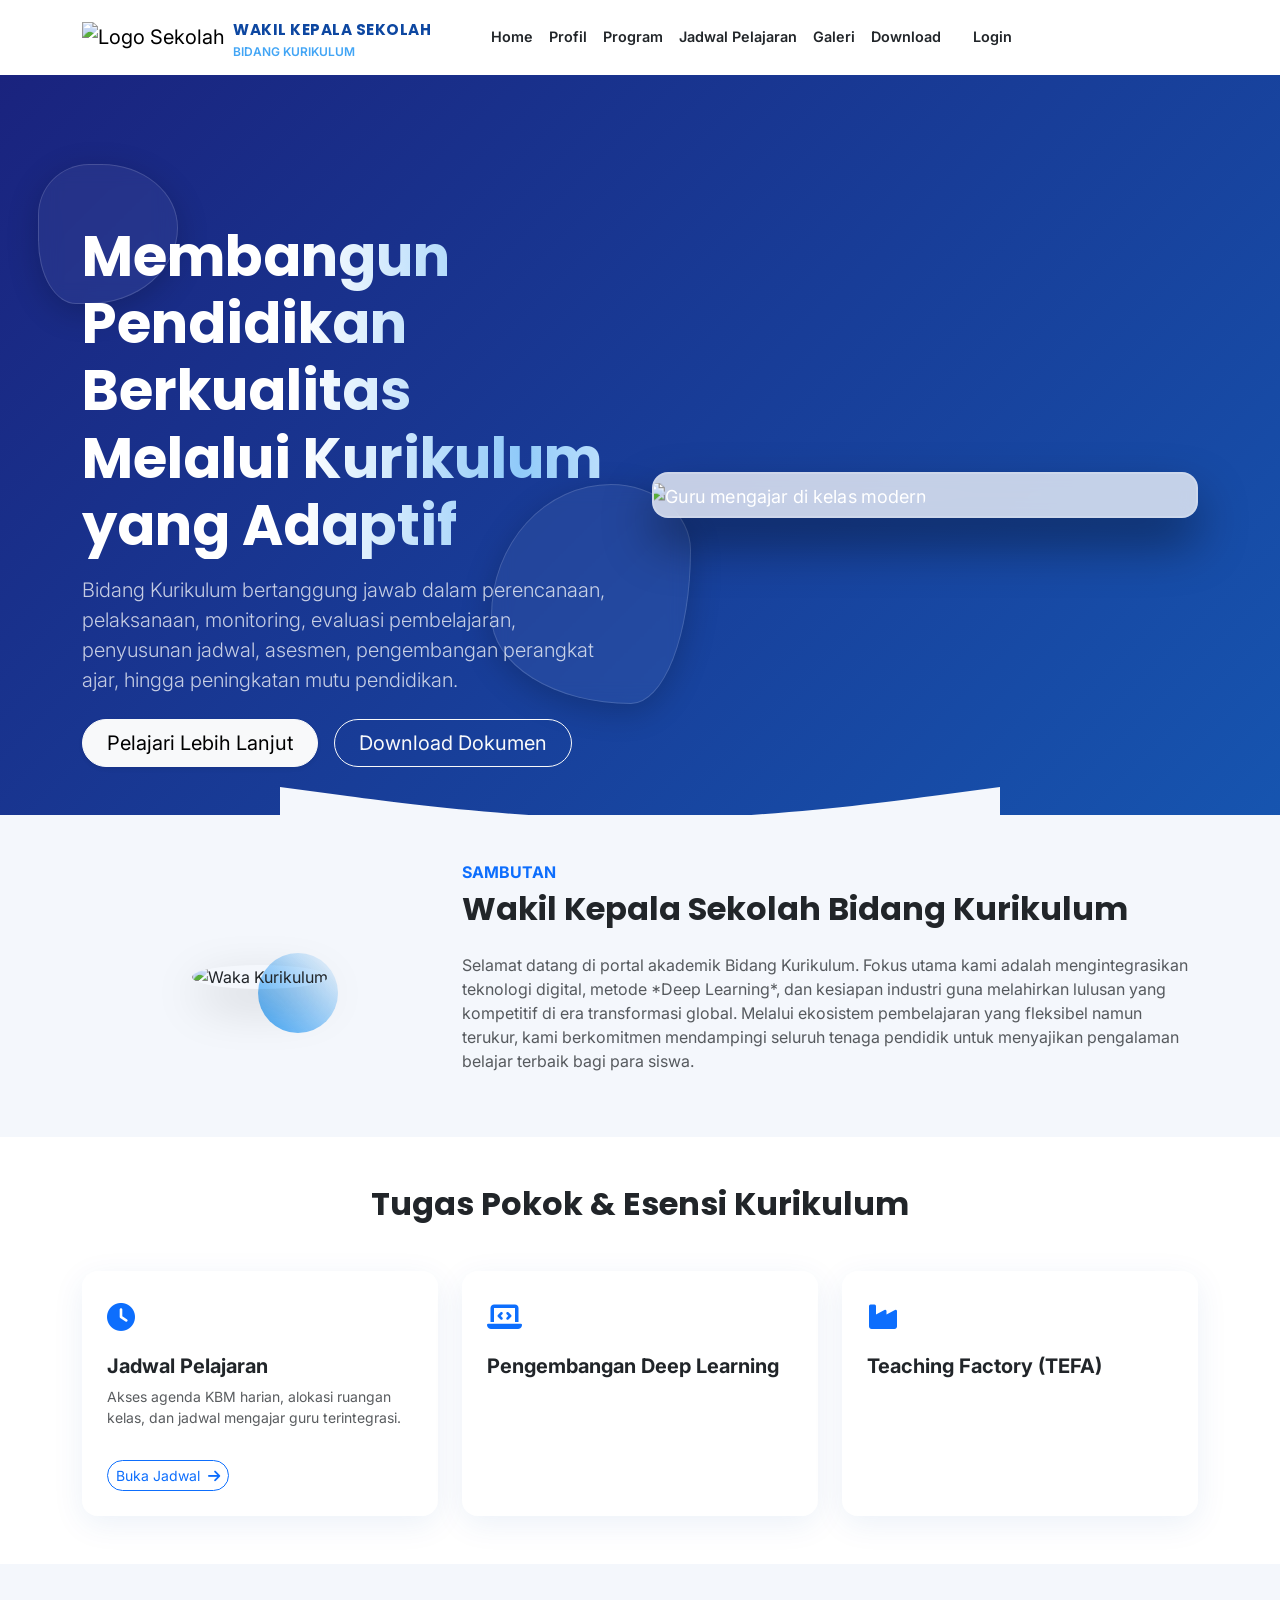
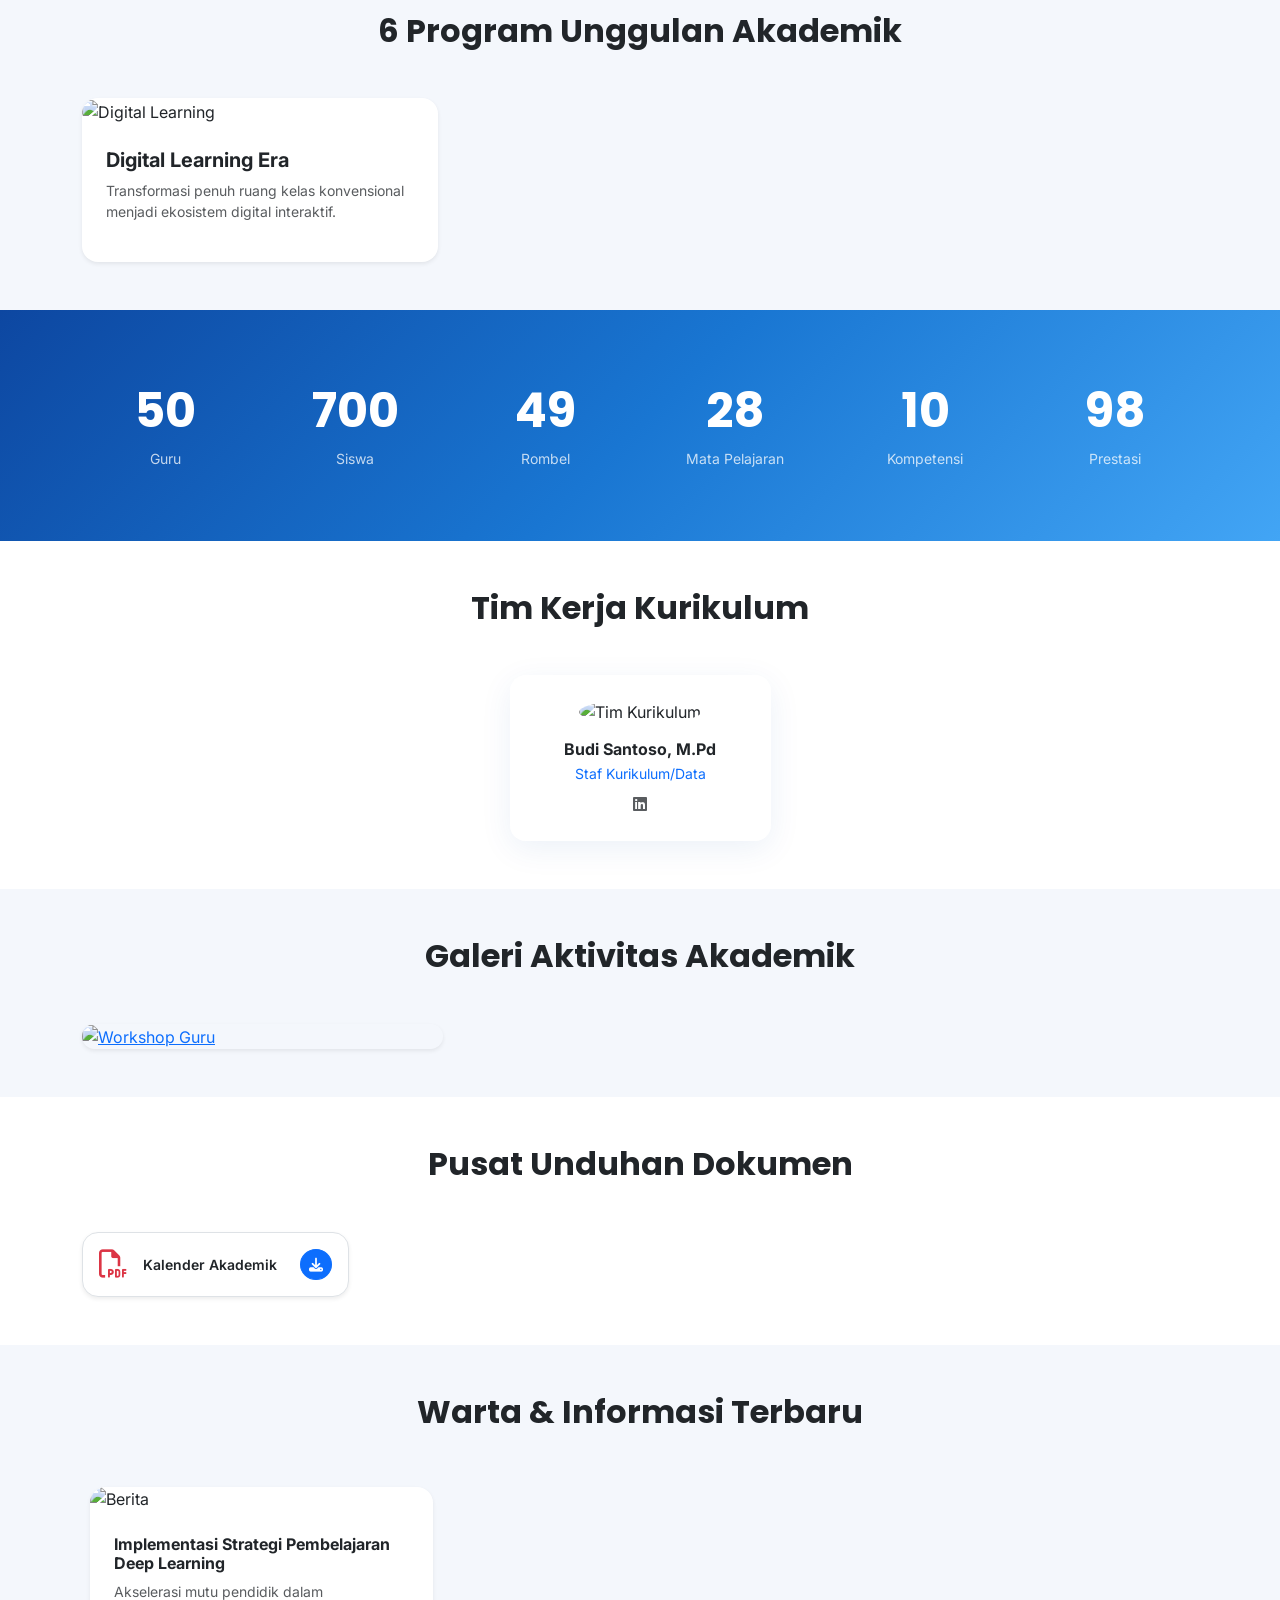
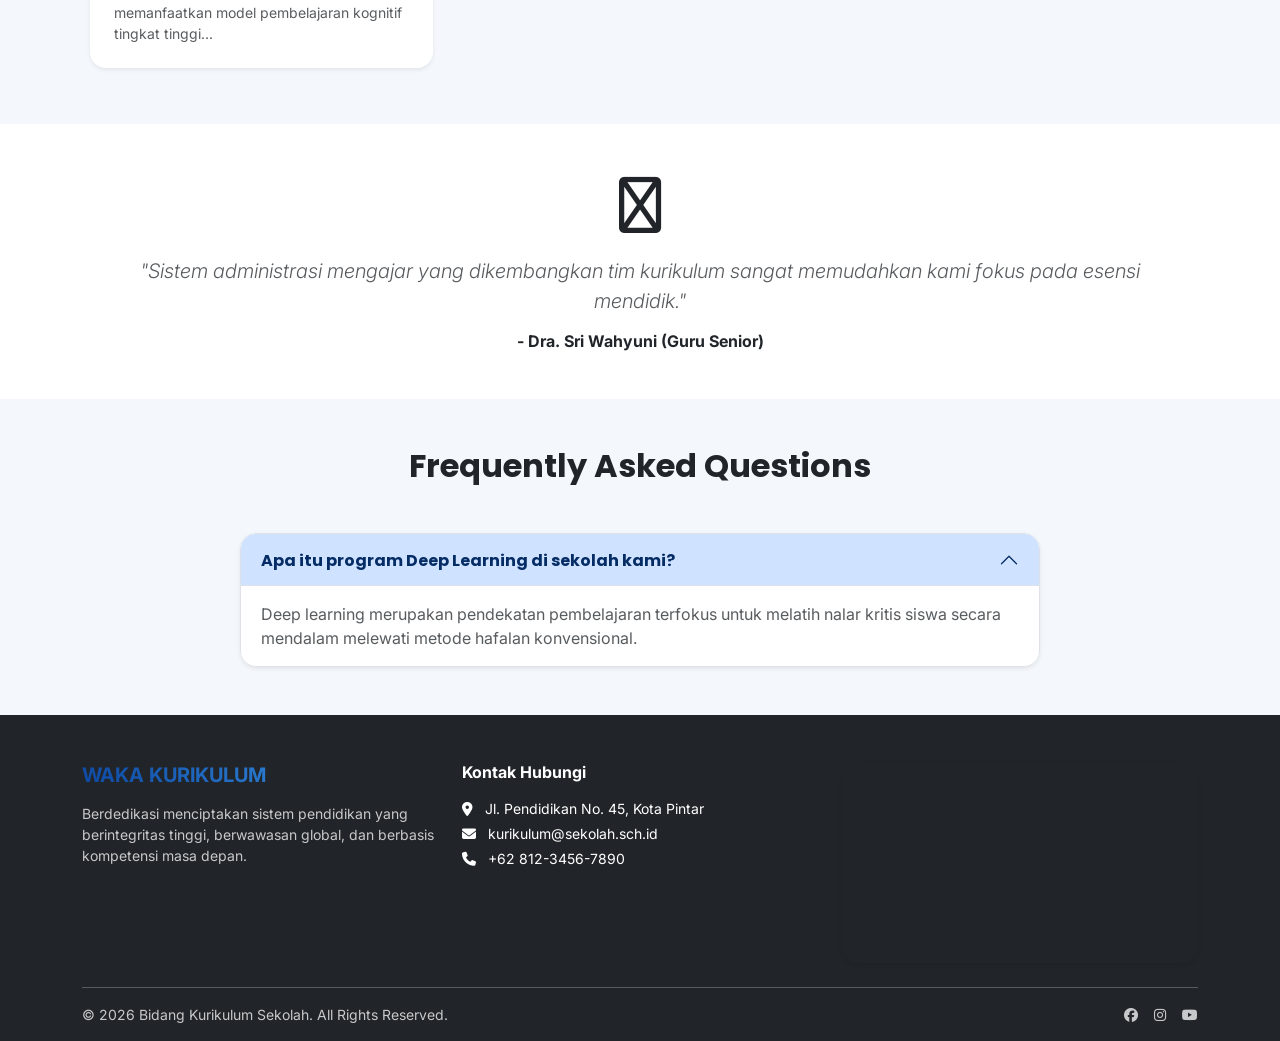
==== commit 9bef8104: "Update print statement from 'Hello' to 'Goodbye'" ====
--- a/index.html
+++ b/index.html
@@ -5,20 +5,22 @@
     <meta name="viewport" content="width=device-width, initial-scale=1.0">
     <title>Waka Kurikulum - Landing Page Modern</title>
     <meta name="description" content="Mewujudkan Sistem Pembelajaran Berkualitas, Adaptif, dan Berorientasi Masa Depan.">
+    <!-- Fonts & Icons -->
     <link href="https://fonts.googleapis.com/css2?family=Inter:wght@300;400;600&family=Nunito:wght@400;700&family=Poppins:wght@400;600;700&display=swap" rel="stylesheet">
     <link rel="stylesheet" href="https://cdnjs.cloudflare.com/ajax/libs/font-awesome/6.4.0/css/all.min.css">
+    <!-- Third Party CSS -->
     <link href="https://cdn.jsdelivr.net/npm/bootstrap@5.3.2/dist/css/bootstrap.min.css" rel="stylesheet">
     <link rel="stylesheet" href="https://unpkg.com/aos@next/dist/aos.css" />
     <link rel="stylesheet" href="https://cdn.jsdelivr.net/npm/swiper@10/swiper-bundle.min.css" />
     <link rel="stylesheet" href="https://cdnjs.cloudflare.com/ajax/libs/glightbox/3.2.0/css/glightbox.min.css" />
+    <!-- Custom CSS -->
     <link rel="stylesheet" href="style.css">
     <style>
         /* ================= KUSTOM ANIMASI HERO MAKSIMAL & JELAS ================= */
         .hero-section {
-            /* Perubahan warna gradasi yang kontras agar gerakan animasi background terlihat jelas */
-            background: linear-gradient(-45deg, #0D47A1, #1565C0, #1976D2, #42A5F5);
+            background: linear-gradient(-45deg, #0A2540, #0D47A1, #1565C0, #1A237E);
             background-size: 400% 400%;
-            animation: premiumGradient 10s ease infinite;
+            animation: premiumGradient 12s ease infinite;
             position: relative;
             overflow: hidden;
             z-index: 1;
@@ -28,6 +30,22 @@
             0% { background-position: 0% 50%; }
             50% { background-position: 100% 50%; }
             100% { background-position: 0% 50%; }
+        }
+
+        /* Kanvas Partikel Garis - Dipaksa Berada Tepat di Belakang Konten */
+        #particles-js {
+            position: absolute;
+            width: 100%;
+            height: 100%;
+            top: 0;
+            left: 0;
+            z-index: 2; /* Di atas background gradasi, di bawah teks */
+            pointer-events: none;
+        }
+
+        .hero-section .container {
+            position: relative;
+            z-index: 5; /* Memastikan teks dan tombol berada di atas garis dan mudah diklik */
         }
 
         /* Efek Kilau Gradasi pada Teks Judul (Shine Text Effect) */
@@ -48,25 +66,23 @@
             position: absolute;
             inset: 0;
             pointer-events: none;
-            z-index: 1;
+            z-index: 3;
         }
         .premium-floating-shape {
             position: absolute;
-            background: rgba(255, 255, 255, 0.07);
+            background: rgba(255, 255, 255, 0.05);
             backdrop-filter: blur(10px);
             -webkit-backdrop-filter: blur(10px);
             border: 1px solid rgba(255, 255, 255, 0.15);
             box-shadow: 0 8px 32px 0 rgba(0, 0, 0, 0.2);
             animation: smoothFloat 8s ease-in-out infinite alternate;
         }
-        /* Bentuk Organik Cair 1 */
         .shape-fluid-1 {
             width: 140px; height: 140px;
             top: 12%; left: 3%;
             border-radius: 40% 60% 70% 30% / 40% 50% 60% 50%;
             animation-duration: 7s;
         }
-        /* Bentuk Organik Cair 2 */
         .shape-fluid-2 {
             width: 200px; height: 220px;
             bottom: 15%; right: 46%;
@@ -81,14 +97,15 @@
 
         /* Efek Hover Glow dan Bayangan Kuat Pada Frame Slider */
         .premium-slider-shadow {
-            box-shadow: 0 25px 50px rgba(0, 0, 0, 0.35) !important;
-            border: 2px solid rgba(255, 255, 255, 0.1) !important;
+            box-shadow: 0 25px 50px rgba(0, 0, 0, 0.4) !important;
+            border: 2px solid rgba(255, 255, 255, 0.15) !important;
             transition: all 0.5s cubic-bezier(0.165, 0.84, 0.44, 1);
+            z-index: 6;
         }
         .premium-slider-shadow:hover {
             transform: translateY(-5px) scale(1.01);
-            box-shadow: 0 35px 60px rgba(66, 165, 245, 0.45) !important;
-            border-color: rgba(255, 255, 255, 0.35) !important;
+            box-shadow: 0 35px 60px rgba(66, 165, 245, 0.5) !important;
+            border-color: rgba(255, 255, 255, 0.4) !important;
         }
 
         /* Paksa Efek Zoom Halus (Ken Burns Effect) pada Slide yang Aktif */
@@ -145,12 +162,12 @@
 </head>
 <body>
 
+    <!-- LOADING SCREEN -->
     <div id="loading-screen">
         <div class="spinner-border text-primary" role="status"></div>
     </div>
 
-    <div id="particles-js"></div>
-
+    <!-- HEADER & NAVBAR -->
     <header class="sticky-top">
         <nav class="navbar navbar-expand-lg glass-nav">
             <div class="container">
@@ -183,13 +200,18 @@
         </nav>
     </header>
 
+    <!-- HERO SECTION -->
     <section id="home" class="hero-section text-white d-flex align-items-center position-relative overflow-hidden">
+        <!-- PARTICLE BACKGROUND INTERAKTIF (Garis-garis Diperjelas) -->
+        <div id="particles-js"></div>
+
+        <!-- Container Elemen Ornamen Melayang Kustom -->
         <div class="hero-shape-container">
             <div class="premium-floating-shape shape-fluid-1"></div>
             <div class="premium-floating-shape shape-fluid-2"></div>
         </div>
 
-        <div class="container position-relative z-2">
+        <div class="container position-relative">
             <div class="row align-items-center min-vh-75 py-5">
                 <div class="col-lg-6" data-aos="fade-right" data-aos-duration="1200">
                     <h1 class="display-4 fw-bold mb-3 hero-title-animate">Membangun Pendidikan Berkualitas Melalui Kurikulum yang Adaptif</h1>
@@ -213,6 +235,7 @@
         <div class="wave-container"><svg viewBox="0 0 1440 120" class="wave-svg"><path d="M0,64L120,80C240,96,480,128,720,128C960,128,1200,96,1320,80L1440,64L1440,120L1320,120C1200,120,960,120,720,120C480,120,240,120,120,120L0,120Z"></path></svg></div>
     </section>
 
+    <!-- SECTION SAMBUTAN -->
     <section id="sambutan" class="py-5 section-padding bg-light-blue">
         <div class="container">
             <div class="row align-items-center">
@@ -231,6 +254,7 @@
         </div>
     </section>
 
+    <!-- SECTION TUGAS POKOK -->
     <section id="tugas" class="py-5 section-padding">
         <div class="container">
             <div class="text-center mb-5" data-aos="fade-up">
@@ -238,6 +262,7 @@
                 <div class="heading-line mx-auto"></div>
             </div>
             <div class="row g-4">
+                <!-- CARD JADWAL TERINTEGRASI PADA LANDING PAGE -->
                 <div class="col-md-4 col-sm-6" data-aos="fade-up" data-aos-delay="100">
                     <div class="modern-card glass-card p-4 rounded-4 h-100 transition-all d-flex flex-column justify-content-between">
                         <div>
@@ -264,6 +289,7 @@
         </div>
     </section>
 
+    <!-- SECTION PROGRAM UNGGULAN -->
     <section id="program" class="py-5 section-padding bg-light-blue">
         <div class="container">
             <div class="text-center mb-5" data-aos="fade-up">
@@ -285,6 +311,7 @@
         </div>
     </section>
 
+    <!-- SECTION DATA (COUNTER) -->
     <section class="py-5 bg-gradient text-white text-center position-relative">
         <div class="container py-4">
             <div class="row g-4">
@@ -316,6 +343,7 @@
         </div>
     </section>
 
+    <!-- SECTION TIM KURIKULUM -->
     <section class="py-5 section-padding">
         <div class="container">
             <div class="text-center mb-5"><h2 class="fw-bold">Tim Kerja Kurikulum</h2></div>
@@ -332,6 +360,7 @@
         </div>
     </section>
 
+    <!-- SECTION GALERI -->
     <section id="galeri" class="py-5 section-padding bg-light-blue">
         <div class="container">
             <div class="text-center mb-5"><h2 class="fw-bold">Galeri Aktivitas Akademik</h2></div>
@@ -347,6 +376,7 @@
         </div>
     </section>
 
+    <!-- SECTION DOKUMEN -->
     <section id="dokumen" class="py-5 section-padding">
         <div class="container">
             <div class="text-center mb-5"><h2 class="fw-bold">Pusat Unduhan Dokumen</h2></div>
@@ -364,6 +394,7 @@
         </div>
     </section>
 
+    <!-- SECTION BERITA -->
     <section class="py-5 section-padding bg-light-blue">
         <div class="container">
             <div class="text-center mb-5"><h2 class="fw-bold">Warta & Informasi Terbaru</h2></div>
@@ -384,6 +415,7 @@
         </div>
     </section>
 
+    <!-- SECTION TESTIMONI -->
     <section class="py-5 section-padding">
         <div class="container">
             <div class="swiper testimonial-swiper">
@@ -398,6 +430,7 @@
         </div>
     </section>
 
+    <!-- SECTION FAQ -->
     <section class="py-5 section-padding bg-light-blue">
         <div class="container">
             <div class="text-center mb-5"><h2 class="fw-bold">Frequently Asked Questions</h2></div>
@@ -416,6 +449,7 @@
         </div>
     </section>
 
+    <!-- FOOTER -->
     <footer class="bg-dark text-white pt-5 pb-3">
         <div class="container">
             <div class="row g-4 mb-4">
@@ -447,6 +481,7 @@
         </div>
     </footer>
 
+    <!-- MODAL LOGIN GLASSMORPHISM -->
     <div class="modal fade" id="loginModal" tabindex="-1" aria-hidden="true">
         <div class="modal-dialog modal-dialog-centered">
             <div class="modal-content glass-card border-0 rounded-4 overflow-hidden">
@@ -482,6 +517,7 @@
         </div>
     </div>
 
+    <!-- MODAL INTEGRASI JADWAL PELAJARAN DI LANDING PAGE (SANDBOXED FOR A4 PRINTING) -->
     <div class="modal fade modal-fullscreen-custom" id="jadwalModal" tabindex="-1" aria-hidden="true">
         <div class="modal-dialog modal-fullscreen">
             <div class="modal-content">
@@ -491,10 +527,12 @@
                 </div>
                 <div class="modal-body p-0">
                     <div class="iframe-wrapper">
+                        <!-- Loader internal modal -->
                         <div class="iframe-loader-landing" id="landing-iframe-spinner">
                             <div class="spinner-border text-primary mb-2" role="status"></div>
                             <span class="text-muted small fw-semibold">Memuat Jadwal Pelajaran SMK...</span>
                         </div>
+                        <!-- Frame Target Utama -->
                         <iframe id="landing-jadwal-frame" src="about:blank" sandbox="allow-forms allow-scripts allow-same-origin allow-popups allow-modals allow-downloads allow-popups-to-escape-sandbox" allow="fullscreen"></iframe>
                     </div>
                 </div>
@@ -502,8 +540,10 @@
         </div>
     </div>
 
+    <!-- BACK TO TOP BUTTON -->
     <button id="backToTop" class="btn btn-primary rounded-circle shadow-lg position-fixed" style="bottom:25px;right:25px;display:none;z-index:999;"><i class="fas fa-arrow-up"></i></button>
 
+    <!-- Scripts JavaScript Library -->
     <script src="https://cdn.jsdelivr.net/npm/bootstrap@5.3.2/dist/js/bootstrap.bundle.min.js"></script>
     <script src="https://unpkg.com/aos@next/dist/aos.js"></script>
     <script src="https://cdn.jsdelivr.net/npm/swiper@10/swiper-bundle.min.js"></script>
@@ -511,6 +551,7 @@
     <script src="https://cdn.jsdelivr.net/npm/particles.js@2.0.0/particles.min.js"></script>
     <script src="script.js"></script>
 
+    <!-- INJEKSI LOGIKA EMBED DI INDEX DAN INTERACTIVE ENHANCED GARIS BACKGROUND -->
     <script>
         document.addEventListener("DOMContentLoaded", function() {
             const navJadwalTrigger = document.getElementById('nav-jadwal-trigger');
@@ -523,15 +564,11 @@
 
             function openJadwalInFrame() {
                 jadwalModal.show();
-                
-                // Muat URL target ke dalam frame hanya jika frame masih kosong
                 if(landingJadwalFrame.src === "about:blank" || landingJadwalFrame.src === "") {
                     landingIframeSpinner.style.opacity = "1";
                     landingIframeSpinner.style.display = "flex";
-                    
                     landingJadwalFrame.src = "https://web-ari-cell.github.io/jadwal_smk/";
                     
-                    // Sembunyikan spinner setelah 1.5 detik saat skrip target selesai me-render layout
                     setTimeout(() => {
                         landingIframeSpinner.style.opacity = "0";
                         setTimeout(() => { landingIframeSpinner.style.display = "none"; }, 300);
@@ -539,9 +576,59 @@
                 }
             }
 
-            // Daftarkan event klik ke pemicu navbar dan kartu program bawah
             if(navJadwalTrigger) navJadwalTrigger.addEventListener('click', openJadwalInFrame);
             if(cardJadwalTrigger) cardJadwalTrigger.addEventListener('click', openJadwalInFrame);
+
+            // FORCE-INJECT HIGH CONTRAST CYBER MESH LINE ANIMATION
+            if(typeof particlesJS !== 'undefined') {
+                particlesJS("particles-js", {
+                    "particles": {
+                        "number": { 
+                            "value": 55, 
+                            "density": { "enable": true, "value_area": 700 } 
+                        },
+                        "color": { "value": "#ffffff" },
+                        "shape": { "type": "circle" },
+                        "opacity": { 
+                            "value": 0.5, /* Dinaikkan dari 0.2 agar titik bercahaya jelas */
+                            "random": false,
+                            "anim": { "enable": true, "speed": 1, "opacity_min": 0.3, "sync": false }
+                        },
+                        "size": { 
+                            "value": 4, /* Ukuran titik diperbesar */
+                            "random": true,
+                            "anim": { "enable": true, "speed": 2, "size_min": 1, "sync": false }
+                        },
+                        "line_linked": { 
+                            "enable": true, 
+                            "distance": 160, /* Jangkauan tarikan garis diperluas */
+                            "color": "#ffffff", 
+                            "opacity": 0.45, /* Ketajaman garis digandakan (sangat kontras) */
+                            "width": 2.5 /* Ketebalan garis dipertebal secara maksimal */
+                        },
+                        "move": { 
+                            "enable": true, 
+                            "speed": 2.5, /* Gerakan dibuat lebih dinamis dan tegas */
+                            "direction": "none", 
+                            "random": true, 
+                            "straight": false, 
+                            "out_mode": "out", 
+                            "bounce": false 
+                        }
+                    },
+                    "interactivity": { 
+                        "detect_on": "canvas", 
+                        "events": { 
+                            "onhover": { "enable": true, "mode": "grab" }, /* Garis akan mengikuti kursor saat disentuh */
+                            "onclick": { "enable": true, "mode": "push" }
+                        },
+                        "modes": {
+                            "grab": { "distance": 200, "line_linked": { "opacity": 0.8 } }
+                        }
+                    },
+                    "retina_detect": true
+                });
+            }
         });
     </script>
 </body>
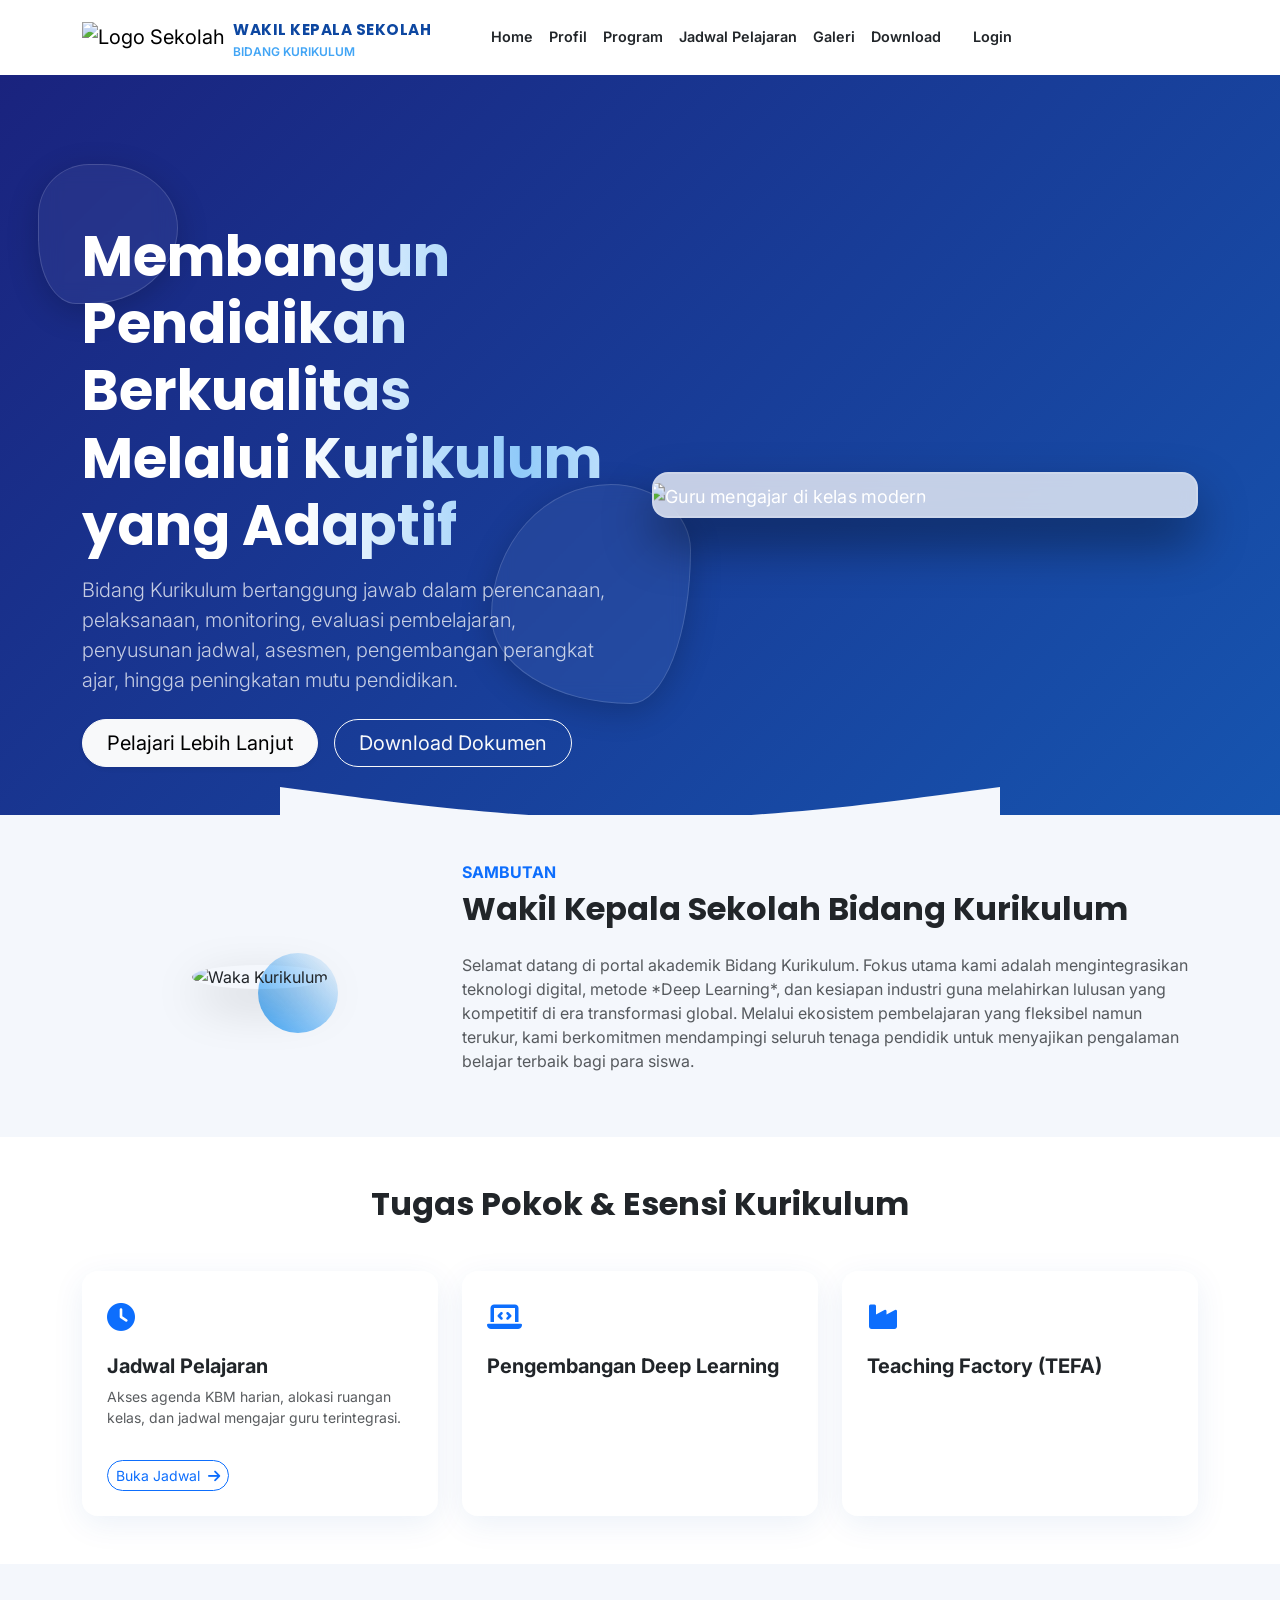
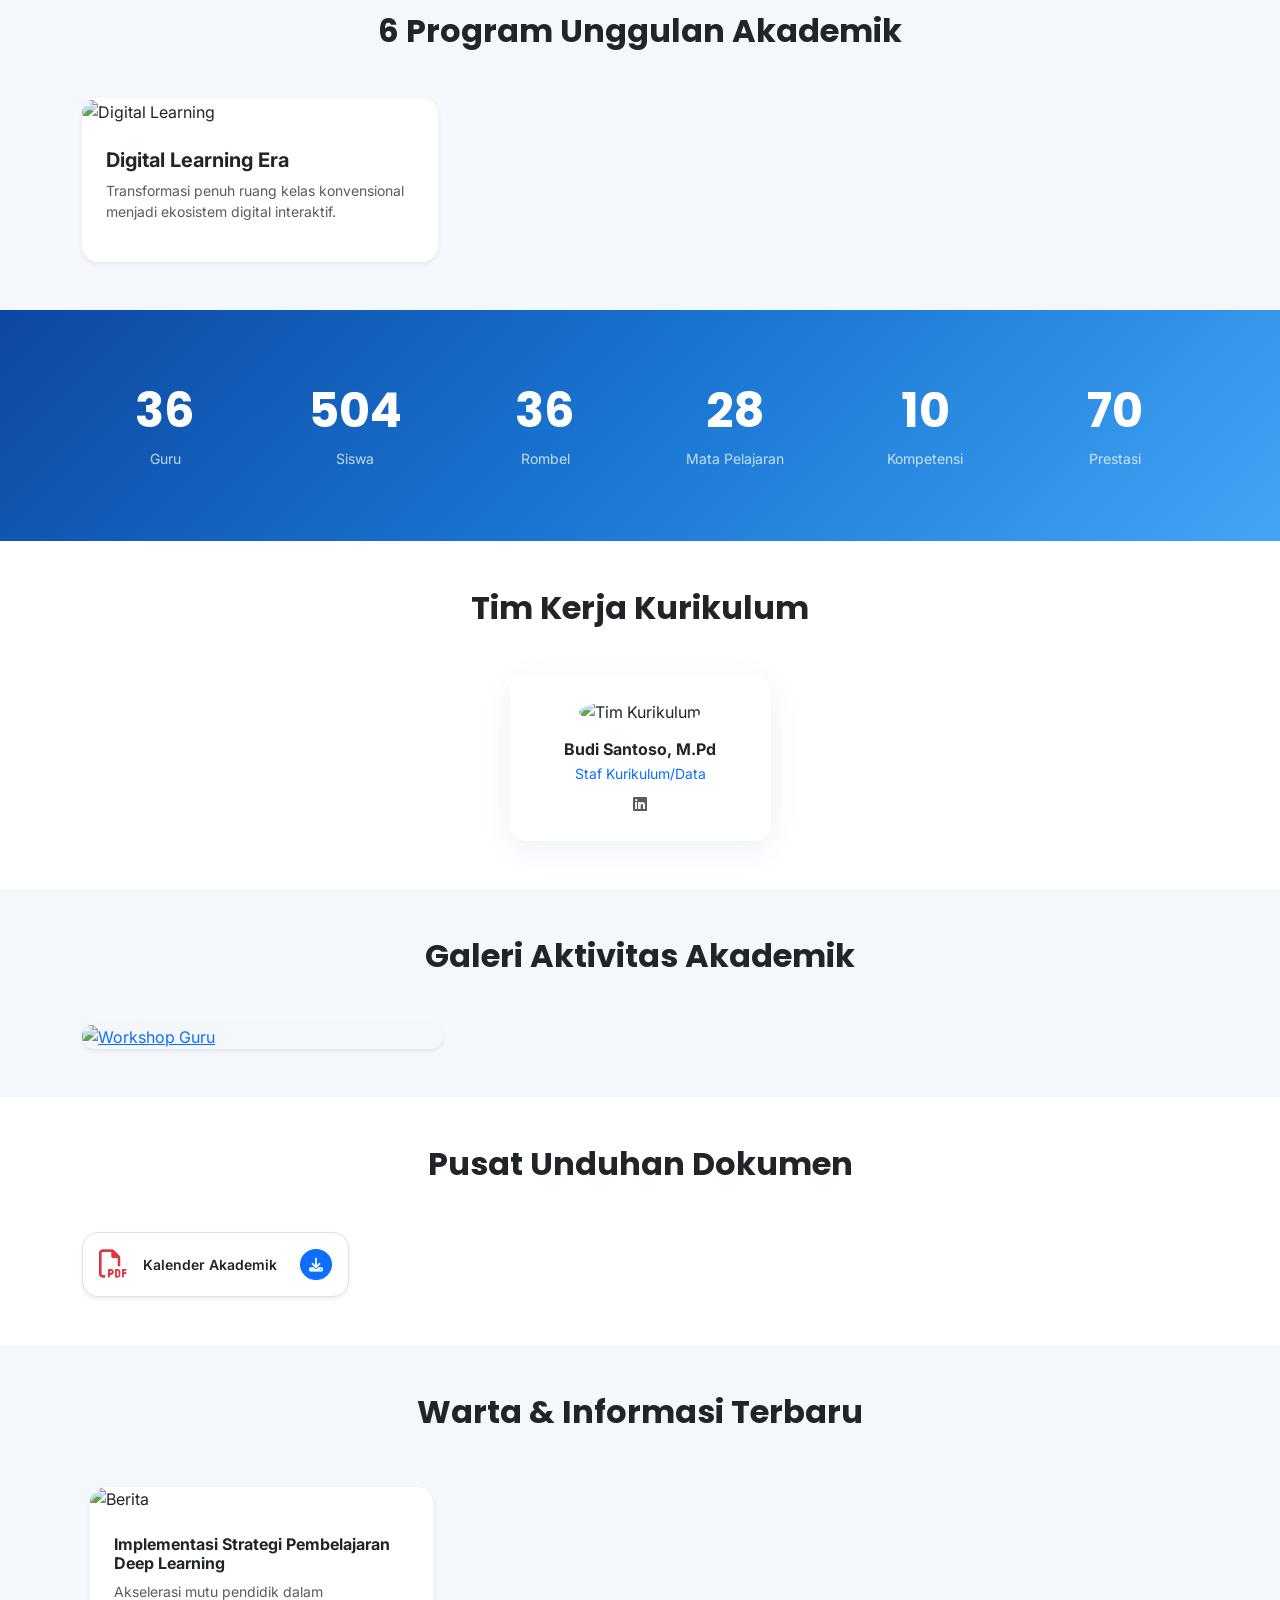
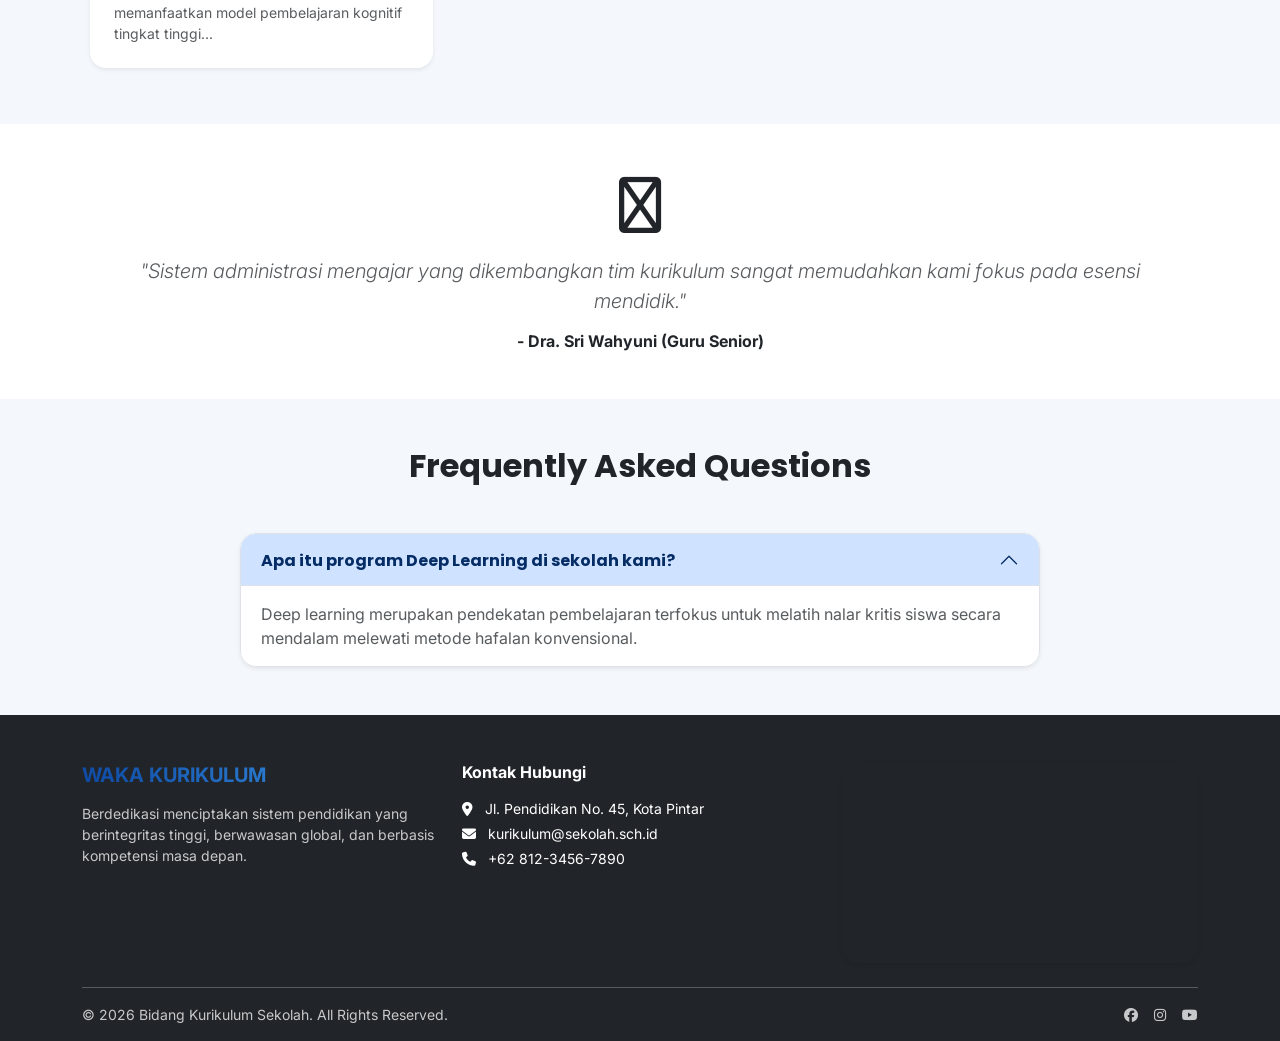
==== commit d613d5c4: "Update print statement from 'Hello' to 'Goodbye'" ====
--- a/index.html
+++ b/index.html
@@ -39,13 +39,12 @@
             height: 100%;
             top: 0;
             left: 0;
-            z-index: 2; /* Di atas background gradasi, di bawah teks */
-            pointer-events: none;
+            z-index: 2;
         }
 
         .hero-section .container {
             position: relative;
-            z-index: 5; /* Memastikan teks dan tombol berada di atas garis dan mudah diklik */
+            z-index: 5;
         }
 
         /* Efek Kilau Gradasi pada Teks Judul (Shine Text Effect) */
@@ -158,6 +157,38 @@
             z-index: 10;
             transition: opacity 0.3s ease;
         }
+
+        /* Navigasi Khusus di Dalam Modal Header */
+        .modal-nav {
+            list-style: none;
+            display: flex;
+            gap: 20px;
+            margin: 0;
+            padding: 0;
+        }
+        .modal-nav .nav-link-modal {
+            color: rgba(255, 255, 255, 0.8);
+            text-decoration: none;
+            font-weight: 500;
+            font-size: 0.9rem;
+            transition: color 0.3s ease;
+            cursor: pointer;
+        }
+        .modal-nav .nav-link-modal:hover {
+            color: #ffffff;
+            text-shadow: 0 0 8px rgba(255, 255, 255, 0.6);
+        }
+        .modal-nav .btn-dashboard-modal {
+            background: #42A5F5;
+            color: #ffffff !important;
+            padding: 4px 15px;
+            border-radius: 50px;
+            box-shadow: 0 4px 10px rgba(66, 165, 245, 0.3);
+        }
+        .modal-nav .btn-dashboard-modal:hover {
+            background: #64b5f6;
+            box-shadow: 0 4px 15px rgba(66, 165, 245, 0.5);
+        }
     </style>
 </head>
 <body>
@@ -166,6 +197,9 @@
     <div id="loading-screen">
         <div class="spinner-border text-primary" role="status"></div>
     </div>
+
+    <!-- PARTICLE BACKGROUND (Hero Only) -->
+    <div id="particles-js"></div>
 
     <!-- HEADER & NAVBAR -->
     <header class="sticky-top">
@@ -202,10 +236,8 @@
 
     <!-- HERO SECTION -->
     <section id="home" class="hero-section text-white d-flex align-items-center position-relative overflow-hidden">
-        <!-- PARTICLE BACKGROUND INTERAKTIF (Garis-garis Diperjelas) -->
         <div id="particles-js"></div>
 
-        <!-- Container Elemen Ornamen Melayang Kustom -->
         <div class="hero-shape-container">
             <div class="premium-floating-shape shape-fluid-1"></div>
             <div class="premium-floating-shape shape-fluid-2"></div>
@@ -262,7 +294,6 @@
                 <div class="heading-line mx-auto"></div>
             </div>
             <div class="row g-4">
-                <!-- CARD JADWAL TERINTEGRASI PADA LANDING PAGE -->
                 <div class="col-md-4 col-sm-6" data-aos="fade-up" data-aos-delay="100">
                     <div class="modern-card glass-card p-4 rounded-4 h-100 transition-all d-flex flex-column justify-content-between">
                         <div>
@@ -517,12 +548,25 @@
         </div>
     </div>
 
-    <!-- MODAL INTEGRASI JADWAL PELAJARAN DI LANDING PAGE (SANDBOXED FOR A4 PRINTING) -->
+    <!-- MODAL INTEGRASI JADWAL PELAJARAN DI LANDING PAGE (DENGAN NAVIGASI HEADER LENGKAP) -->
     <div class="modal fade modal-fullscreen-custom" id="jadwalModal" tabindex="-1" aria-hidden="true">
         <div class="modal-dialog modal-fullscreen">
             <div class="modal-content">
                 <div class="modal-header d-flex justify-content-between align-items-center">
                     <h5 class="modal-title fw-bold" style="font-family: 'Poppins';"><i class="fas fa-calendar-alt me-2"></i>Sistem Jadwal Pelajaran Terintegrasi</h5>
+                    
+                    <!-- AREA NAVIGASI MENU UTAMA TAMBAHAN -->
+                    <div class="d-none d-lg-block ms-auto me-4">
+                        <ul class="modal-nav">
+                            <li><a class="nav-link-modal" onclick="window.closeJadwalAndScroll('#home')">Home</a></li>
+                            <li><a class="nav-link-modal" onclick="window.closeJadwalAndScroll('#sambutan')">Profil</a></li>
+                            <li><a class="nav-link-modal" onclick="window.closeJadwalAndScroll('#tugas')">Program</a></li>
+                            <li><a class="nav-link-modal" onclick="window.closeJadwalAndScroll('#galeri')">Galeri</a></li>
+                            <li><a class="nav-link-modal" onclick="window.closeJadwalAndScroll('#dokumen')">Download</a></li>
+                            <li><a class="nav-link-modal btn-dashboard-modal" onclick="window.closeJadwalAndOpenDashboard()">Dashboard</a></li>
+                        </ul>
+                    </div>
+
                     <button type="button" class="btn-close btn-close-white" data-bs-dismiss="modal" aria-label="Close"></button>
                 </div>
                 <div class="modal-body p-0">
@@ -579,6 +623,30 @@
             if(navJadwalTrigger) navJadwalTrigger.addEventListener('click', openJadwalInFrame);
             if(cardJadwalTrigger) cardJadwalTrigger.addEventListener('click', openJadwalInFrame);
 
+            // LOGIKA GLOBAL UNTUK NAVIGASI DI DALAM MODAL HEADER
+            window.closeJadwalAndScroll = function(targetSectionId) {
+                // Tutup Modal Jadwal
+                jadwalModal.hide();
+                
+                // Berikan jeda transisi modal tertutup sebelum menggulir halaman utama
+                setTimeout(() => {
+                    const targetEl = document.querySelector(targetSectionId);
+                    if(targetEl) {
+                        targetEl.scrollIntoView({ behavior: 'smooth' });
+                    }
+                }, 350);
+            };
+
+            window.closeJadwalAndOpenDashboard = function() {
+                jadwalModal.hide();
+                setTimeout(() => {
+                    const btnDashboardMain = document.getElementById('btn-dashboard');
+                    if(btnDashboardMain) {
+                        btnDashboardMain.click(); // Memicu modal login utama secara otomatis
+                    }
+                }, 350);
+            };
+
             // FORCE-INJECT HIGH CONTRAST CYBER MESH LINE ANIMATION
             if(typeof particlesJS !== 'undefined') {
                 particlesJS("particles-js", {
@@ -590,25 +658,25 @@
                         "color": { "value": "#ffffff" },
                         "shape": { "type": "circle" },
                         "opacity": { 
-                            "value": 0.5, /* Dinaikkan dari 0.2 agar titik bercahaya jelas */
+                            "value": 0.5, 
                             "random": false,
                             "anim": { "enable": true, "speed": 1, "opacity_min": 0.3, "sync": false }
                         },
                         "size": { 
-                            "value": 4, /* Ukuran titik diperbesar */
+                            "value": 4, 
                             "random": true,
                             "anim": { "enable": true, "speed": 2, "size_min": 1, "sync": false }
                         },
                         "line_linked": { 
                             "enable": true, 
-                            "distance": 160, /* Jangkauan tarikan garis diperluas */
+                            "distance": 160, 
                             "color": "#ffffff", 
-                            "opacity": 0.45, /* Ketajaman garis digandakan (sangat kontras) */
-                            "width": 2.5 /* Ketebalan garis dipertebal secara maksimal */
+                            "opacity": 0.45, 
+                            "width": 2.5 
                         },
                         "move": { 
                             "enable": true, 
-                            "speed": 2.5, /* Gerakan dibuat lebih dinamis dan tegas */
+                            "speed": 2.5, 
                             "direction": "none", 
                             "random": true, 
                             "straight": false, 
@@ -619,7 +687,7 @@
                     "interactivity": { 
                         "detect_on": "canvas", 
                         "events": { 
-                            "onhover": { "enable": true, "mode": "grab" }, /* Garis akan mengikuti kursor saat disentuh */
+                            "onhover": { "enable": true, "mode": "grab" }, 
                             "onclick": { "enable": true, "mode": "push" }
                         },
                         "modes": {
